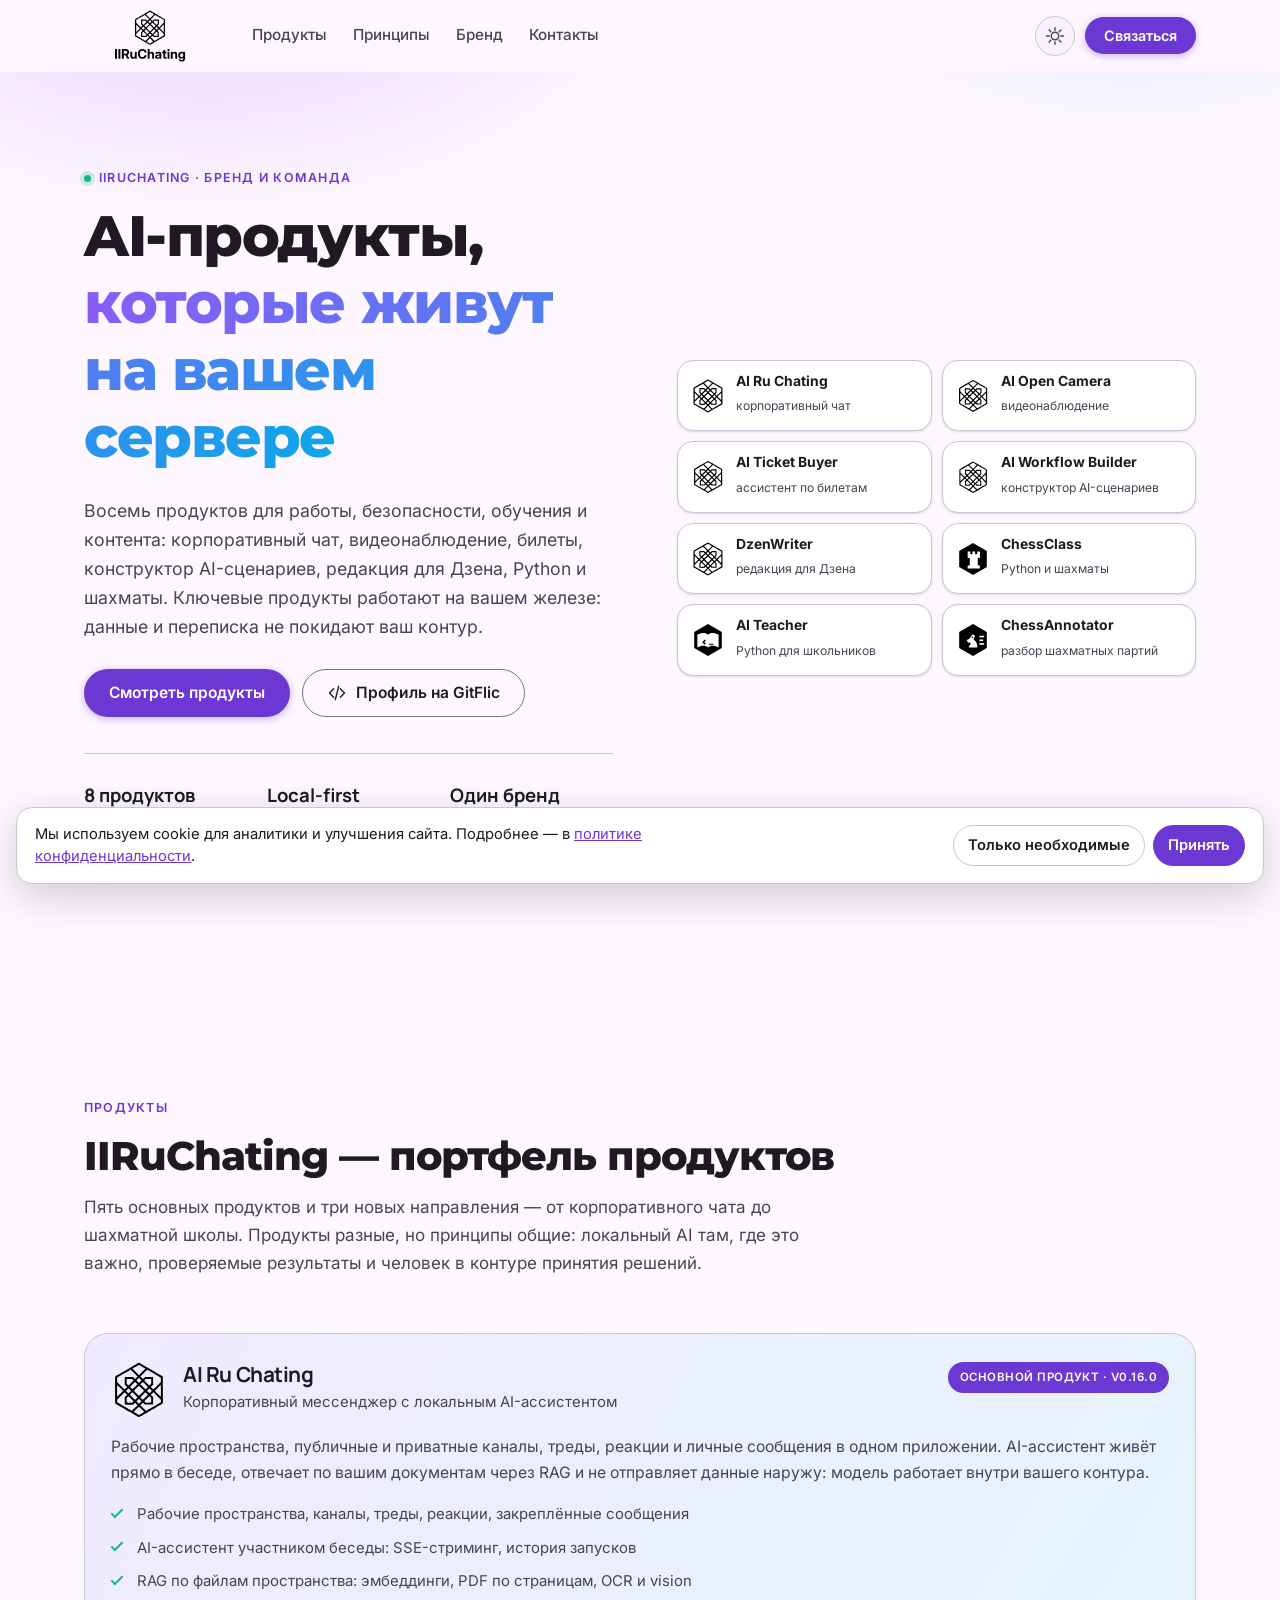
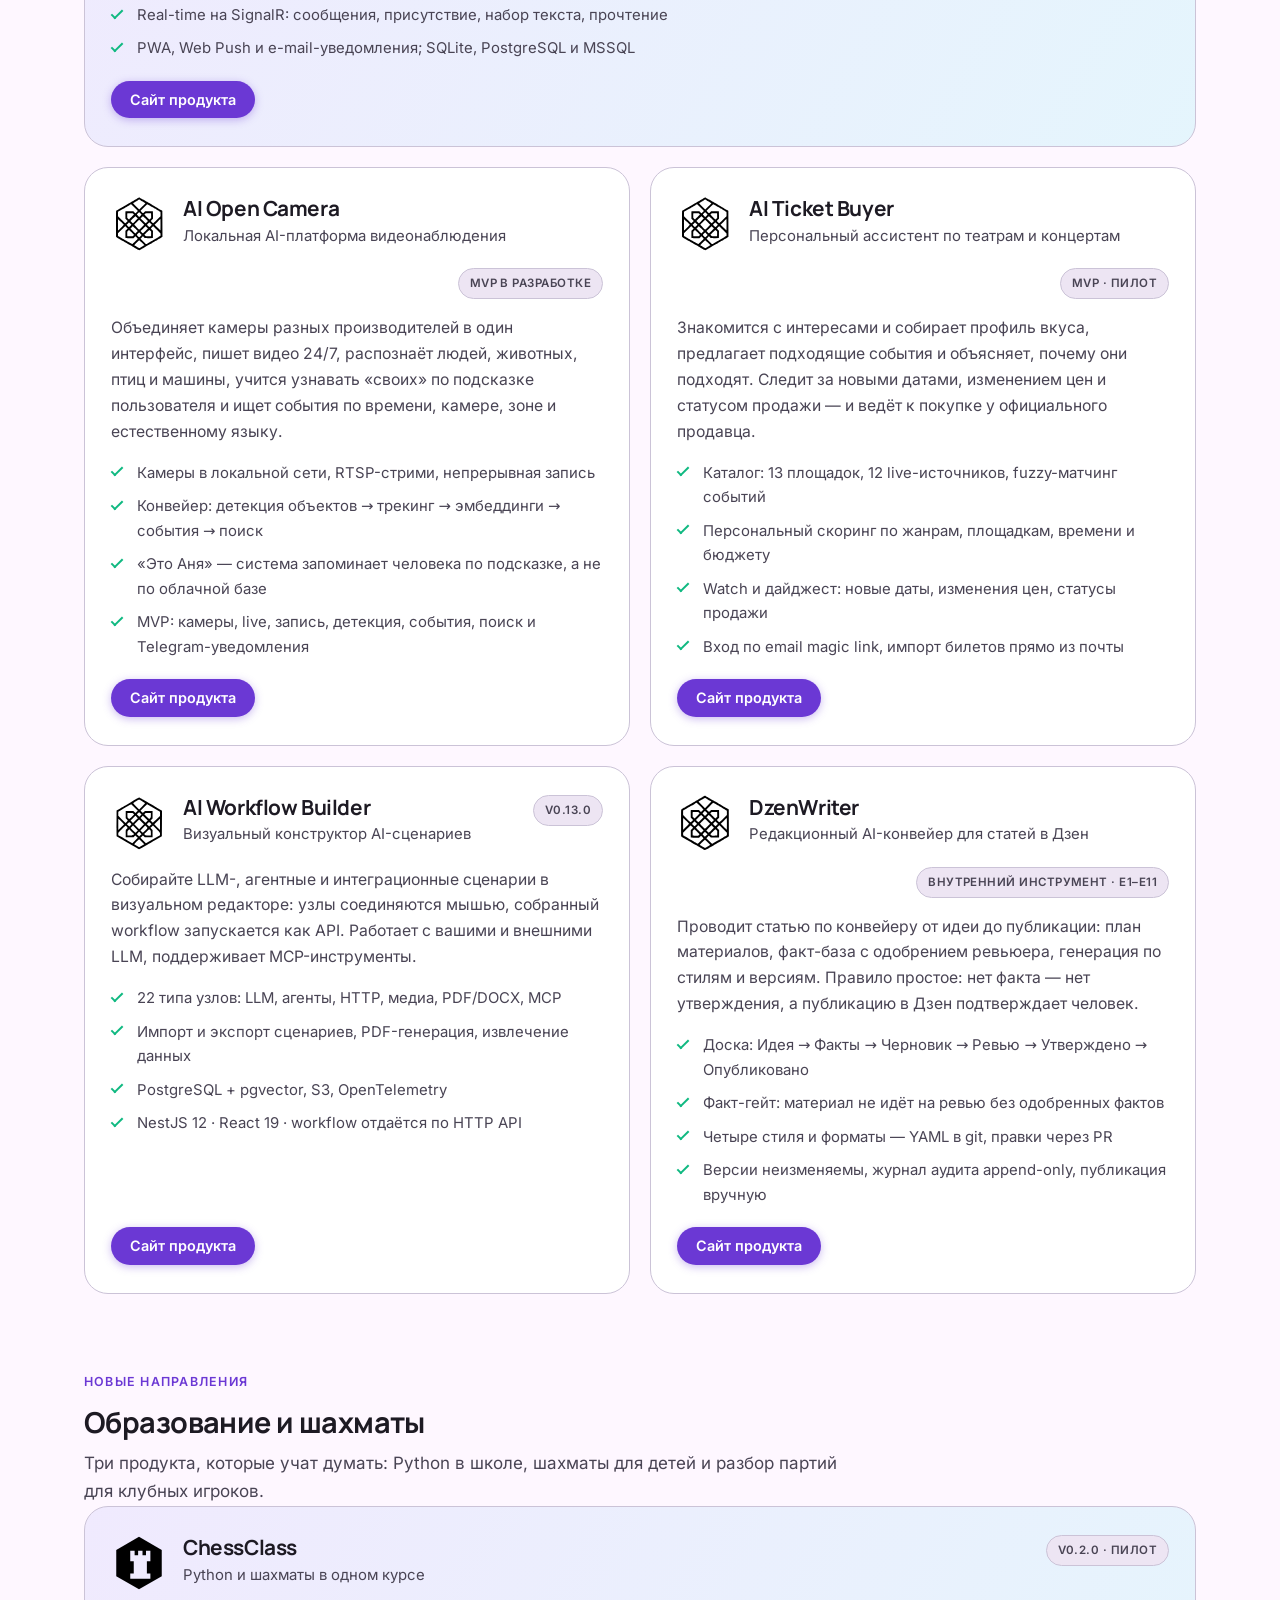
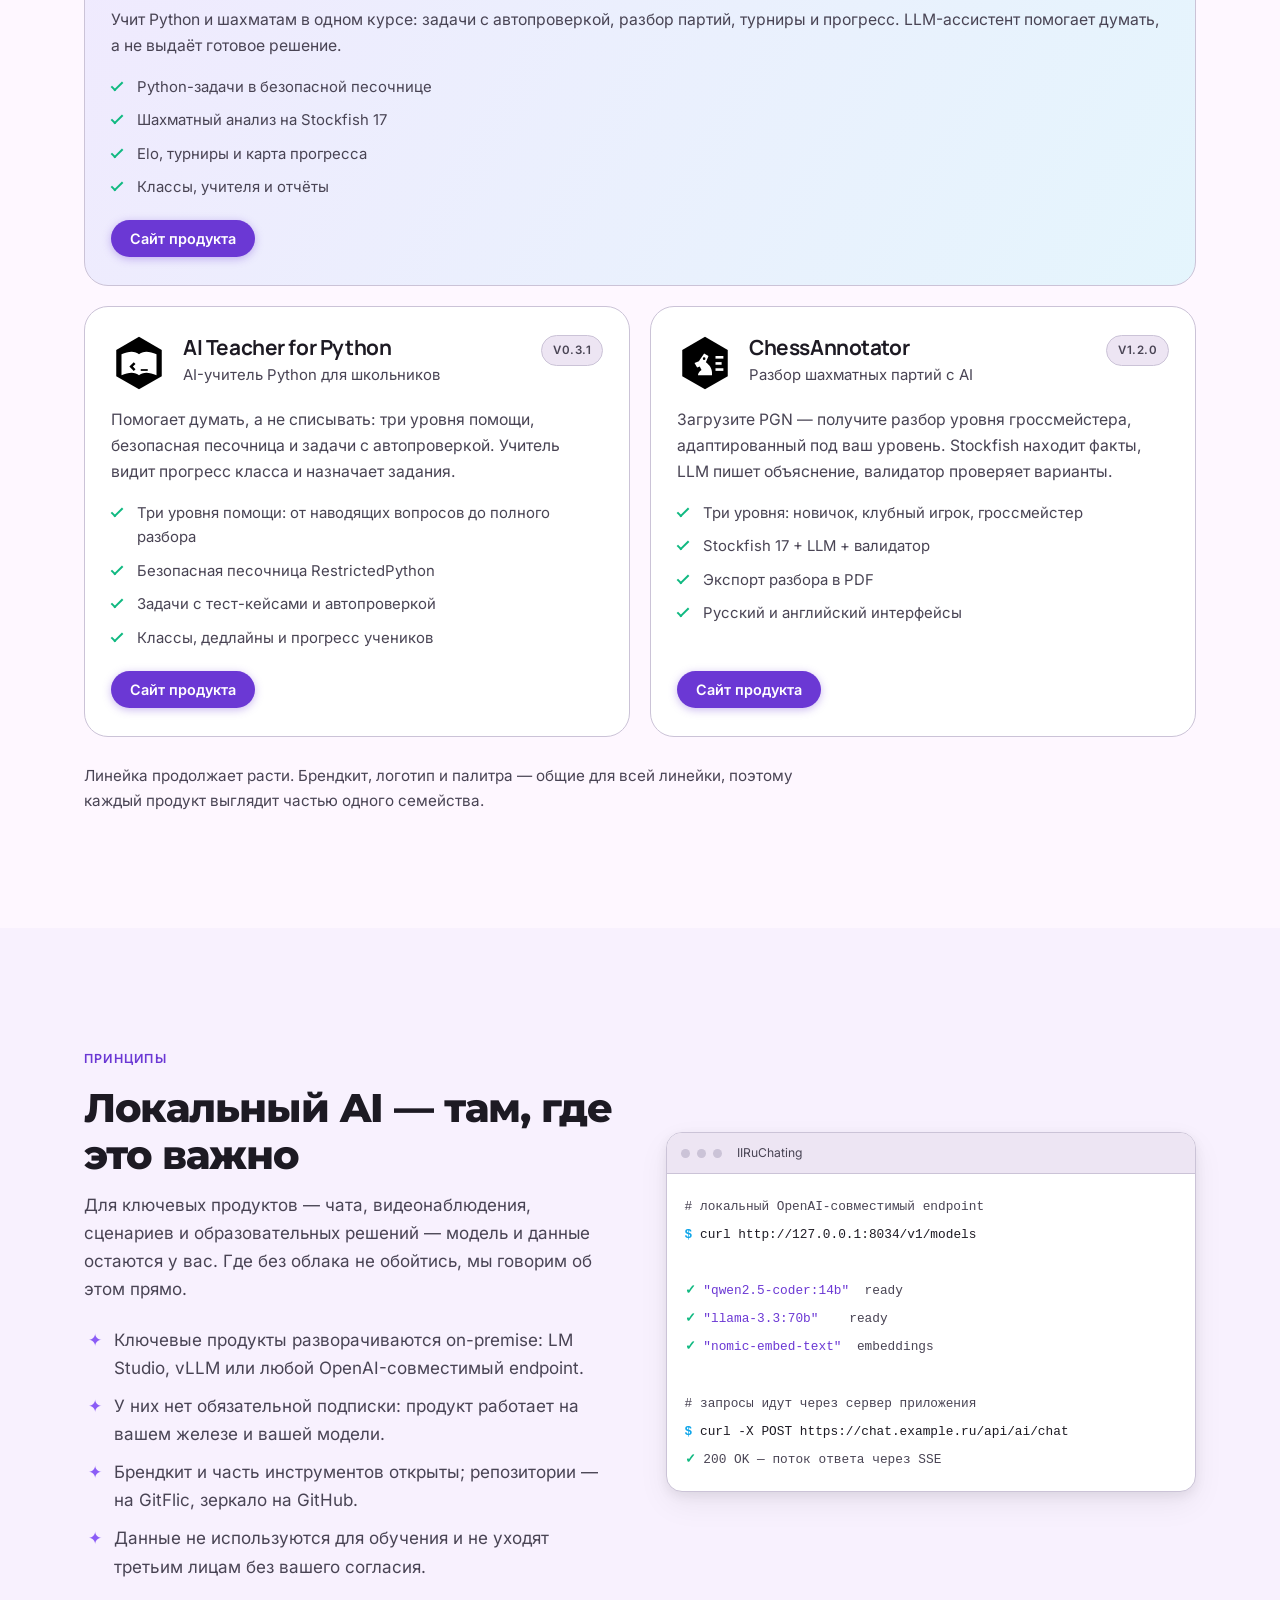
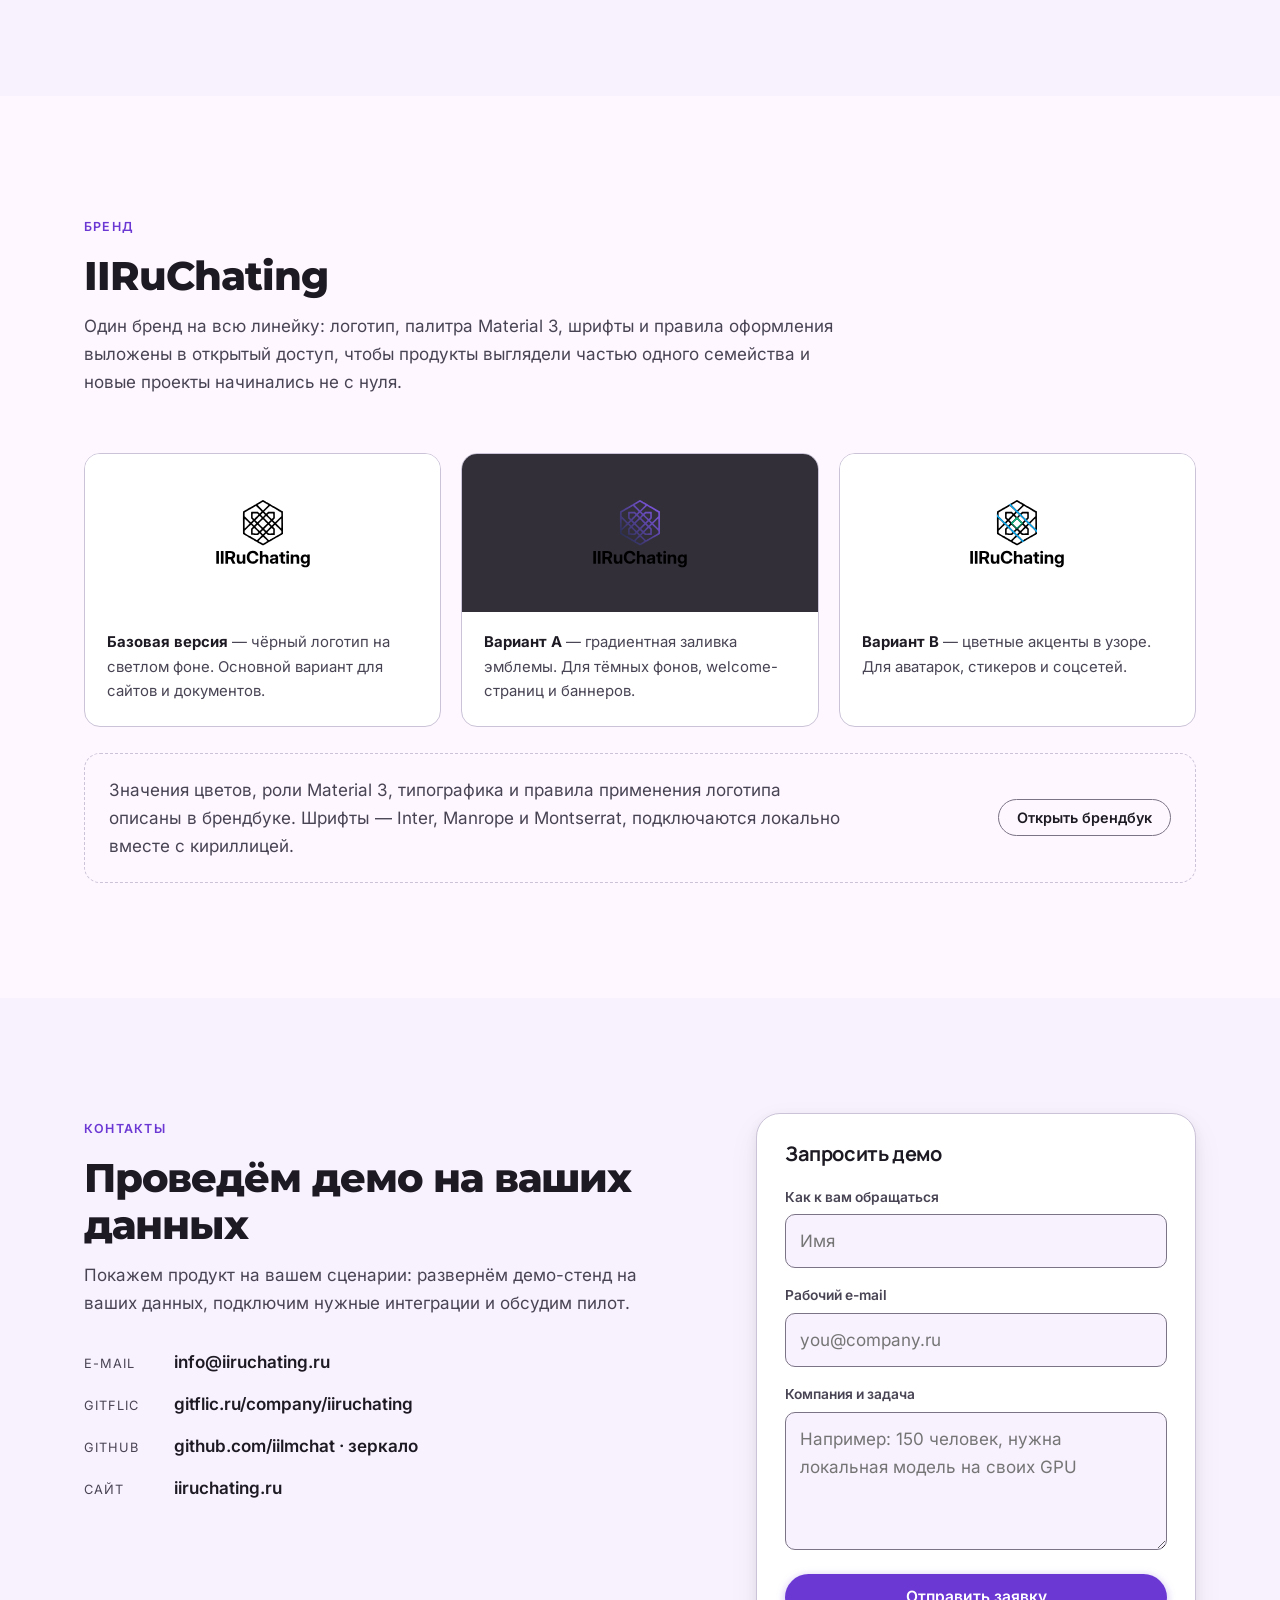
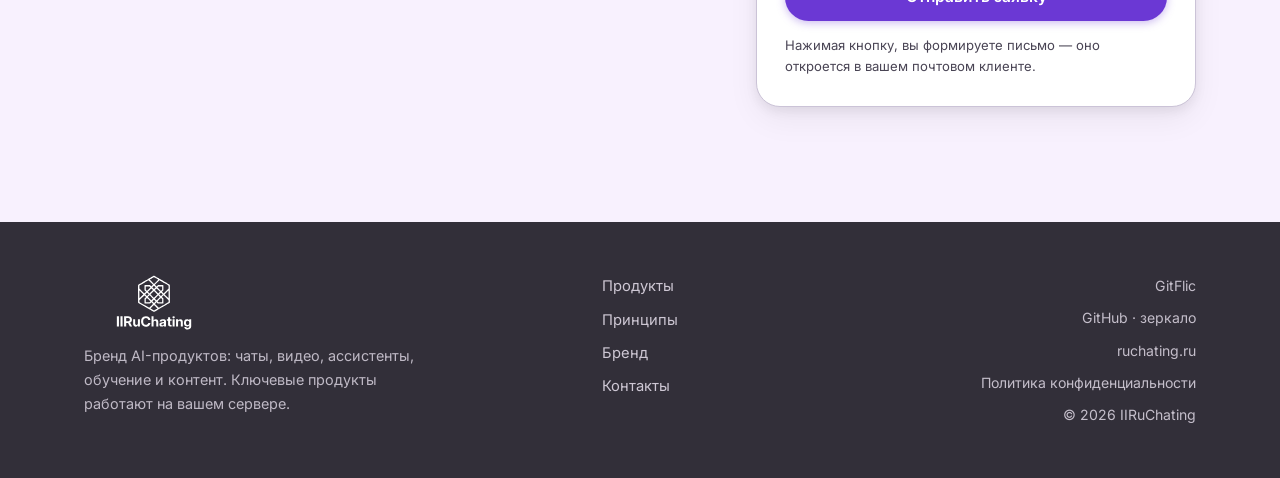
==== index.html @ da75e240 "Cookie: политика, баннер согласия и отложенная Метрика" ====
<!DOCTYPE html>
<html lang="ru">
<head>
<meta charset="utf-8" />
<meta name="viewport" content="width=device-width, initial-scale=1" />
<title>IIRuChating — AI-продукты: чат, видео, сценарии, обучение</title>
<meta name="description" content="AI-продукты IIRuChating: корпоративный чат с локальным AI, видеонаблюдение, билеты, сценарии и обучение. On-premise для ключевых продуктов." />
<meta name="keywords" content="IIRuChating, AI Ru Chating, AI Open Camera, AI Ticket Buyer, AI Workflow Builder, DzenWriter, ChessClass, AI Teacher for Python, ChessAnnotator, GitFlic, on-premise, локальный AI, self-hosted, обучение Python, шахматы" />
<link rel="canonical" href="https://iiruchating.ru/" />

<meta property="og:type" content="website" />
<meta property="og:site_name" content="IIRuChating" />
<meta property="og:locale" content="ru_RU" />
<meta property="og:url" content="https://iiruchating.ru/" />
<meta property="og:title" content="IIRuChating — AI-продукты: чат, видео, сценарии, обучение" />
<meta property="og:description" content="AI-продукты IIRuChating: корпоративный чат с локальным AI, видеонаблюдение, билеты, сценарии и обучение. On-premise для ключевых продуктов." />
<meta property="og:image" content="https://iiruchating.ru/assets/img/logo-icon-512.png" />
<meta name="twitter:card" content="summary" />
<meta name="twitter:title" content="IIRuChating — AI-продукты: чат, видео, сценарии, обучение" />
<meta name="twitter:description" content="AI-продукты IIRuChating: корпоративный чат с локальным AI, видеонаблюдение, билеты, сценарии и обучение. On-premise для ключевых продуктов." />

<script type="application/ld+json">
{
  "@context": "https://schema.org",
  "@graph": [
    {
      "@type": "Organization",
      "@id": "https://iiruchating.ru/#organization",
      "name": "IIRuChating",
      "url": "https://iiruchating.ru/",
      "logo": "https://iiruchating.ru/assets/img/logo-icon-512.png",
      "email": "info@iiruchating.ru",
      "contactPoint": {
        "@type": "ContactPoint",
        "email": "info@iiruchating.ru",
        "contactType": "sales",
        "availableLanguage": ["ru", "en"]
      },
      "sameAs": [
        "https://gitflic.ru/company/iiruchating",
        "https://github.com/iilmchat"
      ]
    },
    {
      "@type": "WebSite",
      "@id": "https://iiruchating.ru/#website",
      "url": "https://iiruchating.ru/",
      "name": "IIRuChating",
      "description": "AI-продукты IIRuChating: корпоративный чат с локальным AI, видеонаблюдение, билеты, сценарии и обучение.",
      "publisher": { "@id": "https://iiruchating.ru/#organization" },
      "inLanguage": "ru-RU"
    }
  ]
}
</script>

<script>
  try {
    var savedTheme = localStorage.getItem('iiru-theme');
    if (savedTheme === 'light' || savedTheme === 'dark') {
      document.documentElement.setAttribute('data-theme', savedTheme);
    }
  } catch (e) { /* приватный режим */ }
</script>

<link rel="icon" type="image/svg+xml" href="assets/img/favicon.svg" />
<link rel="icon" href="assets/img/favicon.ico" sizes="32x32" />
<link rel="apple-touch-icon" href="assets/img/apple-touch-icon.png" />
<link rel="manifest" href="assets/img/web-app-manifest.json" />

<link rel="preload" as="font" type="font/woff2" href="assets/fonts/Inter-cyrillic.woff2" crossorigin />
<link rel="preload" as="font" type="font/woff2" href="assets/fonts/Manrope-cyrillic.woff2" crossorigin />
<link rel="stylesheet" href="assets/css/fonts.css" />
<link rel="stylesheet" href="assets/css/theme-m3.css" />
<link rel="stylesheet" href="assets/css/styles.css" />
</head>
<body>
<a class="skip-link" href="#main">Перейти к содержимому</a>

<header class="site-header" id="top">
  <div class="container header__inner">
    <a class="brand" href="#top" aria-label="IIRuChating — на главную">
      <img class="brand__logo" src="assets/img/logo-full.svg" alt="IIRuChating" width="240" height="96" />
    </a>

    <nav class="nav" id="nav" aria-label="Основная навигация">
      <a class="nav__link" href="#products">Продукты</a>
      <a class="nav__link" href="#principles">Принципы</a>
      <a class="nav__link" href="#brand">Бренд</a>
      <a class="nav__link" href="#contact">Контакты</a>
    </nav>

    <div class="header__actions">
      <button class="icon-btn" id="theme-toggle" type="button" aria-label="Переключить тему" title="Переключить тему">
        <svg class="icon icon--sun" viewBox="0 0 24 24" aria-hidden="true"><circle cx="12" cy="12" r="4.5"/><path d="M12 2v3M12 19v3M2 12h3M19 12h3M4.9 4.9l2.1 2.1M17 17l2.1 2.1M19.1 4.9L17 7M7 17l-2.1 2.1"/></svg>
        <svg class="icon icon--moon" viewBox="0 0 24 24" aria-hidden="true"><path d="M20 14.5A8.5 8.5 0 1 1 9.5 4a7 7 0 0 0 10.5 10.5Z"/></svg>
      </button>
      <a class="btn btn--primary btn--sm header__cta" href="#contact">Связаться</a>
      <button class="icon-btn nav-toggle" id="nav-toggle" type="button" aria-label="Меню" aria-expanded="false" aria-controls="nav">
        <svg class="icon" viewBox="0 0 24 24" aria-hidden="true"><path d="M4 7h16M4 12h16M4 17h16"/></svg>
      </button>
    </div>
  </div>
</header>

<main id="main">

  <!-- ============ HERO ============ -->
  <section class="hero">
    <div class="hero__bg" aria-hidden="true"></div>
    <div class="container hero__inner">
      <div class="hero__content">
        <p class="eyebrow"><span class="dot"></span>IIRuChating · бренд и команда</p>
        <h1 class="hero__title">
          AI-продукты,<br />
          <span class="grad">которые живут на вашем сервере</span>
        </h1>
        <p class="hero__lead">
          Восемь продуктов для работы, безопасности, обучения и контента: корпоративный чат,
          видеонаблюдение, билеты, конструктор AI-сценариев, редакция для Дзена, Python
          и шахматы. Ключевые продукты работают на вашем железе: данные и переписка
          не покидают ваш контур.
        </p>

        <div class="hero__actions">
          <a class="btn btn--primary" href="#products">Смотреть продукты</a>
          <a class="btn btn--ghost" href="https://gitflic.ru/company/iiruchating" target="_blank" rel="noopener">
            <svg class="icon" viewBox="0 0 24 24" aria-hidden="true"><path d="m8 7-5 5 5 5M16 7l5 5-5 5M14 4l-4 16"/></svg>
            Профиль на GitFlic
          </a>
        </div>

        <ul class="hero__stats">
          <li><b>8 продуктов</b><span>для работы, безопасности, обучения и контента</span></li>
          <li><b>Local-first</b><span>ключевые продукты работают в вашем контуре</span></li>
          <li><b>Один бренд</b><span>общий брендкит и правила для всей линейки</span></li>
        </ul>
      </div>

      <div class="hero__visual" aria-hidden="true">
        <div class="pstack">
          <div class="ptile">
            <img class="plogo" src="assets/img/products/ruchating.svg" alt="" width="44" height="44" />
            <div><b>AI Ru Chating</b><span>корпоративный чат</span></div>
          </div>
          <div class="ptile">
            <img class="plogo" src="assets/img/products/opencamera.svg" alt="" width="44" height="44" />
            <div><b>AI Open Camera</b><span>видеонаблюдение</span></div>
          </div>
          <div class="ptile">
            <img class="plogo" src="assets/img/products/ticketbuyer.svg" alt="" width="44" height="44" />
            <div><b>AI Ticket Buyer</b><span>ассистент по билетам</span></div>
          </div>
          <div class="ptile">
            <img class="plogo" src="assets/img/products/workflow.svg" alt="" width="44" height="44" />
            <div><b>AI Workflow Builder</b><span>конструктор AI-сценариев</span></div>
          </div>
          <div class="ptile">
            <img class="plogo" src="assets/img/products/dzenwriter.svg" alt="" width="44" height="44" />
            <div><b>DzenWriter</b><span>редакция для Дзена</span></div>
          </div>
          <div class="ptile">
            <img class="plogo" src="assets/img/products/chessclass.svg" alt="" width="44" height="44" />
            <div><b>ChessClass</b><span>Python и шахматы</span></div>
          </div>
          <div class="ptile">
            <img class="plogo" src="assets/img/products/teacher.svg" alt="" width="44" height="44" />
            <div><b>AI Teacher</b><span>Python для школьников</span></div>
          </div>
          <div class="ptile">
            <img class="plogo" src="assets/img/products/chessannotator.svg" alt="" width="44" height="44" />
            <div><b>ChessAnnotator</b><span>разбор шахматных партий</span></div>
          </div>
        </div>
      </div>
    </div>
  </section>

  <!-- ============ ПРОДУКТЫ ============ -->
  <section class="section" id="products">
    <div class="container">
      <div class="section__head">
        <p class="eyebrow">Продукты</p>
        <h2 class="section__title">IIRuChating — портфель продуктов</h2>
        <p class="section__lead">
          Пять основных продуктов и три новых направления — от корпоративного чата
          до шахматной школы. Продукты разные, но принципы общие: локальный AI там,
          где это важно, проверяемые результаты и человек в контуре принятия решений.
        </p>
      </div>

      <div class="pcards">
        <article class="pcard pcard--wide reveal">
          <div class="pcard__head">
            <img class="pcard__logo" src="assets/img/products/ruchating.svg" alt="AI Ru Chating" width="64" height="64" />
            <div>
              <h3>AI Ru Chating</h3>
              <p class="pcard__tagline">Корпоративный мессенджер с локальным AI-ассистентом</p>
            </div>
            <span class="pcard__status pcard__status--main">основной продукт · v0.16.0</span>
          </div>
          <p class="pcard__text">
            Рабочие пространства, публичные и приватные каналы, треды, реакции и личные сообщения
            в одном приложении. AI-ассистент живёт прямо в беседе, отвечает по вашим документам
            через RAG и не отправляет данные наружу: модель работает внутри вашего контура.
          </p>
          <ul class="pcard__list">
            <li>Рабочие пространства, каналы, треды, реакции, закреплённые сообщения</li>
            <li>AI-ассистент участником беседы: SSE-стриминг, история запусков</li>
            <li>RAG по файлам пространства: эмбеддинги, PDF по страницам, OCR и vision</li>
            <li>Real-time на SignalR: сообщения, присутствие, набор текста, прочтение</li>
            <li>PWA, Web Push и e-mail-уведомления; SQLite, PostgreSQL и MSSQL</li>
          </ul>
          <div class="pcard__links">
            <a class="btn btn--primary btn--sm" href="https://ruchating.ru/" target="_blank" rel="noopener">Сайт продукта</a>
          </div>
        </article>

        <article class="pcard reveal">
          <div class="pcard__head">
            <img class="pcard__logo" src="assets/img/products/opencamera.svg" alt="AI Open Camera" width="64" height="64" />
            <div>
              <h3>AI Open Camera</h3>
              <p class="pcard__tagline">Локальная AI-платформа видеонаблюдения</p>
            </div>
            <span class="pcard__status">MVP в разработке</span>
          </div>
          <p class="pcard__text">
            Объединяет камеры разных производителей в один интерфейс, пишет видео 24/7,
            распознаёт людей, животных, птиц и машины, учится узнавать «своих» по подсказке
            пользователя и ищет события по времени, камере, зоне и естественному языку.
          </p>
          <ul class="pcard__list">
            <li>Камеры в локальной сети, RTSP-стрими, непрерывная запись</li>
            <li>Конвейер: детекция объектов → трекинг → эмбеддинги → события → поиск</li>
            <li>«Это Аня» — система запоминает человека по подсказке, а не по облачной базе</li>
            <li>MVP: камеры, live, запись, детекция, события, поиск и Telegram-уведомления</li>
          </ul>
          <div class="pcard__links">
            <a class="btn btn--primary btn--sm" href="https://ai-opencamera.iiruchating.ru/" target="_blank" rel="noopener">Сайт продукта</a>
          </div>
        </article>

        <article class="pcard reveal">
          <div class="pcard__head">
            <img class="pcard__logo" src="assets/img/products/ticketbuyer.svg" alt="AI Ticket Buyer" width="64" height="64" />
            <div>
              <h3>AI Ticket Buyer</h3>
              <p class="pcard__tagline">Персональный ассистент по театрам и концертам</p>
            </div>
            <span class="pcard__status">MVP · пилот</span>
          </div>
          <p class="pcard__text">
            Знакомится с интересами и собирает профиль вкуса, предлагает подходящие события
            и объясняет, почему они подходят. Следит за новыми датами, изменением цен и статусом
            продажи — и ведёт к покупке у официального продавца.
          </p>
          <ul class="pcard__list">
            <li>Каталог: 13 площадок, 12 live-источников, fuzzy-матчинг событий</li>
            <li>Персональный скоринг по жанрам, площадкам, времени и бюджету</li>
            <li>Watch и дайджест: новые даты, изменения цен, статусы продажи</li>
            <li>Вход по email magic link, импорт билетов прямо из почты</li>
          </ul>
          <div class="pcard__links">
            <a class="btn btn--primary btn--sm" href="https://ai-ticketbuyer.iiruchating.ru/" target="_blank" rel="noopener">Сайт продукта</a>
          </div>
        </article>

        <article class="pcard reveal">
          <div class="pcard__head">
            <img class="pcard__logo" src="assets/img/products/workflow.svg" alt="IIChatTools AI Workflow Builder" width="64" height="64" />
            <div>
              <h3>AI Workflow Builder</h3>
              <p class="pcard__tagline">Визуальный конструктор AI-сценариев</p>
            </div>
            <span class="pcard__status">v0.13.0</span>
          </div>
          <p class="pcard__text">
            Собирайте LLM-, агентные и интеграционные сценарии в визуальном редакторе:
            узлы соединяются мышью, собранный workflow запускается как API.
            Работает с вашими и внешними LLM, поддерживает MCP-инструменты.
          </p>
          <ul class="pcard__list">
            <li>22 типа узлов: LLM, агенты, HTTP, медиа, PDF/DOCX, MCP</li>
            <li>Импорт и экспорт сценариев, PDF-генерация, извлечение данных</li>
            <li>PostgreSQL + pgvector, S3, OpenTelemetry</li>
            <li>NestJS 12 · React 19 · workflow отдаётся по HTTP API</li>
          </ul>
          <div class="pcard__links">
            <a class="btn btn--primary btn--sm" href="https://ai-workflow-builder.iiruchating.ru/" target="_blank" rel="noopener">Сайт продукта</a>
          </div>
        </article>

        <article class="pcard reveal">
          <div class="pcard__head">
            <img class="pcard__logo" src="assets/img/products/dzenwriter.svg" alt="DzenWriter" width="64" height="64" />
            <div>
              <h3>DzenWriter</h3>
              <p class="pcard__tagline">Редакционный AI-конвейер для статей в Дзен</p>
            </div>
            <span class="pcard__status">внутренний инструмент · E1–E11</span>
          </div>
          <p class="pcard__text">
            Проводит статью по конвейеру от идеи до публикации: план материалов, факт-база
            с одобрением ревьюера, генерация по стилям и версиям. Правило простое:
            нет факта — нет утверждения, а публикацию в Дзен подтверждает человек.
          </p>
          <ul class="pcard__list">
            <li>Доска: Идея → Факты → Черновик → Ревью → Утверждено → Опубликовано</li>
            <li>Факт-гейт: материал не идёт на ревью без одобренных фактов</li>
            <li>Четыре стиля и форматы — YAML в git, правки через PR</li>
            <li>Версии неизменяемы, журнал аудита append-only, публикация вручную</li>
          </ul>
          <div class="pcard__links">
            <a class="btn btn--primary btn--sm" href="https://ai-dzenwriter.iiruchating.ru/" target="_blank" rel="noopener">Сайт продукта</a>
          </div>
        </article>
      </div>

      <div class="products__subhead reveal">
        <p class="eyebrow">Новые направления</p>
        <h3 class="products__subtitle">Образование и шахматы</h3>
        <p class="section__lead">
          Три продукта, которые учат думать: Python в школе, шахматы для детей
          и разбор партий для клубных игроков.
        </p>
      </div>

      <div class="pcards">
        <article class="pcard pcard--wide reveal">
          <div class="pcard__head">
            <img class="pcard__logo" src="assets/img/products/chessclass.svg" alt="ChessClass" width="64" height="64" />
            <div>
              <h3>ChessClass</h3>
              <p class="pcard__tagline">Python и шахматы в одном курсе</p>
            </div>
            <span class="pcard__status">v0.2.0 · пилот</span>
          </div>
          <p class="pcard__text">
            Учит Python и шахматам в одном курсе: задачи с автопроверкой, разбор партий,
            турниры и прогресс. LLM-ассистент помогает думать, а не выдаёт готовое решение.
          </p>
          <ul class="pcard__list">
            <li>Python-задачи в безопасной песочнице</li>
            <li>Шахматный анализ на Stockfish 17</li>
            <li>Elo, турниры и карта прогресса</li>
            <li>Классы, учителя и отчёты</li>
          </ul>
          <div class="pcard__links">
            <a class="btn btn--primary btn--sm" href="https://iiruchating.ru/chessclass/" target="_blank" rel="noopener">Сайт продукта</a>
          </div>
        </article>

        <article class="pcard reveal">
          <div class="pcard__head">
            <img class="pcard__logo" src="assets/img/products/teacher.svg" alt="AI Teacher for Python" width="64" height="64" />
            <div>
              <h3>AI Teacher for Python</h3>
              <p class="pcard__tagline">AI-учитель Python для школьников</p>
            </div>
            <span class="pcard__status">v0.3.1</span>
          </div>
          <p class="pcard__text">
            Помогает думать, а не списывать: три уровня помощи, безопасная песочница
            и задачи с автопроверкой. Учитель видит прогресс класса и назначает задания.
          </p>
          <ul class="pcard__list">
            <li>Три уровня помощи: от наводящих вопросов до полного разбора</li>
            <li>Безопасная песочница RestrictedPython</li>
            <li>Задачи с тест-кейсами и автопроверкой</li>
            <li>Классы, дедлайны и прогресс учеников</li>
          </ul>
          <div class="pcard__links">
            <a class="btn btn--primary btn--sm" href="https://iiruchating.ru/teacher/" target="_blank" rel="noopener">Сайт продукта</a>
          </div>
        </article>

        <article class="pcard reveal">
          <div class="pcard__head">
            <img class="pcard__logo" src="assets/img/products/chessannotator.svg" alt="ChessAnnotator" width="64" height="64" />
            <div>
              <h3>ChessAnnotator</h3>
              <p class="pcard__tagline">Разбор шахматных партий с AI</p>
            </div>
            <span class="pcard__status">v1.2.0</span>
          </div>
          <p class="pcard__text">
            Загрузите PGN — получите разбор уровня гроссмейстера, адаптированный под ваш уровень.
            Stockfish находит факты, LLM пишет объяснение, валидатор проверяет варианты.
          </p>
          <ul class="pcard__list">
            <li>Три уровня: новичок, клубный игрок, гроссмейстер</li>
            <li>Stockfish 17 + LLM + валидатор</li>
            <li>Экспорт разбора в PDF</li>
            <li>Русский и английский интерфейсы</li>
          </ul>
          <div class="pcard__links">
            <a class="btn btn--primary btn--sm" href="https://iiruchating.ru/chessannotator/" target="_blank" rel="noopener">Сайт продукта</a>
          </div>
        </article>
      </div>

      <p class="portfolio-note reveal">
        Линейка продолжает расти. Брендкит, логотип и палитра — общие для всей линейки,
        поэтому каждый продукт выглядит частью одного семейства.
      </p>
    </div>
  </section>

  <!-- ============ ПРИНЦИПЫ ============ -->
  <section class="section section--alt" id="principles">
    <div class="container">
      <div class="privacy">
        <div class="privacy__text">
          <p class="eyebrow">Принципы</p>
          <h2 class="section__title">Локальный AI — там, где это важно</h2>
          <p class="section__lead">
            Для ключевых продуктов — чата, видеонаблюдения, сценариев и образовательных
            решений — модель и данные остаются у вас. Где без облака не обойтись,
            мы говорим об этом прямо.
          </p>
          <ul class="ticks">
            <li>Ключевые продукты разворачиваются on-premise: LM Studio, vLLM или любой OpenAI-совместимый endpoint.</li>
            <li>У них нет обязательной подписки: продукт работает на вашем железе и вашей модели.</li>
            <li>Брендкит и часть инструментов открыты; репозитории — на GitFlic, зеркало на GitHub.</li>
            <li>Данные не используются для обучения и не уходят третьим лицам без вашего согласия.</li>
          </ul>
        </div>
        <div class="privacy__card">
          <div class="terminal">
            <div class="terminal__bar"><i></i><i></i><i></i><span>IIRuChating</span></div>
            <pre class="terminal__body"><code><span class="t-muted"># локальный OpenAI-совместимый endpoint</span>
<span class="t-cmd">$</span> curl http://127.0.0.1:8034/v1/models

<span class="t-ok">✓</span> <span class="t-str">"qwen2.5-coder:14b"</span>  <span class="t-muted">ready</span>
<span class="t-ok">✓</span> <span class="t-str">"llama-3.3:70b"</span>    <span class="t-muted">ready</span>
<span class="t-ok">✓</span> <span class="t-str">"nomic-embed-text"</span>  <span class="t-muted">embeddings</span>

<span class="t-muted"># запросы идут через сервер приложения</span>
<span class="t-cmd">$</span> curl -X POST https://chat.example.ru/api/ai/chat
<span class="t-ok">✓</span> <span class="t-muted">200 OK — поток ответа через SSE</span></code></pre>
          </div>
        </div>
      </div>
    </div>
  </section>

  <!-- ============ БРЕНД ============ -->
  <section class="section" id="brand">
    <div class="container">
      <div class="section__head">
        <p class="eyebrow">Бренд</p>
        <h2 class="section__title">IIRuChating</h2>
        <p class="section__lead">
          Один бренд на всю линейку: логотип, палитра Material 3, шрифты и правила оформления
          выложены в открытый доступ, чтобы продукты выглядели частью одного семейства
          и новые проекты начинались не с нуля.
        </p>
      </div>

      <div class="brand-grid">
        <div class="brand-card reveal">
          <div class="brand-card__logo brand-card__logo--light"><img src="assets/img/logo-full.svg" alt="IIRuChating" width="240" height="96" /></div>
          <p><b>Базовая версия</b> — чёрный логотип на светлом фоне. Основной вариант для сайтов и документов.</p>
        </div>
        <div class="brand-card reveal">
          <div class="brand-card__logo brand-card__logo--dark"><img src="assets/img/logo-variant-A-full.svg" alt="IIRuChating, вариант А" width="240" height="96" /></div>
          <p><b>Вариант А</b> — градиентная заливка эмблемы. Для тёмных фонов, welcome-страниц и баннеров.</p>
        </div>
        <div class="brand-card reveal">
          <div class="brand-card__logo brand-card__logo--light"><img src="assets/img/logo-variant-C-full.svg" alt="IIRuChating, вариант В" width="240" height="96" /></div>
          <p><b>Вариант В</b> — цветные акценты в узоре. Для аватарок, стикеров и соцсетей.</p>
        </div>
      </div>

      <div class="brand-note reveal">
        <p>
          Значения цветов, роли Material 3, типографика и правила применения логотипа
          описаны в брендбуке. Шрифты — Inter, Manrope и Montserrat, подключаются локально вместе с кириллицей.
        </p>
        <a class="btn btn--ghost btn--sm" href="https://github.com/iilmchat/ai-brand" target="_blank" rel="noopener">Открыть брендбук</a>
      </div>
    </div>
  </section>

  <!-- ============ КОНТАКТЫ ============ -->
  <section class="section section--alt" id="contact">
    <div class="container">
      <div class="contact">
        <div class="contact__text">
          <p class="eyebrow">Контакты</p>
          <h2 class="section__title">Проведём демо на ваших данных</h2>
          <p class="section__lead">
            Покажем продукт на вашем сценарии: развернём демо-стенд на ваших данных,
            подключим нужные интеграции и обсудим пилот.
          </p>
          <ul class="contact__list">
            <li>
              <span class="contact__label">E-mail</span>
              <a href="mailto:info@iiruchating.ru" class="contact__value" data-copy="info@iiruchating.ru">info@iiruchating.ru</a>
            </li>
            <li>
              <span class="contact__label">GitFlic</span>
              <a href="https://gitflic.ru/company/iiruchating" target="_blank" rel="noopener" class="contact__value">gitflic.ru/company/iiruchating</a>
            </li>
            <li>
              <span class="contact__label">GitHub</span>
              <a href="https://github.com/iilmchat" target="_blank" rel="noopener" class="contact__value">github.com/iilmchat · зеркало</a>
            </li>
            <li>
              <span class="contact__label">Сайт</span>
              <span class="contact__value">iiruchating.ru</span>
            </li>
          </ul>
        </div>

        <form class="form reveal" id="lead-form" novalidate>
          <h3 class="form__title">Запросить демо</h3>
          <div class="field">
            <label for="f-name">Как к вам обращаться</label>
            <input id="f-name" name="name" type="text" autocomplete="name" placeholder="Имя" required />
          </div>
          <div class="field">
            <label for="f-email">Рабочий e-mail</label>
            <input id="f-email" name="email" type="email" autocomplete="email" placeholder="you@company.ru" required />
          </div>
          <div class="field">
            <label for="f-company">Компания и задача</label>
            <textarea id="f-company" name="message" rows="4" placeholder="Например: 150 человек, нужна локальная модель на своих GPU" required></textarea>
          </div>
          <button class="btn btn--primary btn--full" type="submit">Отправить заявку</button>
          <p class="form__note" id="form-note" role="status" aria-live="polite">
            Нажимая кнопку, вы формируете письмо — оно откроется в вашем почтовом клиенте.
          </p>
        </form>
      </div>
    </div>
  </section>
</main>

<footer class="site-footer">
  <div class="container footer__inner">
    <div class="footer__brand">
      <img class="footer__logo" src="assets/img/logo-full.svg" alt="IIRuChating" width="240" height="96" />
      <p>Бренд AI-продуктов: чаты, видео, ассистенты, обучение и контент. Ключевые продукты работают на вашем сервере.</p>
    </div>
    <nav class="footer__nav" aria-label="Навигация в подвале">
      <a href="#products">Продукты</a>
      <a href="#principles">Принципы</a>
      <a href="#brand">Бренд</a>
      <a href="#contact">Контакты</a>
    </nav>
    <div class="footer__meta">
      <a href="https://gitflic.ru/company/iiruchating" target="_blank" rel="noopener">GitFlic</a>
      <a href="https://github.com/iilmchat" target="_blank" rel="noopener">GitHub · зеркало</a>
      <a href="https://ruchating.ru/">ruchating.ru</a>
      <a href="/privacy/">Политика конфиденциальности</a>
      <span>© 2026 IIRuChating</span>
    </div>
  </div>
</footer>

<script src="assets/js/main.js" defer></script>
<script src="assets/js/consent.js" defer></script>
</body>
</html>
---- assets/css/fonts.css ----
/* IIRuChating — шрифты бренда (self-hosted).
   Источник: брендбук v1.1, FONTS.md («для продакшена загружать локально»).
   Файлы *.woff2 лежат в public/fonts, подключаются с кириллицей. */

@font-face {
  font-family: 'Inter';
  font-style: normal;
  font-weight: 100 900;
  font-display: swap;
  src: url('../fonts/Inter-latin.woff2') format('woff2');
  unicode-range: U+0000-00FF, U+0131, U+0152-0153, U+02BB-02BC, U+02C6, U+02DA, U+02DC,
    U+0304, U+0308, U+0329, U+2000-206F, U+20AC, U+2122, U+2191, U+2193, U+2212, U+2215,
    U+FEFF, U+FFFD;
}

@font-face {
  font-family: 'Inter';
  font-style: normal;
  font-weight: 100 900;
  font-display: swap;
  src: url('../fonts/Inter-latin-ext.woff2') format('woff2');
  unicode-range: U+0100-02BA, U+02BD-02C5, U+02C7-02CC, U+02CE-02D7, U+02DD-02FF, U+0304,
    U+0308, U+0329, U+1D00-1DBF, U+1E00-1E9F, U+1EF2-1EFF, U+2020, U+20A0-20AB, U+20AD-20C0,
    U+2113, U+2C60-2C7F, U+A720-A7FF;
}

@font-face {
  font-family: 'Inter';
  font-style: normal;
  font-weight: 100 900;
  font-display: swap;
  src: url('../fonts/Inter-cyrillic.woff2') format('woff2');
  unicode-range: U+0301, U+0400-045F, U+0490-0491, U+04B0-04B1, U+2116;
}

@font-face {
  font-family: 'Inter';
  font-style: normal;
  font-weight: 100 900;
  font-display: swap;
  src: url('../fonts/Inter-cyrillic-ext.woff2') format('woff2');
  unicode-range: U+0460-052F, U+1C80-1C88, U+20B4, U+2DE0-2DFF, U+A640-A69F, U+FE2E-FE2F;
}

@font-face {
  font-family: 'Manrope';
  font-style: normal;
  font-weight: 100 900;
  font-display: swap;
  src: url('../fonts/Manrope-latin.woff2') format('woff2');
  unicode-range: U+0000-00FF, U+0131, U+0152-0153, U+02BB-02BC, U+02C6, U+02DA, U+02DC,
    U+0304, U+0308, U+0329, U+2000-206F, U+20AC, U+2122, U+2191, U+2193, U+2212, U+2215,
    U+FEFF, U+FFFD;
}

@font-face {
  font-family: 'Manrope';
  font-style: normal;
  font-weight: 100 900;
  font-display: swap;
  src: url('../fonts/Manrope-latin-ext.woff2') format('woff2');
  unicode-range: U+0100-02BA, U+02BD-02C5, U+02C7-02CC, U+02CE-02D7, U+02DD-02FF, U+0304,
    U+0308, U+0329, U+1D00-1DBF, U+1E00-1E9F, U+1EF2-1EFF, U+2020, U+20A0-20AB, U+20AD-20C0,
    U+2113, U+2C60-2C7F, U+A720-A7FF;
}

@font-face {
  font-family: 'Manrope';
  font-style: normal;
  font-weight: 100 900;
  font-display: swap;
  src: url('../fonts/Manrope-cyrillic.woff2') format('woff2');
  unicode-range: U+0301, U+0400-045F, U+0490-0491, U+04B0-04B1, U+2116;
}

@font-face {
  font-family: 'Manrope';
  font-style: normal;
  font-weight: 100 900;
  font-display: swap;
  src: url('../fonts/Manrope-cyrillic-ext.woff2') format('woff2');
  unicode-range: U+0460-052F, U+1C80-1C88, U+20B4, U+2DE0-2DFF, U+A640-A69F, U+FE2E-FE2F;
}

@font-face {
  font-family: 'Montserrat';
  font-style: normal;
  font-weight: 100 900;
  font-display: swap;
  src: url('../fonts/Montserrat-latin.woff2') format('woff2');
  unicode-range: U+0000-00FF, U+0131, U+0152-0153, U+02BB-02BC, U+02C6, U+02DA, U+02DC,
    U+0304, U+0308, U+0329, U+2000-206F, U+20AC, U+2122, U+2191, U+2193, U+2212, U+2215,
    U+FEFF, U+FFFD;
}

@font-face {
  font-family: 'Montserrat';
  font-style: normal;
  font-weight: 100 900;
  font-display: swap;
  src: url('../fonts/Montserrat-latin-ext.woff2') format('woff2');
  unicode-range: U+0100-02BA, U+02BD-02C5, U+02C7-02CC, U+02CE-02D7, U+02DD-02FF, U+0304,
    U+0308, U+0329, U+1D00-1DBF, U+1E00-1E9F, U+1EF2-1EFF, U+2020, U+20A0-20AB, U+20AD-20C0,
    U+2113, U+2C60-2C7F, U+A720-A7FF;
}

@font-face {
  font-family: 'Montserrat';
  font-style: normal;
  font-weight: 100 900;
  font-display: swap;
  src: url('../fonts/Montserrat-cyrillic.woff2') format('woff2');
  unicode-range: U+0301, U+0400-045F, U+0490-0491, U+04B0-04B1, U+2116;
}

@font-face {
  font-family: 'Montserrat';
  font-style: normal;
  font-weight: 100 900;
  font-display: swap;
  src: url('../fonts/Montserrat-cyrillic-ext.woff2') format('woff2');
  unicode-range: U+0460-052F, U+1C80-1C88, U+20B4, U+2DE0-2DFF, U+A640-A69F, U+FE2E-FE2F;
}

/* Основной шрифт логотипа и интерфейса */
.font-inter {
  font-family: 'Inter', system-ui, -apple-system, 'Segoe UI', Roboto, sans-serif;
  font-weight: 700;
}

/* Техно-вариант заголовков */
.font-manrope {
  font-family: 'Manrope', system-ui, -apple-system, 'Segoe UI', Roboto, sans-serif;
  font-weight: 700;
}

/* Выразительные заголовки */
.font-montserrat {
  font-family: 'Montserrat', system-ui, -apple-system, 'Segoe UI', Roboto, sans-serif;
  font-weight: 800;
}

/* Логотип IIRuChating — монотипографика */
.logo-text {
  font-family: 'Inter', system-ui, -apple-system, 'Segoe UI', Roboto, sans-serif;
  font-weight: 700;
  letter-spacing: -0.02em;
}
---- assets/css/theme-m3.css ----
/* IIRuChating - Material 3 color scheme
   Seed: primary #8B5CF6, tertiary #0EA5E9, error = standard M3.
   Generated with Material Color Utilities (SchemeFidelity).
   Use roles (--md-sys-color-*) in components, not raw HEX values. */

:root,
[data-theme="light"] {
  --md-sys-color-primary: #6B38D4;
  --md-sys-color-on-primary: #FFFFFF;
  --md-sys-color-primary-container: #8455EF;
  --md-sys-color-on-primary-container: #FFFBFF;
  --md-sys-color-primary-fixed: #E9DDFF;
  --md-sys-color-primary-fixed-dim: #D0BCFF;
  --md-sys-color-on-primary-fixed: #23005C;
  --md-sys-color-on-primary-fixed-variant: #5516BE;
  --md-sys-color-secondary: #665396;
  --md-sys-color-on-secondary: #FFFFFF;
  --md-sys-color-secondary-container: #C9B3FD;
  --md-sys-color-on-secondary-container: #544183;
  --md-sys-color-secondary-fixed: #E9DDFF;
  --md-sys-color-secondary-fixed-dim: #D0BCFF;
  --md-sys-color-on-secondary-fixed: #220B4E;
  --md-sys-color-on-secondary-fixed-variant: #4E3B7C;
  --md-sys-color-tertiary: #006591;
  --md-sys-color-on-tertiary: #FFFFFF;
  --md-sys-color-tertiary-container: #0EA5E9;
  --md-sys-color-on-tertiary-container: #003751;
  --md-sys-color-tertiary-fixed: #FFDCBB;
  --md-sys-color-tertiary-fixed-dim: #FFB869;
  --md-sys-color-on-tertiary-fixed: #2C1700;
  --md-sys-color-on-tertiary-fixed-variant: #673D00;
  --md-sys-color-error: #BA1A1A;
  --md-sys-color-on-error: #FFFFFF;
  --md-sys-color-error-container: #FFDAD6;
  --md-sys-color-on-error-container: #93000A;
  --md-sys-color-background: #FEF7FF;
  --md-sys-color-on-background: #1D1A23;
  --md-sys-color-surface: #FEF7FF;
  --md-sys-color-on-surface: #1D1A23;
  --md-sys-color-surface-variant: #E8DFF3;
  --md-sys-color-on-surface-variant: #494454;
  --md-sys-color-surface-dim: #DED7E4;
  --md-sys-color-surface-bright: #FEF7FF;
  --md-sys-color-surface-container-lowest: #FFFFFF;
  --md-sys-color-surface-container-low: #F8F1FE;
  --md-sys-color-surface-container: #F3EBF8;
  --md-sys-color-surface-container-high: #EDE5F3;
  --md-sys-color-surface-container-highest: #E7E0ED;
  --md-sys-color-outline: #7B7486;
  --md-sys-color-outline-variant: #CBC3D7;
  --md-sys-color-inverse-surface: #322F39;
  --md-sys-color-inverse-on-surface: #F5EEFB;
  --md-sys-color-inverse-primary: #D0BCFF;
  --md-sys-color-surface-tint: #6D3BD7;
  --md-sys-color-shadow: #000000;
  --md-sys-color-scrim: #000000;
}

[data-theme="dark"] {
  --md-sys-color-primary: #D0BCFF;
  --md-sys-color-on-primary: #3C0091;
  --md-sys-color-primary-container: #A078FF;
  --md-sys-color-on-primary-container: #14003B;
  --md-sys-color-primary-fixed: #E9DDFF;
  --md-sys-color-primary-fixed-dim: #D0BCFF;
  --md-sys-color-on-primary-fixed: #23005C;
  --md-sys-color-on-primary-fixed-variant: #5516BE;
  --md-sys-color-secondary: #D0BCFF;
  --md-sys-color-on-secondary: #372464;
  --md-sys-color-secondary-container: #513E7F;
  --md-sys-color-on-secondary-container: #C3ADF7;
  --md-sys-color-secondary-fixed: #E9DDFF;
  --md-sys-color-secondary-fixed-dim: #D0BCFF;
  --md-sys-color-on-secondary-fixed: #220B4E;
  --md-sys-color-on-secondary-fixed-variant: #4E3B7C;
  --md-sys-color-tertiary: #89CEFF;
  --md-sys-color-on-tertiary: #00344D;
  --md-sys-color-tertiary-container: #0EA5E9;
  --md-sys-color-on-tertiary-container: #003751;
  --md-sys-color-tertiary-fixed: #FFDCBB;
  --md-sys-color-tertiary-fixed-dim: #FFB869;
  --md-sys-color-on-tertiary-fixed: #2C1700;
  --md-sys-color-on-tertiary-fixed-variant: #673D00;
  --md-sys-color-error: #FFB4AB;
  --md-sys-color-on-error: #690005;
  --md-sys-color-error-container: #93000A;
  --md-sys-color-on-error-container: #FFDAD6;
  --md-sys-color-background: #15121B;
  --md-sys-color-on-background: #E7E0ED;
  --md-sys-color-surface: #15121B;
  --md-sys-color-on-surface: #E7E0ED;
  --md-sys-color-surface-variant: #494454;
  --md-sys-color-on-surface-variant: #CBC3D7;
  --md-sys-color-surface-dim: #15121B;
  --md-sys-color-surface-bright: #3B3742;
  --md-sys-color-surface-container-lowest: #0F0D15;
  --md-sys-color-surface-container-low: #1D1A23;
  --md-sys-color-surface-container: #211E27;
  --md-sys-color-surface-container-high: #2C2832;
  --md-sys-color-surface-container-highest: #37333D;
  --md-sys-color-outline: #958EA0;
  --md-sys-color-outline-variant: #494454;
  --md-sys-color-inverse-surface: #E7E0ED;
  --md-sys-color-inverse-on-surface: #322F39;
  --md-sys-color-inverse-primary: #6D3BD7;
  --md-sys-color-surface-tint: #D0BCFF;
  --md-sys-color-shadow: #000000;
  --md-sys-color-scrim: #000000;
}

@media (prefers-color-scheme: dark) {
  :root:not([data-theme="light"]) {
    --md-sys-color-primary: #D0BCFF;
    --md-sys-color-on-primary: #3C0091;
    --md-sys-color-primary-container: #A078FF;
    --md-sys-color-on-primary-container: #14003B;
    --md-sys-color-primary-fixed: #E9DDFF;
    --md-sys-color-primary-fixed-dim: #D0BCFF;
    --md-sys-color-on-primary-fixed: #23005C;
    --md-sys-color-on-primary-fixed-variant: #5516BE;
    --md-sys-color-secondary: #D0BCFF;
    --md-sys-color-on-secondary: #372464;
    --md-sys-color-secondary-container: #513E7F;
    --md-sys-color-on-secondary-container: #C3ADF7;
    --md-sys-color-secondary-fixed: #E9DDFF;
    --md-sys-color-secondary-fixed-dim: #D0BCFF;
    --md-sys-color-on-secondary-fixed: #220B4E;
    --md-sys-color-on-secondary-fixed-variant: #4E3B7C;
    --md-sys-color-tertiary: #89CEFF;
    --md-sys-color-on-tertiary: #00344D;
    --md-sys-color-tertiary-container: #0EA5E9;
    --md-sys-color-on-tertiary-container: #003751;
    --md-sys-color-tertiary-fixed: #FFDCBB;
    --md-sys-color-tertiary-fixed-dim: #FFB869;
    --md-sys-color-on-tertiary-fixed: #2C1700;
    --md-sys-color-on-tertiary-fixed-variant: #673D00;
    --md-sys-color-error: #FFB4AB;
    --md-sys-color-on-error: #690005;
    --md-sys-color-error-container: #93000A;
    --md-sys-color-on-error-container: #FFDAD6;
    --md-sys-color-background: #15121B;
    --md-sys-color-on-background: #E7E0ED;
    --md-sys-color-surface: #15121B;
    --md-sys-color-on-surface: #E7E0ED;
    --md-sys-color-surface-variant: #494454;
    --md-sys-color-on-surface-variant: #CBC3D7;
    --md-sys-color-surface-dim: #15121B;
    --md-sys-color-surface-bright: #3B3742;
    --md-sys-color-surface-container-lowest: #0F0D15;
    --md-sys-color-surface-container-low: #1D1A23;
    --md-sys-color-surface-container: #211E27;
    --md-sys-color-surface-container-high: #2C2832;
    --md-sys-color-surface-container-highest: #37333D;
    --md-sys-color-outline: #958EA0;
    --md-sys-color-outline-variant: #494454;
    --md-sys-color-inverse-surface: #E7E0ED;
    --md-sys-color-inverse-on-surface: #322F39;
    --md-sys-color-inverse-primary: #6D3BD7;
    --md-sys-color-surface-tint: #D0BCFF;
    --md-sys-color-shadow: #000000;
    --md-sys-color-scrim: #000000;
  }
}

/* Tonal palettes (reference values) */
:root {
  --md-ref-palette-primary0: #000000;
  --md-ref-palette-primary10: #23005C;
  --md-ref-palette-primary20: #3C0091;
  --md-ref-palette-primary30: #5516BE;
  --md-ref-palette-primary40: #6D3BD7;
  --md-ref-palette-primary50: #8758F2;
  --md-ref-palette-primary60: #A078FF;
  --md-ref-palette-primary70: #B89BFF;
  --md-ref-palette-primary80: #D0BCFF;
  --md-ref-palette-primary90: #E9DDFF;
  --md-ref-palette-primary95: #F6EDFF;
  --md-ref-palette-primary99: #FFFBFF;
  --md-ref-palette-primary100: #FFFFFF;
  --md-ref-palette-secondary0: #000000;
  --md-ref-palette-secondary10: #220B4E;
  --md-ref-palette-secondary20: #372464;
  --md-ref-palette-secondary30: #4E3B7C;
  --md-ref-palette-secondary40: #665396;
  --md-ref-palette-secondary50: #806CB1;
  --md-ref-palette-secondary60: #9A85CC;
  --md-ref-palette-secondary70: #B5A0E9;
  --md-ref-palette-secondary80: #D0BCFF;
  --md-ref-palette-secondary90: #E9DDFF;
  --md-ref-palette-secondary95: #F6EDFF;
  --md-ref-palette-secondary99: #FFFBFF;
  --md-ref-palette-secondary100: #FFFFFF;
  --md-ref-palette-tertiary0: #000000;
  --md-ref-palette-tertiary10: #2C1600;
  --md-ref-palette-tertiary20: #492900;
  --md-ref-palette-tertiary30: #693C00;
  --md-ref-palette-tertiary40: #8A5100;
  --md-ref-palette-tertiary50: #AD6600;
  --md-ref-palette-tertiary60: #D17D00;
  --md-ref-palette-tertiary70: #F19626;
  --md-ref-palette-tertiary80: #FFB86E;
  --md-ref-palette-tertiary90: #FFDCBD;
  --md-ref-palette-tertiary95: #FFEEE0;
  --md-ref-palette-tertiary99: #FFFBFF;
  --md-ref-palette-tertiary100: #FFFFFF;
  --md-ref-palette-neutral0: #000000;
  --md-ref-palette-neutral10: #1D1A23;
  --md-ref-palette-neutral20: #322F39;
  --md-ref-palette-neutral30: #49454F;
  --md-ref-palette-neutral40: #615C67;
  --md-ref-palette-neutral50: #7A7580;
  --md-ref-palette-neutral60: #948E9A;
  --md-ref-palette-neutral70: #AFA9B5;
  --md-ref-palette-neutral80: #CBC4D1;
  --md-ref-palette-neutral90: #E7E0ED;
  --md-ref-palette-neutral95: #F5EEFB;
  --md-ref-palette-neutral99: #FFFBFF;
  --md-ref-palette-neutral100: #FFFFFF;
  --md-ref-palette-neutral-variant0: #000000;
  --md-ref-palette-neutral-variant10: #1E1927;
  --md-ref-palette-neutral-variant20: #332E3D;
  --md-ref-palette-neutral-variant30: #494454;
  --md-ref-palette-neutral-variant40: #615C6C;
  --md-ref-palette-neutral-variant50: #7B7486;
  --md-ref-palette-neutral-variant60: #958EA0;
  --md-ref-palette-neutral-variant70: #B0A8BB;
  --md-ref-palette-neutral-variant80: #CBC3D7;
  --md-ref-palette-neutral-variant90: #E8DFF3;
  --md-ref-palette-neutral-variant95: #F6EDFF;
  --md-ref-palette-neutral-variant99: #FFFBFF;
  --md-ref-palette-neutral-variant100: #FFFFFF;
  --md-ref-palette-error0: #000000;
  --md-ref-palette-error10: #410002;
  --md-ref-palette-error20: #690005;
  --md-ref-palette-error30: #93000A;
  --md-ref-palette-error40: #BA1A1A;
  --md-ref-palette-error50: #DE3730;
  --md-ref-palette-error60: #FF5449;
  --md-ref-palette-error70: #FF897D;
  --md-ref-palette-error80: #FFB4AB;
  --md-ref-palette-error90: #FFDAD6;
  --md-ref-palette-error95: #FFEDEA;
  --md-ref-palette-error99: #FFFBFF;
  --md-ref-palette-error100: #FFFFFF;
}
---- assets/css/styles.css ----
/* IIRuChating — лендинг iiruchating.ru
   Палитра: роли Material 3 из assets/css/theme-m3.css (брендбук v1.1, раздел 3.2).
   Правило брендбука: в компонентах используются роли (var(--md-sys-color-*)), а не сырые HEX. */

/* ============================ Токены ============================ */
:root {
  --iiru-brand-black: #000000;
  --iiru-brand-white: #FFFFFF;
  --iiru-accent-violet: #8B5CF6;
  --iiru-accent-blue: #0EA5E9;
  --iiru-accent-emerald: #10B981;

  --font-ui: 'Inter', system-ui, -apple-system, 'Segoe UI', Roboto, sans-serif;
  --font-display: 'Manrope', system-ui, -apple-system, 'Segoe UI', Roboto, sans-serif;
  --font-head: 'Montserrat', system-ui, -apple-system, 'Segoe UI', Roboto, sans-serif;

  --container: 1160px;
  --radius-sm: 10px;
  --radius: 16px;
  --radius-lg: 24px;
  --header-h: 72px;

  --shadow-sm: 0 1px 2px rgba(0, 0, 0, .06), 0 1px 3px rgba(0, 0, 0, .08);
  --shadow: 0 4px 12px rgba(0, 0, 0, .07), 0 12px 32px rgba(0, 0, 0, .06);
  --shadow-lg: 0 8px 24px rgba(0, 0, 0, .10), 0 24px 64px rgba(0, 0, 0, .10);
}

/* ============================ База ============================ */
*, *::before, *::after { box-sizing: border-box; }

html {
  scroll-behavior: smooth;
  scroll-padding-top: calc(var(--header-h) + 16px);
  -webkit-text-size-adjust: 100%;
}

body {
  margin: 0;
  font-family: var(--font-ui);
  font-size: 17px;
  line-height: 1.65;
  color: var(--md-sys-color-on-surface);
  background: var(--md-sys-color-background);
  -webkit-font-smoothing: antialiased;
  text-rendering: optimizeLegibility;
}

img, svg { display: block; max-width: 100%; }
a { color: var(--md-sys-color-primary); text-decoration: none; }
a:hover { text-decoration: underline; }
button, input, textarea { font: inherit; color: inherit; }

h1, h2, h3 {
  font-family: var(--font-display);
  font-weight: 700;
  letter-spacing: -0.02em;
  line-height: 1.18;
  margin: 0 0 .5em;
}

/* Крупные заголовки — Montserrat ExtraBold (брендбук, раздел 4:
   «выразительные заголовки, хорошо смотрятся II в начале»). */
h1, h2 {
  font-family: var(--font-head);
  font-weight: 800;
  letter-spacing: -0.025em;
}

h2, .section__title { font-size: clamp(1.7rem, 3.4vw, 2.5rem); }
h3 { font-size: 1.12rem; }
p { margin: 0 0 1em; }
code {
  font-family: ui-monospace, SFMono-Regular, 'Cascadia Mono', Consolas, monospace;
  font-size: .88em;
  padding: .12em .38em;
  border-radius: 6px;
  background: var(--md-sys-color-surface-container-high);
}

.container {
  width: 100%;
  max-width: var(--container);
  margin-inline: auto;
  padding-inline: 24px;
}

.skip-link {
  position: absolute;
  left: -9999px;
  top: 0;
  z-index: 100;
  padding: 12px 20px;
  background: var(--md-sys-color-primary);
  color: var(--md-sys-color-on-primary);
  border-radius: 0 0 var(--radius-sm) 0;
}
.skip-link:focus { left: 0; }

:focus-visible {
  outline: 2px solid var(--md-sys-color-primary);
  outline-offset: 3px;
  border-radius: 4px;
}

/* ============================ Иконки ============================ */
.icon {
  width: 20px;
  height: 20px;
  fill: none;
  stroke: currentColor;
  stroke-width: 1.7;
  stroke-linecap: round;
  stroke-linejoin: round;
  flex: none;
}

/* ============================ Шапка ============================ */
.site-header {
  position: sticky;
  top: 0;
  z-index: 50;
  height: var(--header-h);
  background: color-mix(in srgb, var(--md-sys-color-background) 82%, transparent);
  backdrop-filter: saturate(1.6) blur(14px);
  border-bottom: 1px solid transparent;
  transition: border-color .25s, background .25s;
}
.site-header.is-stuck {
  border-bottom-color: var(--md-sys-color-outline-variant);
  background: color-mix(in srgb, var(--md-sys-color-background) 92%, transparent);
}
.header__inner {
  height: 100%;
  display: flex;
  align-items: center;
  gap: 24px;
}
.brand { display: flex; align-items: center; flex: none; }
/* Логотип 240x96: по брендбуку минимальная ширина 120px, пропорции сохраняем. */
.brand__logo { width: 132px; height: auto; }
.header__actions { margin-left: auto; display: flex; align-items: center; gap: 10px; }

/* Логотип залит currentColor: через <img> он всегда чёрный.
   На тёмном фоне инвертируем — брендбук, раздел 10.1. */
.brand__logo, .app__logo, .project__icon, .footer__logo { transition: filter .25s; }
[data-theme="dark"] .brand__logo,
[data-theme="dark"] .app__logo,
[data-theme="dark"] .project__icon { filter: invert(1); }
@media (prefers-color-scheme: dark) {
  :root:not([data-theme="light"]) .brand__logo,
  :root:not([data-theme="light"]) .app__logo,
  :root:not([data-theme="light"]) .project__icon { filter: invert(1); }
}
/* Подвал: в светлой теме фон тёмный (инверсия нужна), в тёмной — светлый. */
.footer__logo { filter: invert(1); }
[data-theme="dark"] .footer__logo { filter: none; }
@media (prefers-color-scheme: dark) {
  :root:not([data-theme="light"]) .footer__logo { filter: none; }
}

.nav { display: flex; gap: 26px; margin-left: 12px; }
.nav__link {
  font-size: .95rem;
  font-weight: 500;
  color: var(--md-sys-color-on-surface-variant);
  padding: 6px 0;
  border-bottom: 2px solid transparent;
  transition: color .2s, border-color .2s;
}
.nav__link:hover { color: var(--md-sys-color-on-surface); text-decoration: none; }
.nav__link.is-active { color: var(--md-sys-color-primary); border-bottom-color: var(--md-sys-color-primary); }

.icon-btn {
  width: 40px;
  height: 40px;
  display: grid;
  place-items: center;
  border: 1px solid var(--md-sys-color-outline-variant);
  border-radius: 999px;
  background: var(--md-sys-color-surface-container-low);
  color: var(--md-sys-color-on-surface-variant);
  cursor: pointer;
  transition: background .2s, color .2s, border-color .2s;
}
.icon-btn:hover { background: var(--md-sys-color-surface-container-high); color: var(--md-sys-color-on-surface); }
.icon--moon { display: none; }
[data-theme="dark"] .icon--sun { display: none; }
[data-theme="dark"] .icon--moon { display: block; }

.nav-toggle { display: none; }

/* ============================ Кнопки ============================ */
.btn {
  display: inline-flex;
  align-items: center;
  justify-content: center;
  gap: 9px;
  padding: 13px 24px;
  border-radius: 999px;
  border: 1px solid transparent;
  font-weight: 600;
  font-size: .97rem;
  line-height: 1.2;
  cursor: pointer;
  text-align: center;
  transition: transform .15s, box-shadow .2s, background .2s, border-color .2s, color .2s;
}
.btn:hover { text-decoration: none; transform: translateY(-1px); }
.btn:active { transform: translateY(0); }
.btn--primary {
  background: var(--md-sys-color-primary);
  color: var(--md-sys-color-on-primary);
  box-shadow: 0 2px 8px color-mix(in srgb, var(--md-sys-color-primary) 35%, transparent);
}
.btn--primary:hover { background: var(--md-sys-color-primary-container); box-shadow: var(--shadow); }
.btn--ghost {
  background: transparent;
  color: var(--md-sys-color-on-surface);
  border-color: var(--md-sys-color-outline);
}
.btn--ghost:hover { background: var(--md-sys-color-surface-container); border-color: var(--md-sys-color-outline-variant); }
.btn--sm { padding: 9px 18px; font-size: .9rem; }
.btn--full { width: 100%; }

/* ============================ Общие блоки ============================ */
.section { padding: clamp(64px, 9vw, 116px) 0; }
.section--alt { background: var(--md-sys-color-surface-container-low); }
.section__head { max-width: 760px; margin-bottom: clamp(32px, 4.5vw, 56px); }
.section__title { margin-bottom: .35em; }
.section__lead {
  font-size: 1.06rem;
  color: var(--md-sys-color-on-surface-variant);
  margin: 0;
}

.eyebrow {
  display: inline-flex;
  align-items: center;
  gap: 8px;
  font-size: .78rem;
  font-weight: 600;
  letter-spacing: .1em;
  text-transform: uppercase;
  color: var(--md-sys-color-primary);
  margin: 0 0 14px;
}
.eyebrow .dot {
  width: 7px; height: 7px;
  border-radius: 999px;
  background: var(--iiru-accent-emerald);
  box-shadow: 0 0 0 4px color-mix(in srgb, var(--iiru-accent-emerald) 20%, transparent);
}

.grad {
  background: linear-gradient(100deg, var(--iiru-accent-violet), var(--iiru-accent-blue));
  -webkit-background-clip: text;
  background-clip: text;
  color: transparent;
}

/* ============================ Hero ============================ */
.hero { position: relative; padding: clamp(48px, 7vw, 96px) 0 clamp(56px, 8vw, 104px); overflow: hidden; }
.hero__bg {
  position: absolute;
  inset: -30% -10% auto -10%;
  height: 620px;
  background:
    radial-gradient(680px 420px at 22% 20%, color-mix(in srgb, var(--iiru-accent-violet) 26%, transparent), transparent 70%),
    radial-gradient(560px 400px at 82% 8%, color-mix(in srgb, var(--iiru-accent-blue) 22%, transparent), transparent 70%);
  filter: blur(28px);
  pointer-events none;
}
.hero__inner {
  position: relative;
  display: grid;
  grid-template-columns: minmax(0, 1.02fr) minmax(0, 1fr);
  gap: clamp(32px, 5vw, 64px);
  align-items: center;
}
.hero__title { font-size: clamp(2.1rem, 5vw, 3.55rem); margin-bottom: .45em; }
.hero__lead { font-size: 1.1rem; color: var(--md-sys-color-on-surface-variant); max-width: 56ch; }
.hero__lead strong { color: var(--md-sys-color-on-surface); }
.hero__actions { display: flex; flex-wrap: wrap; gap: 12px; margin: 28px 0 36px; }

.hero__stats {
  list-style: none;
  margin: 0;
  padding: 26px 0 0;
  border-top: 1px solid var(--md-sys-color-outline-variant);
  display: grid;
  grid-template-columns: repeat(3, 1fr);
  gap: 20px;
}
.hero__stats li { display: flex; flex-direction: column; gap: 3px; }
.hero__stats b { font-family: var(--font-display); font-size: 1.16rem; color: var(--md-sys-color-on-surface); }
.hero__stats span { font-size: .87rem; color: var(--md-sys-color-on-surface-variant); line-height: 1.45; }

/* ============================ Мок приложения ============================ */
.hero__visual { position: relative; }
.app {
  background: var(--md-sys-color-surface-container-lowest);
  border: 1px solid var(--md-sys-color-outline-variant);
  border-radius: var(--radius-lg);
  box-shadow: var(--shadow-lg);
  overflow: hidden;
  transform: perspective(1400px) rotateY(-6deg) rotateX(2deg);
  transform-origin: left center;
}
.app__bar {
  display: flex;
  align-items: center;
  gap: 12px;
  padding: 11px 16px;
  border-bottom: 1px solid var(--md-sys-color-outline-variant);
  background: var(--md-sys-color-surface-container);
}
.app__dots { display: flex; gap: 6px; }
.app__dots i { width: 9px; height: 9px; border-radius: 999px; background: var(--md-sys-color-outline-variant); }
.app__title { font-size: .78rem; color: var(--md-sys-color-on-surface-variant); font-weight: 500; }
.app__logo { margin-left: auto; width: 20px; height: 20px; }

.app__body { display: grid; grid-template-columns: 148px 1fr; min-height: 348px; }
.app__side {
  display: flex;
  flex-direction: column;
  gap: 2px;
  padding: 14px 10px;
  background: var(--md-sys-color-surface-container);
  border-right: 1px solid var(--md-sys-color-outline-variant);
}
.app__ws {
  font-size: .76rem;
  font-weight: 700;
  padding: 4px 8px 10px;
  letter-spacing: .01em;
}
.app__item {
  font-size: .8rem;
  color: var(--md-sys-color-on-surface-variant);
  padding: 5px 8px;
  border-radius: 7px;
  white-space: nowrap;
  overflow: hidden;
  text-overflow: ellipsis;
}
.app__item.is-active { background: var(--md-sys-color-primary-container); color: var(--md-sys-color-on-primary-container); font-weight: 600; }
.app__item--ai { color: var(--md-sys-color-primary); font-weight: 600; }
.app__item--dim { color: var(--md-sys-color-on-surface-variant); opacity: .8; }

.app__chat { padding: 16px; display: flex; flex-direction: column; gap: 12px; }
.msg { font-size: .83rem; }
.msg__head { display: flex; align-items: baseline; gap: 8px; margin-bottom: 2px; }
.msg__head b { font-size: .82rem; }
.msg__head span { font-size: .7rem; color: var(--md-sys-color-on-surface-variant); }
.msg__body { color: var(--md-sys-color-on-surface-variant); line-height: 1.5; }
.msg__body p { margin: 0 0 6px; }
.msg__body b { color: var(--md-sys-color-on-surface); }
.msg--ai {
  background: var(--md-sys-color-primary-fixed);
  border-radius: 12px;
  padding: 10px 12px;
}
.msg--ai .msg__body { color: var(--md-sys-color-on-primary-fixed-variant); }
.msg--ai .msg__body b { color: var(--md-sys-color-on-primary-fixed); }
/* Пузырь AI остаётся светлым (primary-fixed) в обеих темах —
   поэтому время сообщения берём из тёмной пары primary-fixed. */
.msg--ai .msg__head span { color: var(--md-sys-color-on-primary-fixed-variant); }
.msg__file {
  display: inline-flex;
  align-items: center;
  gap: 7px;
  margin-top: 6px;
  padding: 5px 10px;
  border-radius: 8px;
  border: 1px solid var(--md-sys-color-outline-variant);
  font-size: .75rem;
  color: var(--md-sys-color-on-surface-variant);
}
.msg__file .icon { width: 15px; height: 15px; }

.chips { display: flex; flex-wrap: wrap; gap: 6px; }
.chip {
  font-size: .68rem;
  padding: 3px 8px;
  border-radius: 999px;
  background: var(--md-sys-color-surface-container-lowest);
  border: 1px solid var(--md-sys-color-outline-variant);
  color: var(--md-sys-color-on-surface-variant);
}

.typing { display: flex; gap: 4px; margin-top: auto; padding-top: 4px; }
.typing i {
  width: 6px; height: 6px; border-radius: 999px;
  background: var(--md-sys-color-outline);
  animation: blink 1.3s infinite ease-in-out;
}
.typing i:nth-child(2) { animation-delay: .18s; }
.typing i:nth-child(3) { animation-delay: .36s; }
@keyframes blink { 0%, 60%, 100% { opacity: .25; } 30% { opacity: 1; } }

/* ============================ Продукт ============================ */
.split { display: grid; grid-template-columns: repeat(2, minmax(0, 1fr)); gap: clamp(28px, 4vw, 56px); }
.split__title {
  font-size: 1.25rem;
  padding-bottom: 12px;
  margin-bottom: 18px;
  border-bottom: 2px solid var(--md-sys-color-primary);
  display: inline-block;
}
.checklist { list-style: none; margin: 0; padding: 0; display: grid; gap: 11px; }
.checklist li {
  position: relative;
  padding-left: 28px;
  font-size: .96rem;
  color: var(--md-sys-color-on-surface-variant);
}
.checklist li::before {
  content: "";
  position: absolute;
  left: 0; top: .48em;
  width: 13px; height: 7px;
  border-left: 2px solid var(--iiru-accent-emerald);
  border-bottom: 2px solid var(--iiru-accent-emerald);
  transform: rotate(-45deg);
}
.checklist li b { color: var(--md-sys-color-on-surface); }

.stack-chips { display: flex; flex-wrap: wrap; gap: 8px; margin-top: 24px; }
.stack-chip {
  font-size: .8rem;
  padding: 5px 12px;
  border-radius: 999px;
  background: var(--md-sys-color-surface-container-high);
  color: var(--md-sys-color-on-surface-variant);
  border: 1px solid var(--md-sys-color-outline-variant);
}

/* ============================ Карточки возможностей ============================ */
.cards { display: grid; grid-template-columns: repeat(auto-fit, minmax(280px, 1fr)); gap: 20px; }
.card {
  background: var(--md-sys-color-surface-container-lowest);
  border: 1px solid var(--md-sys-color-outline-variant);
  border-radius: var(--radius);
  padding: 26px 24px;
  transition: transform .2s, box-shadow .2s, border-color .2s;
}
.card:hover { transform: translateY(-3px); box-shadow: var(--shadow); border-color: color-mix(in srgb, var(--md-sys-color-primary) 40%, var(--md-sys-color-outline-variant)); }
.card__icon {
  width: 44px; height: 44px;
  display: grid; place-items: center;
  border-radius: 12px;
  margin-bottom: 16px;
  color: var(--md-sys-color-primary);
  background: color-mix(in srgb, var(--md-sys-color-primary) 12%, transparent);
}
.card__icon .icon { width: 22px; height: 22px; }
.card h3 { margin-bottom: .4em; }
.card p { margin: 0; font-size: .95rem; color: var(--md-sys-color-on-surface-variant); }

/* ============================ On-premise ============================ */
.privacy { display: grid; grid-template-columns: minmax(0, 1fr) minmax(0, 1fr); gap: clamp(28px, 4vw, 56px); align-items: center; }
.ticks { list-style: none; margin: 22px 0 0; padding: 0; display: grid; gap: 10px; }
.ticks li {
  position: relative;
  padding-left: 30px;
  color: var(--md-sys-color-on-surface-variant);
}
.ticks li::before {
  content: "✦";
  position: absolute;
  left: 4px;
  color: var(--iiru-accent-violet);
}

.terminal {
  border-radius: var(--radius);
  overflow: hidden;
  border: 1px solid var(--md-sys-color-outline-variant);
  background: var(--md-sys-color-surface-container-lowest);
  box-shadow: var(--shadow);
}
.terminal__bar {
  display: flex;
  align-items: center;
  gap: 7px;
  padding: 10px 14px;
  background: var(--md-sys-color-surface-container-high);
  border-bottom: 1px solid var(--md-sys-color-outline-variant);
}
.terminal__bar i { width: 9px; height: 9px; border-radius: 999px; background: var(--md-sys-color-outline-variant); }
.terminal__bar span { margin-left: 8px; font-size: .76rem; color: var(--md-sys-color-on-surface-variant); }
.terminal__body { margin: 0; padding: 18px; overflow-x: auto; }
.terminal__body code {
  background: none;
  padding: 0;
  font-size: .8rem;
  line-height: 1.75;
  white-space: pre;
}
.t-muted { color: var(--md-sys-color-on-surface-variant); }
.t-cmd { color: var(--iiru-accent-blue); font-weight: 700; }
.t-ok { color: var(--iiru-accent-emerald); font-weight: 700; }
.t-str { color: var(--md-sys-color-primary); }

/* ============================ Проекты ============================ */
.projects { display: grid; grid-template-columns: repeat(3, minmax(0, 1fr)); gap: 20px; }
.project {
  display: flex;
  flex-direction: column;
  gap: 8px;
  padding: 24px;
  border-radius: var(--radius);
  border: 1px solid var(--md-sys-color-outline-variant);
  background: var(--md-sys-color-surface-container-lowest);
  color: var(--md-sys-color-on-surface);
  transition: transform .2s, box-shadow .2s, border-color .2s;
}
.project:hover { text-decoration: none; transform: translateY(-3px); box-shadow: var(--shadow); border-color: color-mix(in srgb, var(--md-sys-color-primary) 40%, var(--md-sys-color-outline-variant)); }
.project--hero {
  grid-column: span 3;
  background: linear-gradient(120deg,
    color-mix(in srgb, var(--iiru-accent-violet) 14%, var(--md-sys-color-surface-container-lowest)),
    color-mix(in srgb, var(--iiru-accent-blue) 12%, var(--md-sys-color-surface-container-lowest)));
}
.project--hero h3 { font-size: 1.5rem; }
.project__top { display: flex; align-items: center; gap: 10px; margin-bottom: 6px; }
.project__icon { width: 40px; height: 40px; }
.project__badge {
  width: 40px; height: 40px;
  display: grid; place-items: center;
  border-radius: 10px;
  font-size: .78rem; font-weight: 700;
  color: var(--md-sys-color-primary);
  background: color-mix(in srgb, var(--md-sys-color-primary) 12%, transparent);
}
.project__tag {
  font-size: .74rem;
  letter-spacing: .06em;
  text-transform: uppercase;
  color: var(--md-sys-color-on-surface-variant);
}
.project p { margin: 0; font-size: .94rem; color: var(--md-sys-color-on-surface-variant); }
.project__link {
  margin-top: auto;
  padding-top: 12px;
  font-size: .88rem;
  font-weight: 600;
  color: var(--md-sys-color-primary);
}

/* ============================ Бренд ============================ */
.brand-grid { display: grid; grid-template-columns: repeat(3, minmax(0, 1fr)); gap: 20px; }
.brand-card {
  border: 1px solid var(--md-sys-color-outline-variant);
  border-radius: var(--radius);
  overflow: hidden;
  background: var(--md-sys-color-surface-container-lowest);
}
.brand-card__logo {
  display: grid;
  place-items: center;
  padding: 44px 24px;
  min-height: 150px;
}
.brand-card__logo img { width: 176px; height: auto; }
.brand-card__logo--light { background: #FFFFFF; }
.brand-card__logo--dark { background: var(--md-sys-color-inverse-surface); }
.brand-card p { margin: 0; padding: 18px 22px 22px; font-size: .93rem; color: var(--md-sys-color-on-surface-variant); }
.brand-card p b { color: var(--md-sys-color-on-surface); }

.brand-note {
  margin-top: 26px;
  padding: 22px 24px;
  border-radius: var(--radius);
  border: 1px dashed var(--md-sys-color-outline-variant);
  display: flex;
  align-items: center;
  justify-content: space-between;
  gap: 20px;
  flex-wrap: wrap;
}
.brand-note p { margin: 0; color: var(--md-sys-color-on-surface-variant); max-width: 68ch; }

/* ============================ Контакты ============================ */
.contact { display: grid; grid-template-columns: minmax(0, 1fr) minmax(0, 440px); gap: clamp(28px, 5vw, 64px); align-items: start; }
.contact__list { list-style: none; margin: 30px 0 0; padding: 0; display: grid; gap: 14px; }
.contact__list li { display: flex; align-items: baseline; gap: 14px; }
.contact__label { font-size: .8rem; text-transform: uppercase; letter-spacing: .08em; color: var(--md-sys-color-on-surface-variant); min-width: 76px; }
.contact__value { font-weight: 600; color: var(--md-sys-color-on-surface); }

.form {
  padding: 28px;
  border-radius: var(--radius-lg);
  border: 1px solid var(--md-sys-color-outline-variant);
  background: var(--md-sys-color-surface-container-lowest);
  box-shadow: var(--shadow);
}
.form__title { margin-bottom: 20px; font-size: 1.25rem; }
.field { margin-bottom: 16px; }
.field label { display: block; font-size: .86rem; font-weight: 600; margin-bottom: 6px; color: var(--md-sys-color-on-surface-variant); }
.field input, .field textarea {
  width: 100%;
  padding: 12px 14px;
  border-radius: var(--radius-sm);
  border: 1px solid var(--md-sys-color-outline);
  background: var(--md-sys-color-surface-container-low);
  transition: border-color .2s, box-shadow .2s;
  resize: vertical;
}
.field input:focus, .field textarea:focus {
  outline: none;
  border-color: var(--md-sys-color-primary);
  box-shadow: 0 0 0 3px color-mix(in srgb, var(--md-sys-color-primary) 22%, transparent);
}
.field.is-invalid input, .field.is-invalid textarea { border-color: var(--md-sys-color-error); }
.form__note { margin: 14px 0 0; font-size: .82rem; color: var(--md-sys-color-on-surface-variant); }
.form__note.is-ok { color: var(--iiru-accent-emerald); }
.form__note.is-error { color: var(--md-sys-color-error); }

/* ============================ Подвал ============================ */
.site-footer {
  padding: 52px 0;
  background: var(--md-sys-color-inverse-surface);
  color: var(--md-sys-color-inverse-on-surface);
}
.footer__inner { display: grid; grid-template-columns: minmax(0, 1.4fr) minmax(0, 1fr) auto; gap: 32px; align-items: start; }
.footer__logo { width: 140px; height: auto; margin-bottom: 14px; }
.footer__brand p { margin: 0; font-size: .9rem; opacity: .72; max-width: 40ch; }
.footer__nav { display: grid; gap: 9px; }
.footer__nav a { color: var(--md-sys-color-inverse-on-surface); font-size: .92rem; opacity: .8; }
.footer__nav a:hover { opacity: 1; }
.footer__meta { display: grid; gap: 9px; justify-items: end; font-size: .88rem; opacity: .75; }
.footer__meta a { color: var(--md-sys-color-inverse-on-surface); }

/* ============================ Витрина продуктов ============================ */
/* Логотипы продуктов — чёрные силуэты: в тёмной теме инвертируем (брендбук 10.1). */
.plogo, .pcard__logo { transition: filter .25s; }
[data-theme="dark"] .plogo,
[data-theme="dark"] .pcard__logo { filter: invert(1); }
@media (prefers-color-scheme: dark) {
  :root:not([data-theme="light"]) .plogo,
  :root:not([data-theme="light"]) .pcard__logo { filter: invert(1); }
}

.pstack { display: grid; grid-template-columns: repeat(2, minmax(0, 1fr)); gap: 10px; }
.ptile {
  display: flex;
  align-items: center;
  gap: 11px;
  min-width: 0;
  padding: 12px 13px;
  border-radius: var(--radius);
  border: 1px solid var(--md-sys-color-outline-variant);
  background: var(--md-sys-color-surface-container-lowest);
  box-shadow: var(--shadow-sm);
}
.ptile div { min-width: 0; }
.ptile .plogo { width: 34px; height: 34px; flex: none; }
.ptile b { display: block; font-size: .87rem; line-height: 1.25; }
.ptile span { font-size: .76rem; line-height: 1.35; color: var(--md-sys-color-on-surface-variant); }

.pcards { display: grid; grid-template-columns: repeat(2, minmax(0, 1fr)); gap: 20px; }
.pcard {
  display: flex;
  flex-direction: column;
  gap: 16px;
  padding: 28px 26px;
  border-radius: var(--radius-lg);
  border: 1px solid var(--md-sys-color-outline-variant);
  background: var(--md-sys-color-surface-container-lowest);
  transition: transform .2s, box-shadow .2s, border-color .2s;
}
.pcard:hover { transform: translateY(-3px); box-shadow: var(--shadow); }
.pcard--wide {
  grid-column: span 2;
  background: linear-gradient(120deg,
    color-mix(in srgb, var(--iiru-accent-violet) 13%, var(--md-sys-color-surface-container-lowest)),
    color-mix(in srgb, var(--iiru-accent-blue) 11%, var(--md-sys-color-surface-container-lowest)));
}
.pcard__head { display: flex; align-items: flex-start; gap: 16px; flex-wrap: wrap; }
.pcard__logo { width: 56px; height: 56px; flex: none; }
.pcard__head h3 { margin: 0 0 .15em; font-size: 1.3rem; }
.pcard__tagline { margin: 0; font-size: .93rem; color: var(--md-sys-color-on-surface-variant); }
.pcard__status {
  margin-left: auto;
  align-self: flex-start;
  font-size: .72rem;
  font-weight: 600;
  letter-spacing: .04em;
  text-transform: uppercase;
  padding: 5px 11px;
  border-radius: 999px;
  white-space: nowrap;
  color: var(--md-sys-color-on-surface-variant);
  background: var(--md-sys-color-surface-container-high);
  border: 1px solid var(--md-sys-color-outline-variant);
}
.pcard__status--main {
  color: var(--md-sys-color-on-primary);
  background: var(--md-sys-color-primary);
  border-color: transparent;
}
.pcard__text { margin: 0; font-size: .98rem; color: var(--md-sys-color-on-surface-variant); }
.pcard__list { list-style: none; margin: 0; padding: 0; display: grid; gap: 9px; }
.pcard__list li {
  position: relative;
  padding-left: 26px;
  font-size: .93rem;
  color: var(--md-sys-color-on-surface-variant);
}
.pcard__list li::before {
  content: "";
  position: absolute;
  left: 0; top: .45em;
  width: 12px; height: 6px;
  border-left: 2px solid var(--iiru-accent-emerald);
  border-bottom: 2px solid var(--iiru-accent-emerald);
  transform: rotate(-45deg);
}
.pcard__links { display: flex; flex-wrap: wrap; gap: 10px; margin-top: auto; padding-top: 4px; }

.products__subhead {
  max-width: 760px;
  margin-top: clamp(44px, 6vw, 72px);
}
.products__subtitle {
  margin: 0 0 .35em;
  font-size: clamp(1.4rem, 2.6vw, 1.8rem);
}

.portfolio-note {
  margin: 26px 0 0;
  font-size: .95rem;
  color: var(--md-sys-color-on-surface-variant);
  max-width: 72ch;
}

/* ============================ Юридические страницы ============================ */
.legal { max-width: 820px; }
.legal__meta {
  margin: -0.4em 0 2em;
  font-size: .9rem;
  color: var(--md-sys-color-on-surface-variant);
}
.legal h2 {
  margin: 2em 0 .45em;
  font-size: clamp(1.2rem, 2.2vw, 1.45rem);
}
.legal p,
.legal li {
  color: var(--md-sys-color-on-surface-variant);
  line-height: 1.65;
}
.legal ul {
  margin: .6em 0 1.2em;
  padding-left: 1.2em;
}
.legal li { margin: .35em 0; }
.legal a { color: var(--md-sys-color-primary); }
.legal .btn { margin-top: 1em; }

/* ============================ Появление ============================
   Блоки проявляются при прокрутке. Класс js-reveal ставит скрипт в <head>:
   если JS не загрузился (или не успел), класс снимается и контент виден сразу.
   Так страница никогда не остаётся пустой/невидимой. */
html.js-reveal .reveal {
  opacity: 0;
  transform: translateY(18px);
  transition: opacity .6s ease, transform .6s ease;
}
html.js-reveal .reveal.is-visible { opacity: 1; transform: none; }

/* ============================ Адаптив ============================ */
/* Grid-элементы по умолчанию не сжимаются меньше min-content —
   из-за <pre> в терминале это ломало ширину на мобильных. */
.hero__inner > *, .split > *, .privacy > *, .contact > *,
.projects > *, .cards > *, .brand-grid > * { min-width: 0; }
.terminal, .terminal__body { min-width: 0; max-width: 100%; }

@media (max-width: 1080px) {
  .hero__inner { grid-template-columns: 1fr; }
  .app { transform: none; }
  .privacy { grid-template-columns: 1fr; }
  .projects { grid-template-columns: repeat(2, minmax(0, 1fr)); }
  .project--hero { grid-column: span 2; }
  .footer__inner { grid-template-columns: 1fr 1fr; }
  .footer__meta { justify-items: start; grid-column: 1 / -1; }
}

@media (max-width: 900px) {
  .nav {
    position: fixed;
    inset: var(--header-h) 0 auto 0;
    flex-direction: column;
    gap: 4px;
    margin: 0;
    padding: 16px 24px 24px;
    background: var(--md-sys-color-surface-container-lowest);
    border-bottom: 1px solid var(--md-sys-color-outline-variant);
    box-shadow: var(--shadow);
    transform: translateY(-12px);
    opacity: 0;
    pointer-events: none;
    transition: opacity .2s, transform .2s;
  }
  .nav.is-open { opacity: 1; transform: none; pointer-events: auto; }
  .nav__link { padding: 11px 0; border-bottom: none; font-size: 1rem; }
  .nav__link.is-active { border-bottom: none; }
  .nav-toggle { display: grid; }
  .header__cta { display: none; }
  .split, .contact { grid-template-columns: 1fr; }
  .brand-grid { grid-template-columns: 1fr; }
  .pcards { grid-template-columns: 1fr; }
  .pcard--wide { grid-column: span 1; }
}

@media (max-width: 640px) {
  body { font-size: 16px; }
  .projects { grid-template-columns: 1fr; }
  .project--hero { grid-column: span 1; }
  .hero__stats { grid-template-columns: 1fr; gap: 14px; }
  .app__body { grid-template-columns: 1fr; }
  .app__side { flex-direction: row; overflow-x: auto; border-right: none; border-bottom: 1px solid var(--md-sys-color-outline-variant); }
  .app__ws { display: none; }
  .app__item { white-space: nowrap; }
  .footer__inner { grid-template-columns: 1fr; }
  .pstack { grid-template-columns: 1fr; }
}

@media (prefers-reduced-motion: reduce) {
  html { scroll-behavior: auto; }
  *, *::before, *::after { animation-duration: .01ms !important; animation-iteration-count: 1 !important; transition-duration: .01ms !important; }
  html.js-reveal .reveal { opacity: 1; transform: none; }
}
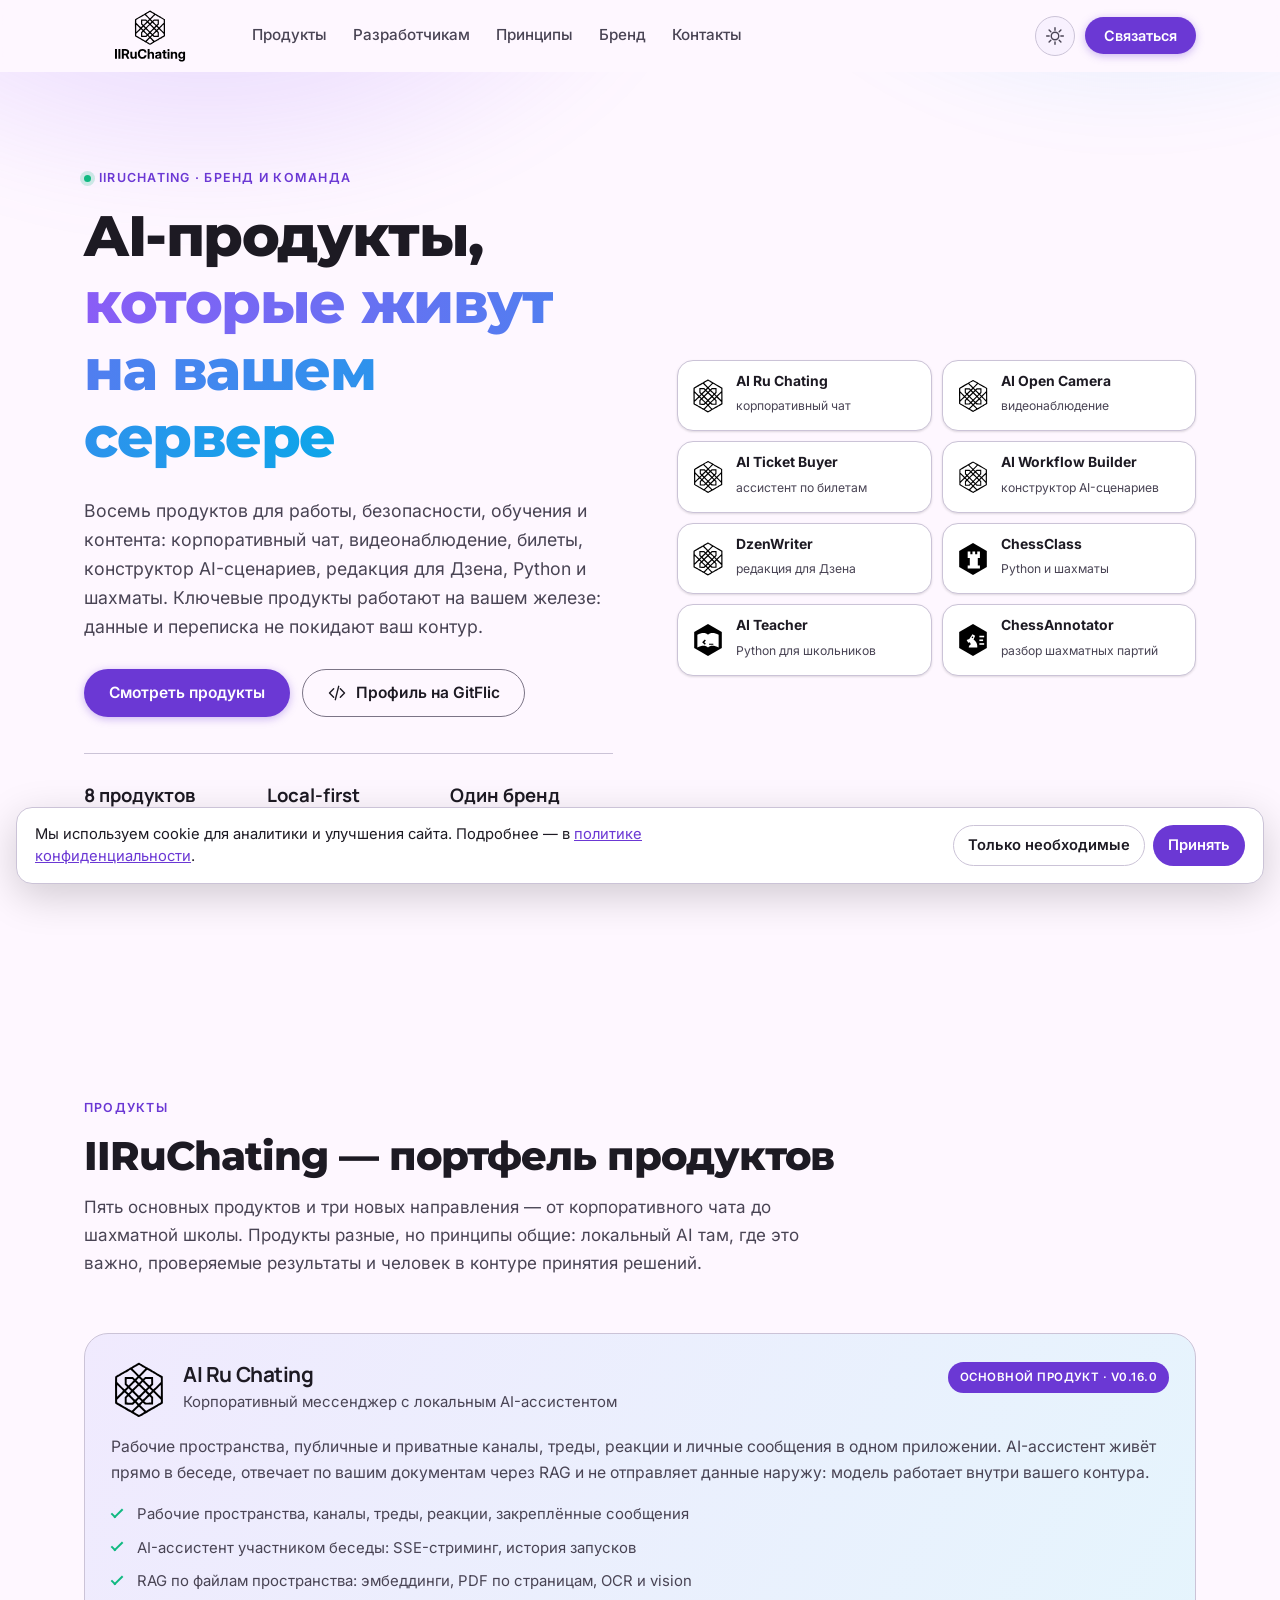
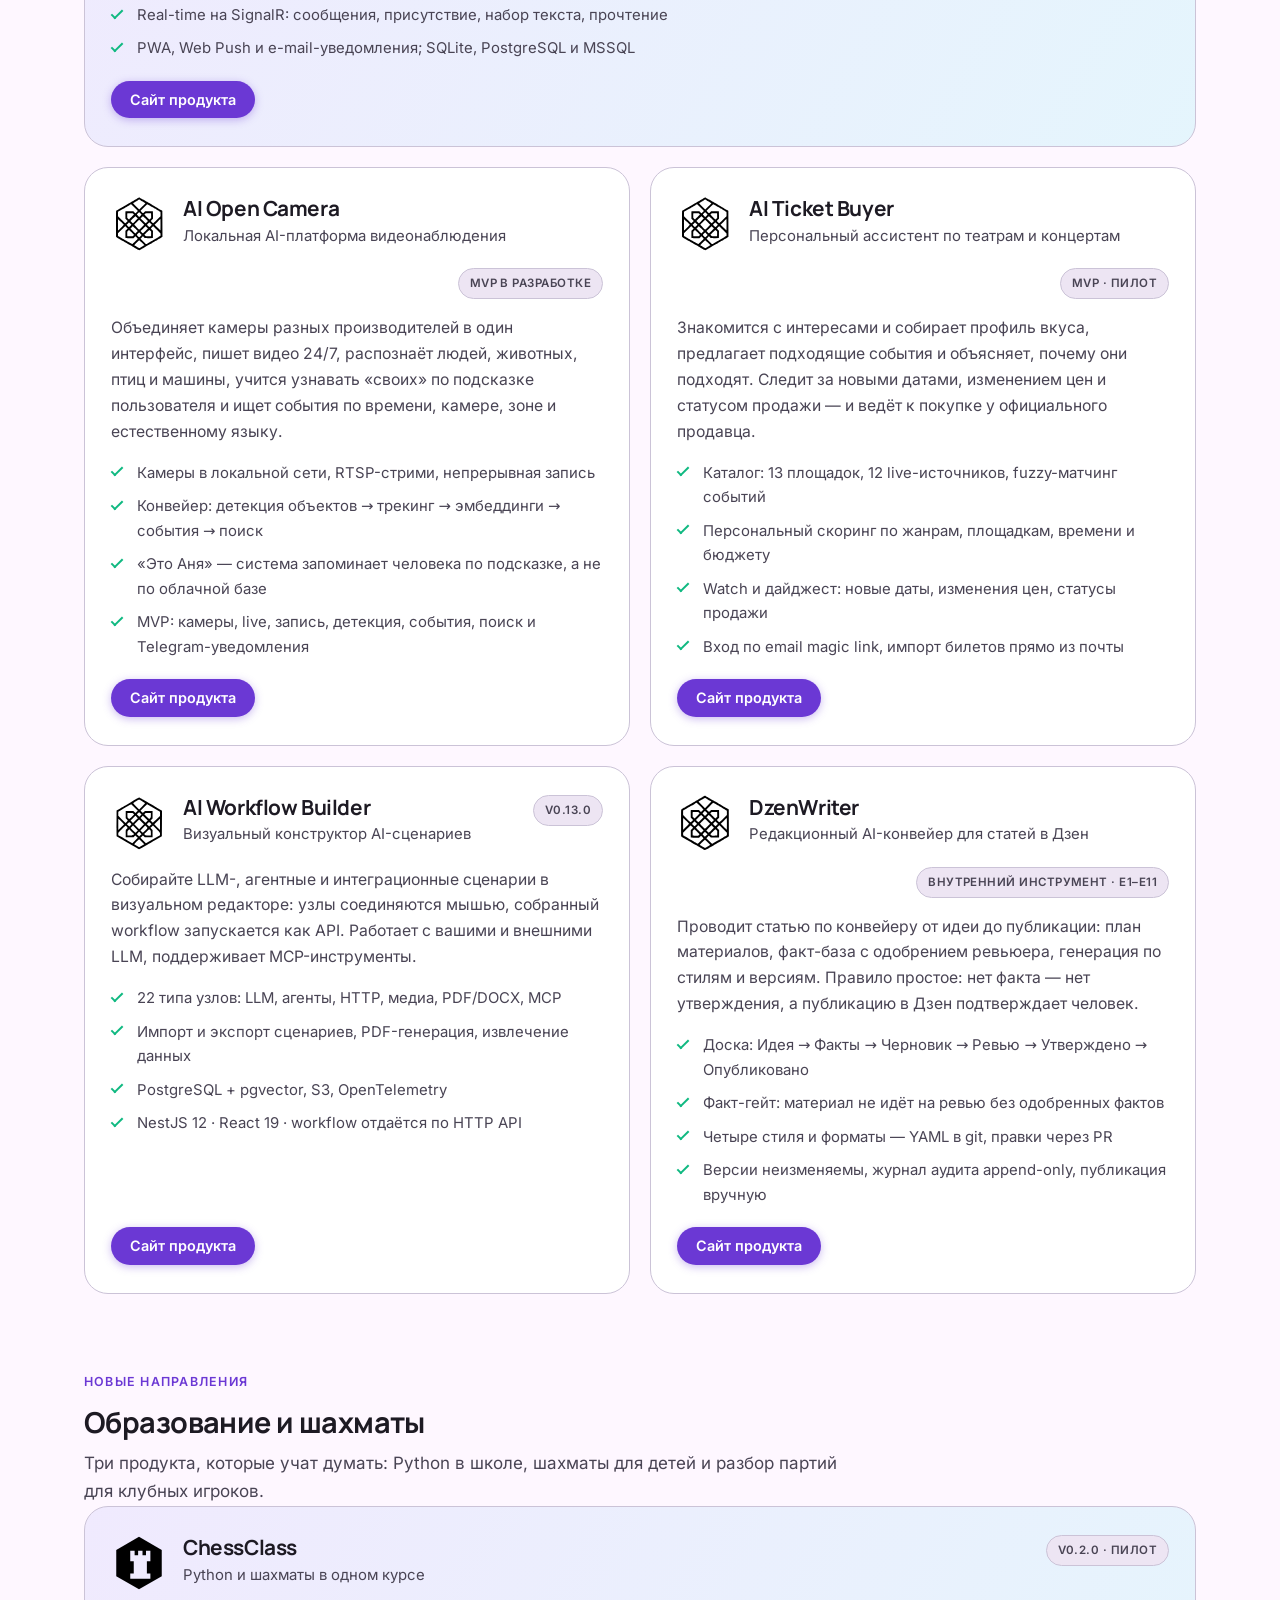
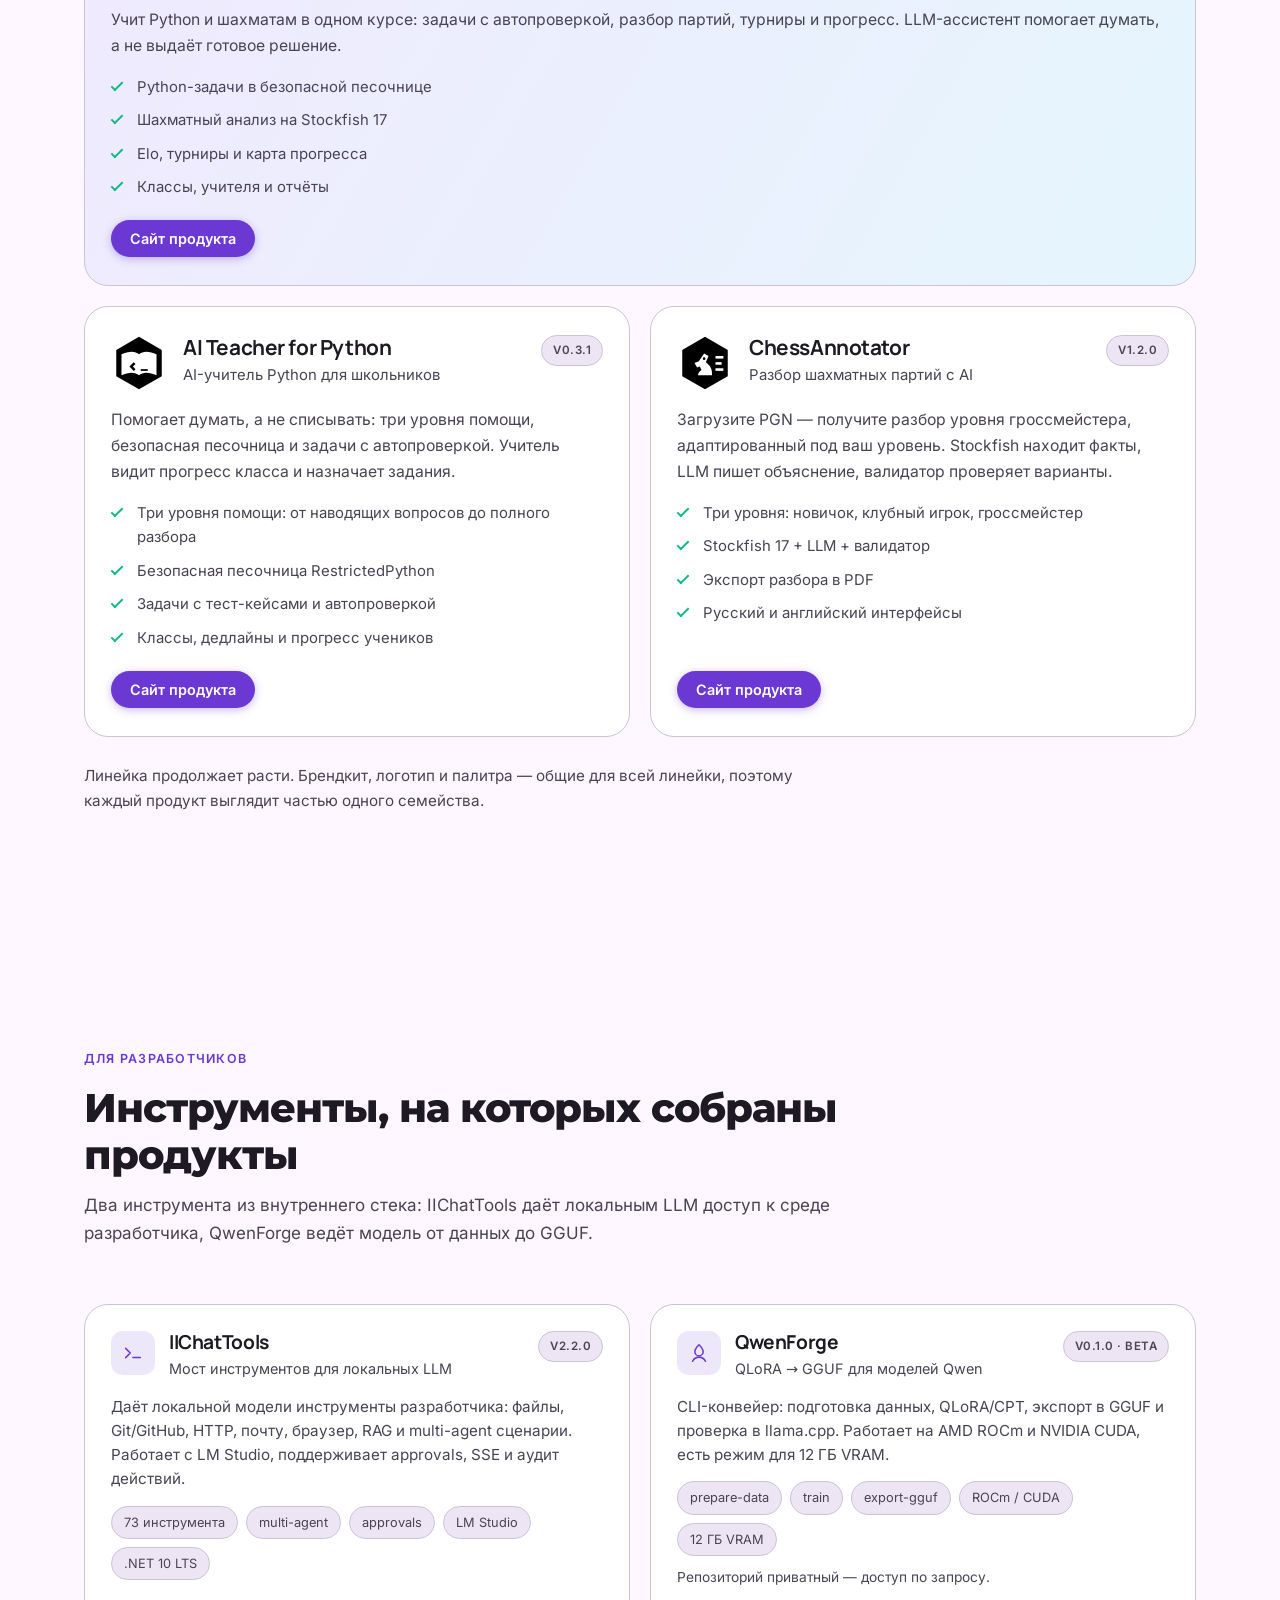
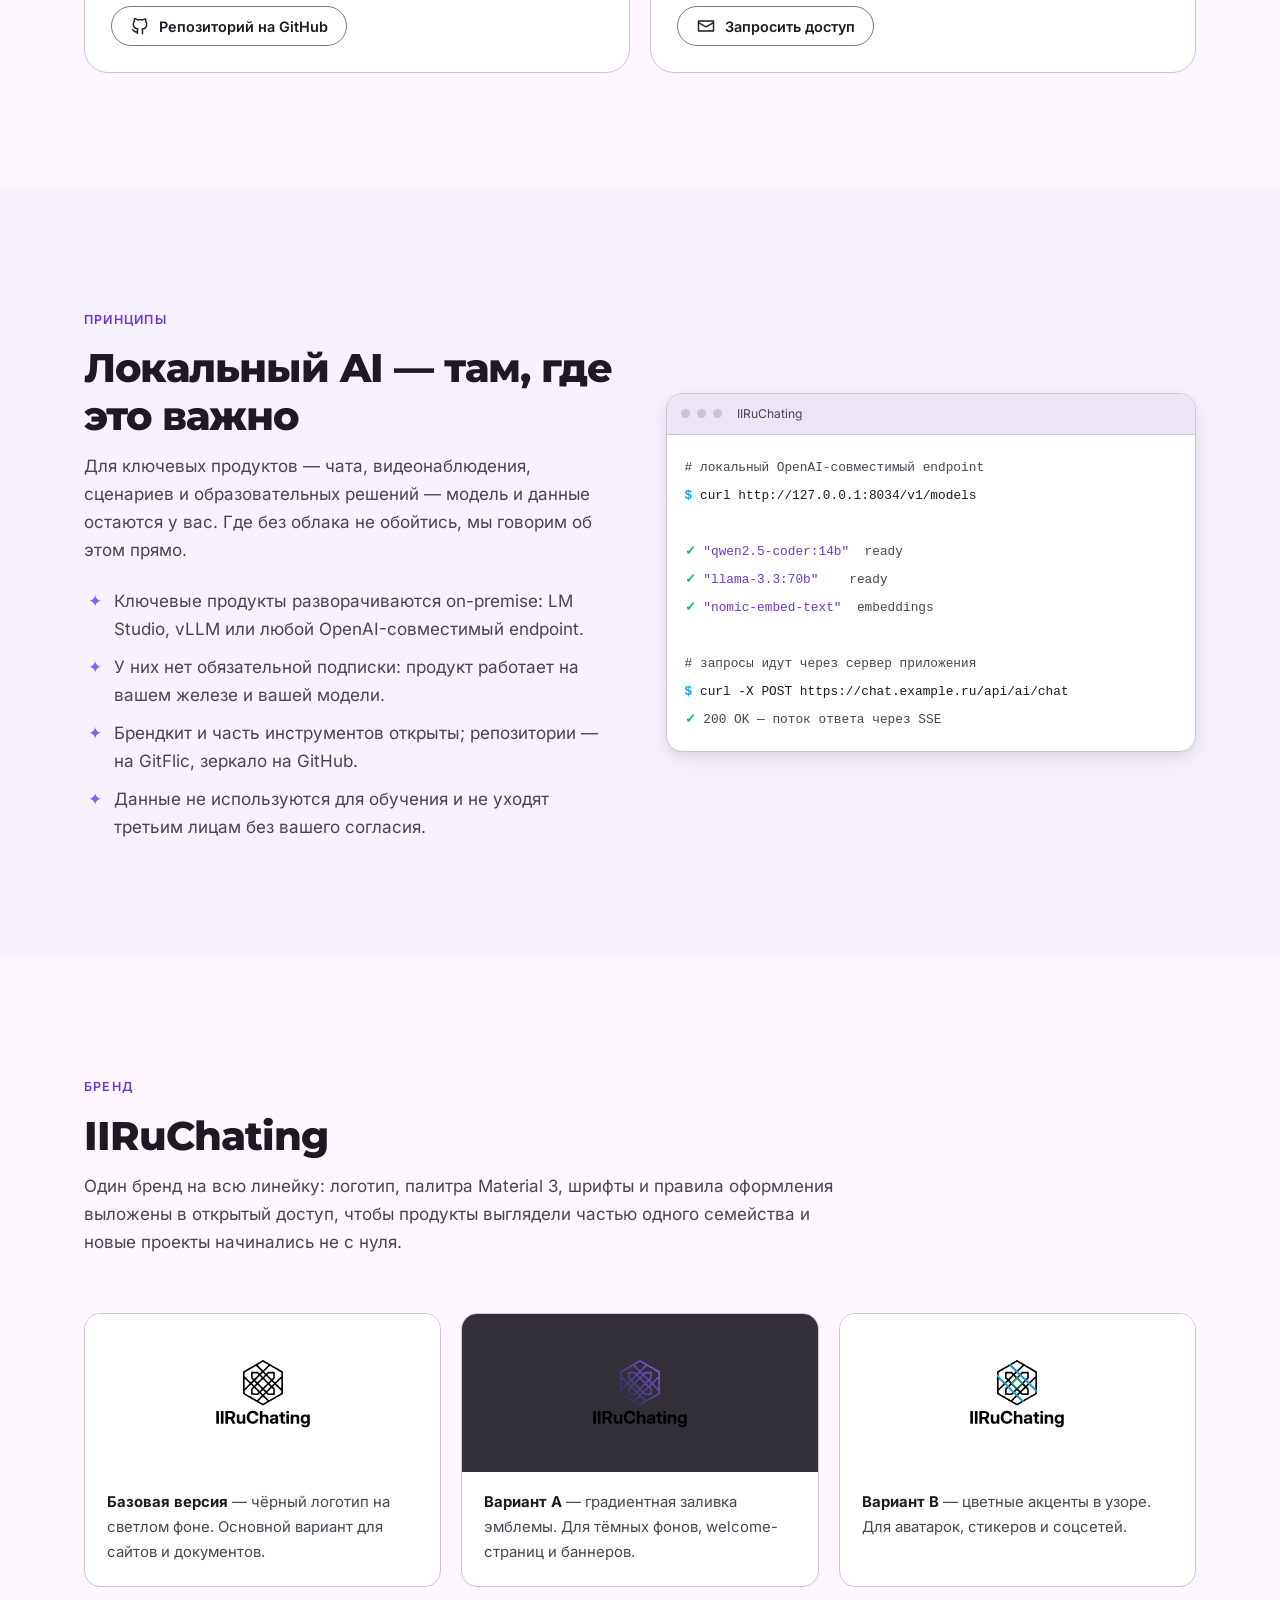
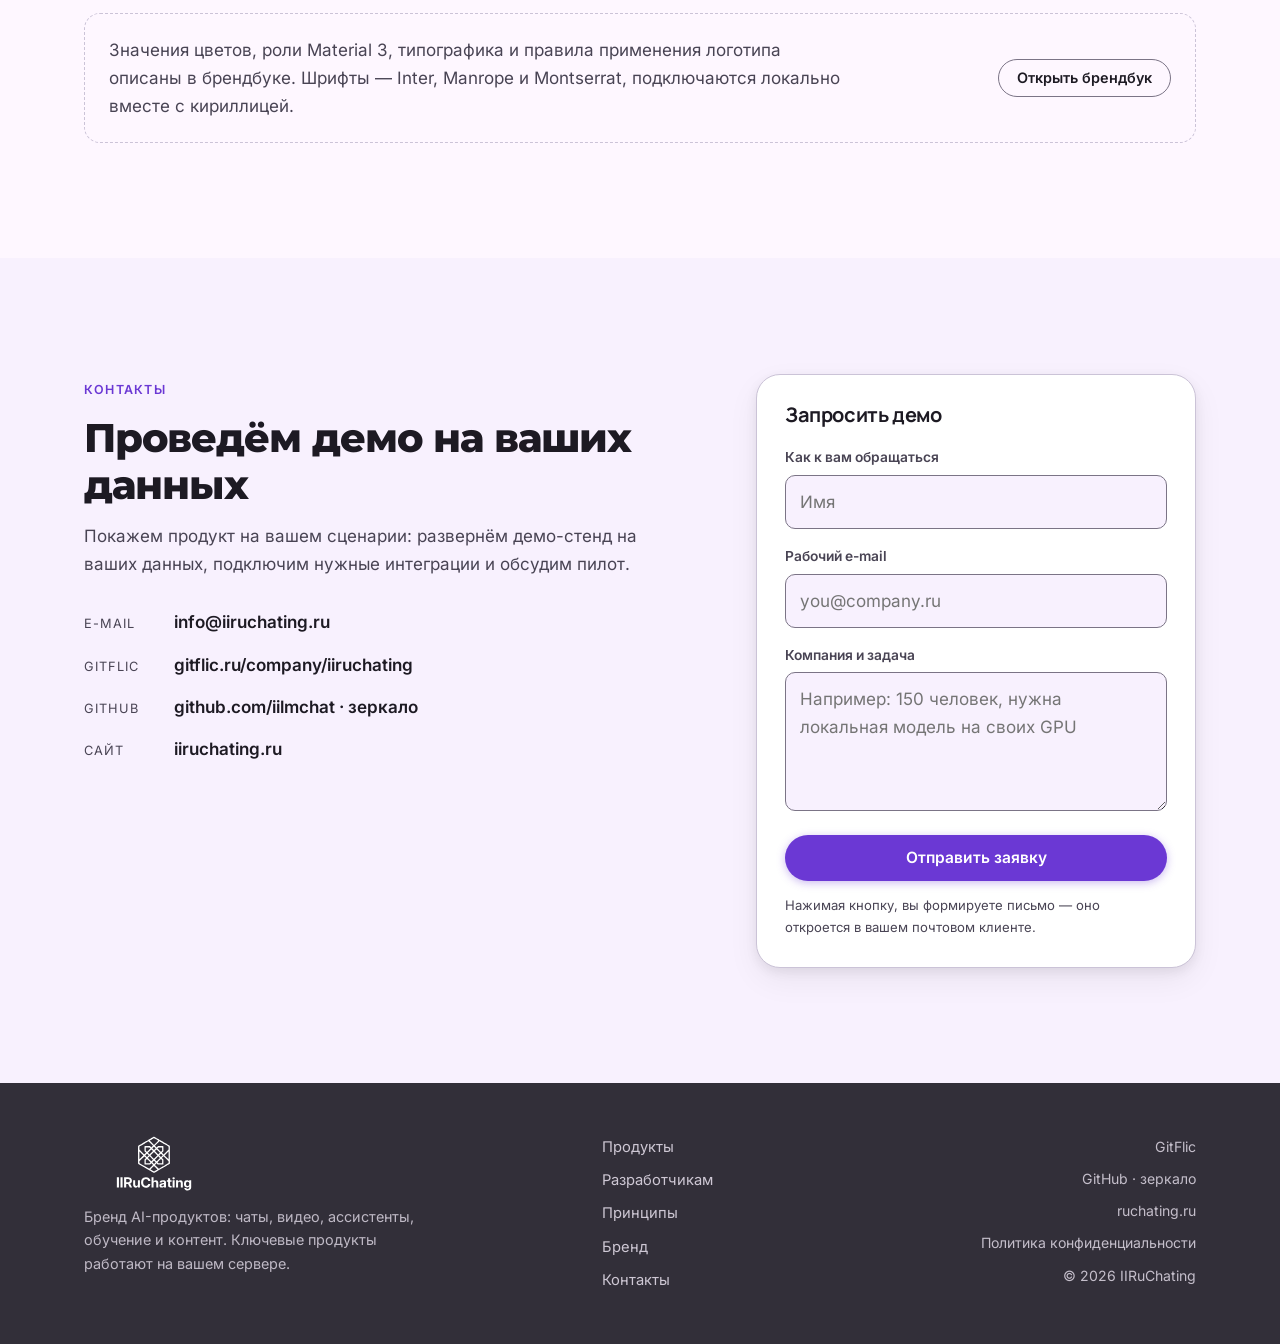
==== commit 380f42b6: "Витрина: блок «Для разработчиков» с IIChatTools и QwenForge" ====
--- a/index.html
+++ b/index.html
@@ -5,7 +5,7 @@
 <meta name="viewport" content="width=device-width, initial-scale=1" />
 <title>IIRuChating — AI-продукты: чат, видео, сценарии, обучение</title>
 <meta name="description" content="AI-продукты IIRuChating: корпоративный чат с локальным AI, видеонаблюдение, билеты, сценарии и обучение. On-premise для ключевых продуктов." />
-<meta name="keywords" content="IIRuChating, AI Ru Chating, AI Open Camera, AI Ticket Buyer, AI Workflow Builder, DzenWriter, ChessClass, AI Teacher for Python, ChessAnnotator, GitFlic, on-premise, локальный AI, self-hosted, обучение Python, шахматы" />
+<meta name="keywords" content="IIRuChating, AI Ru Chating, AI Open Camera, AI Ticket Buyer, AI Workflow Builder, DzenWriter, ChessClass, AI Teacher for Python, ChessAnnotator, IIChatTools, QwenForge, GitFlic, on-premise, локальный AI, self-hosted, обучение Python, шахматы" />
 <link rel="canonical" href="https://iiruchating.ru/" />
 
 <meta property="og:type" content="website" />
@@ -85,6 +85,7 @@
 
     <nav class="nav" id="nav" aria-label="Основная навигация">
       <a class="nav__link" href="#products">Продукты</a>
+      <a class="nav__link" href="#developers">Разработчикам</a>
       <a class="nav__link" href="#principles">Принципы</a>
       <a class="nav__link" href="#brand">Бренд</a>
       <a class="nav__link" href="#contact">Контакты</a>
@@ -404,6 +405,84 @@
         Линейка продолжает расти. Брендкит, логотип и палитра — общие для всей линейки,
         поэтому каждый продукт выглядит частью одного семейства.
       </p>
+    </div>
+  </section>
+
+  <!-- ============ ДЛЯ РАЗРАБОТЧИКОВ ============ -->
+  <section class="section" id="developers">
+    <div class="container">
+      <div class="section__head">
+        <p class="eyebrow">Для разработчиков</p>
+        <h2 class="section__title">Инструменты, на которых собраны продукты</h2>
+        <p class="section__lead">
+          Два инструмента из внутреннего стека: IIChatTools даёт локальным LLM
+          доступ к среде разработчика, QwenForge ведёт модель от данных до GGUF.
+        </p>
+      </div>
+
+      <div class="devtools">
+        <article class="devtool reveal">
+          <div class="devtool__head">
+            <div class="card__icon">
+              <svg class="icon" viewBox="0 0 24 24" aria-hidden="true"><path d="m4 7 5 5-5 5M12 17h8"/></svg>
+            </div>
+            <div>
+              <h3>IIChatTools</h3>
+              <p class="devtool__tagline">Мост инструментов для локальных LLM</p>
+            </div>
+            <span class="pcard__status">v2.2.0</span>
+          </div>
+          <p class="devtool__text">
+            Даёт локальной модели инструменты разработчика: файлы, Git/GitHub, HTTP,
+            почту, браузер, RAG и multi-agent сценарии. Работает с LM Studio,
+            поддерживает approvals, SSE и аудит действий.
+          </p>
+          <div class="stack-chips">
+            <span class="stack-chip">73 инструмента</span>
+            <span class="stack-chip">multi-agent</span>
+            <span class="stack-chip">approvals</span>
+            <span class="stack-chip">LM Studio</span>
+            <span class="stack-chip">.NET 10 LTS</span>
+          </div>
+          <div class="pcard__links">
+            <a class="btn btn--ghost btn--sm" href="https://github.com/iilmchat/IIChatTools" target="_blank" rel="noopener">
+              <svg class="icon" viewBox="0 0 24 24" aria-hidden="true"><path d="M9 19c-4 1.3-4-2.2-6-2.7m12 5v-3.4c0-1 .1-1.4-.5-2 2.8-.3 5.5-1.4 5.5-6a4.6 4.6 0 0 0-1.3-3.2 4.2 4.2 0 0 0-.1-3.2s-1-.3-3.4 1.3a11.6 11.6 0 0 0-6 0C6.5 2.8 5.5 3.1 5.5 3.1a4.2 4.2 0 0 0-.1 3.2A4.6 4.6 0 0 0 4 9.5c0 4.6 2.7 5.7 5.5 6-.5.5-.6 1-.6 2V21"/></svg>
+              Репозиторий на GitHub
+            </a>
+          </div>
+        </article>
+
+        <article class="devtool reveal">
+          <div class="devtool__head">
+            <div class="card__icon">
+              <svg class="icon" viewBox="0 0 24 24" aria-hidden="true"><path d="M12 3s4.5 4.2 4.5 7.5a4.5 4.5 0 0 1-9 0C7.5 7.2 12 3 12 3Z"/><path d="M5 21c1.5-3 4-4.5 7-4.5s5.5 1.5 7 4.5"/></svg>
+            </div>
+            <div>
+              <h3>QwenForge</h3>
+              <p class="devtool__tagline">QLoRA → GGUF для моделей Qwen</p>
+            </div>
+            <span class="pcard__status">v0.1.0 · beta</span>
+          </div>
+          <p class="devtool__text">
+            CLI-конвейер: подготовка данных, QLoRA/CPT, экспорт в GGUF и проверка
+            в llama.cpp. Работает на AMD ROCm и NVIDIA CUDA, есть режим для 12 ГБ VRAM.
+          </p>
+          <div class="stack-chips">
+            <span class="stack-chip">prepare-data</span>
+            <span class="stack-chip">train</span>
+            <span class="stack-chip">export-gguf</span>
+            <span class="stack-chip">ROCm / CUDA</span>
+            <span class="stack-chip">12 ГБ VRAM</span>
+          </div>
+          <p class="devtool__note">Репозиторий приватный — доступ по запросу.</p>
+          <div class="pcard__links">
+            <a class="btn btn--ghost btn--sm" href="#contact">
+              <svg class="icon" viewBox="0 0 24 24" aria-hidden="true"><path d="M3 6h18v12H3z"/><path d="m3 8 9 5 9-5"/></svg>
+              Запросить доступ
+            </a>
+          </div>
+        </article>
+      </div>
     </div>
   </section>
 
@@ -546,6 +625,7 @@
     </div>
     <nav class="footer__nav" aria-label="Навигация в подвале">
       <a href="#products">Продукты</a>
+      <a href="#developers">Разработчикам</a>
       <a href="#principles">Принципы</a>
       <a href="#brand">Бренд</a>
       <a href="#contact">Контакты</a>
--- a/assets/css/styles.css
+++ b/assets/css/styles.css
@@ -718,6 +718,28 @@
   transform: rotate(-45deg);
 }
 .pcard__links { display: flex; flex-wrap: wrap; gap: 10px; margin-top: auto; padding-top: 4px; }
+
+/* Инструменты разработчика */
+.devtools { display: grid; grid-template-columns: repeat(2, minmax(0, 1fr)); gap: 20px; }
+.devtool {
+  display: flex;
+  flex-direction: column;
+  gap: 14px;
+  padding: 26px;
+  border-radius: var(--radius-lg);
+  border: 1px solid var(--md-sys-color-outline-variant);
+  background: var(--md-sys-color-surface-container-lowest);
+  transition: transform .2s, box-shadow .2s, border-color .2s;
+}
+.devtool:hover { transform: translateY(-3px); box-shadow: var(--shadow); }
+.devtool__head { display: flex; align-items: flex-start; gap: 14px; flex-wrap: wrap; }
+.devtool__head .card__icon { margin-bottom: 0; flex: none; }
+.devtool__head h3 { margin: 0 0 .15em; font-size: 1.2rem; }
+.devtool__tagline { margin: 0; font-size: .9rem; color: var(--md-sys-color-on-surface-variant); }
+.devtool__text { margin: 0; font-size: .95rem; line-height: 1.6; color: var(--md-sys-color-on-surface-variant); }
+.devtool .stack-chips { margin-top: 0; }
+.devtool__note { margin: -4px 0 0; font-size: .86rem; color: var(--md-sys-color-on-surface-variant); }
+.devtool .pcard__links { margin-top: auto; padding-top: 4px; }
 
 .products__subhead {
   max-width: 760px;
@@ -812,6 +834,7 @@
   .brand-grid { grid-template-columns: 1fr; }
   .pcards { grid-template-columns: 1fr; }
   .pcard--wide { grid-column: span 1; }
+  .devtools { grid-template-columns: 1fr; }
 }
 
 @media (max-width: 640px) {
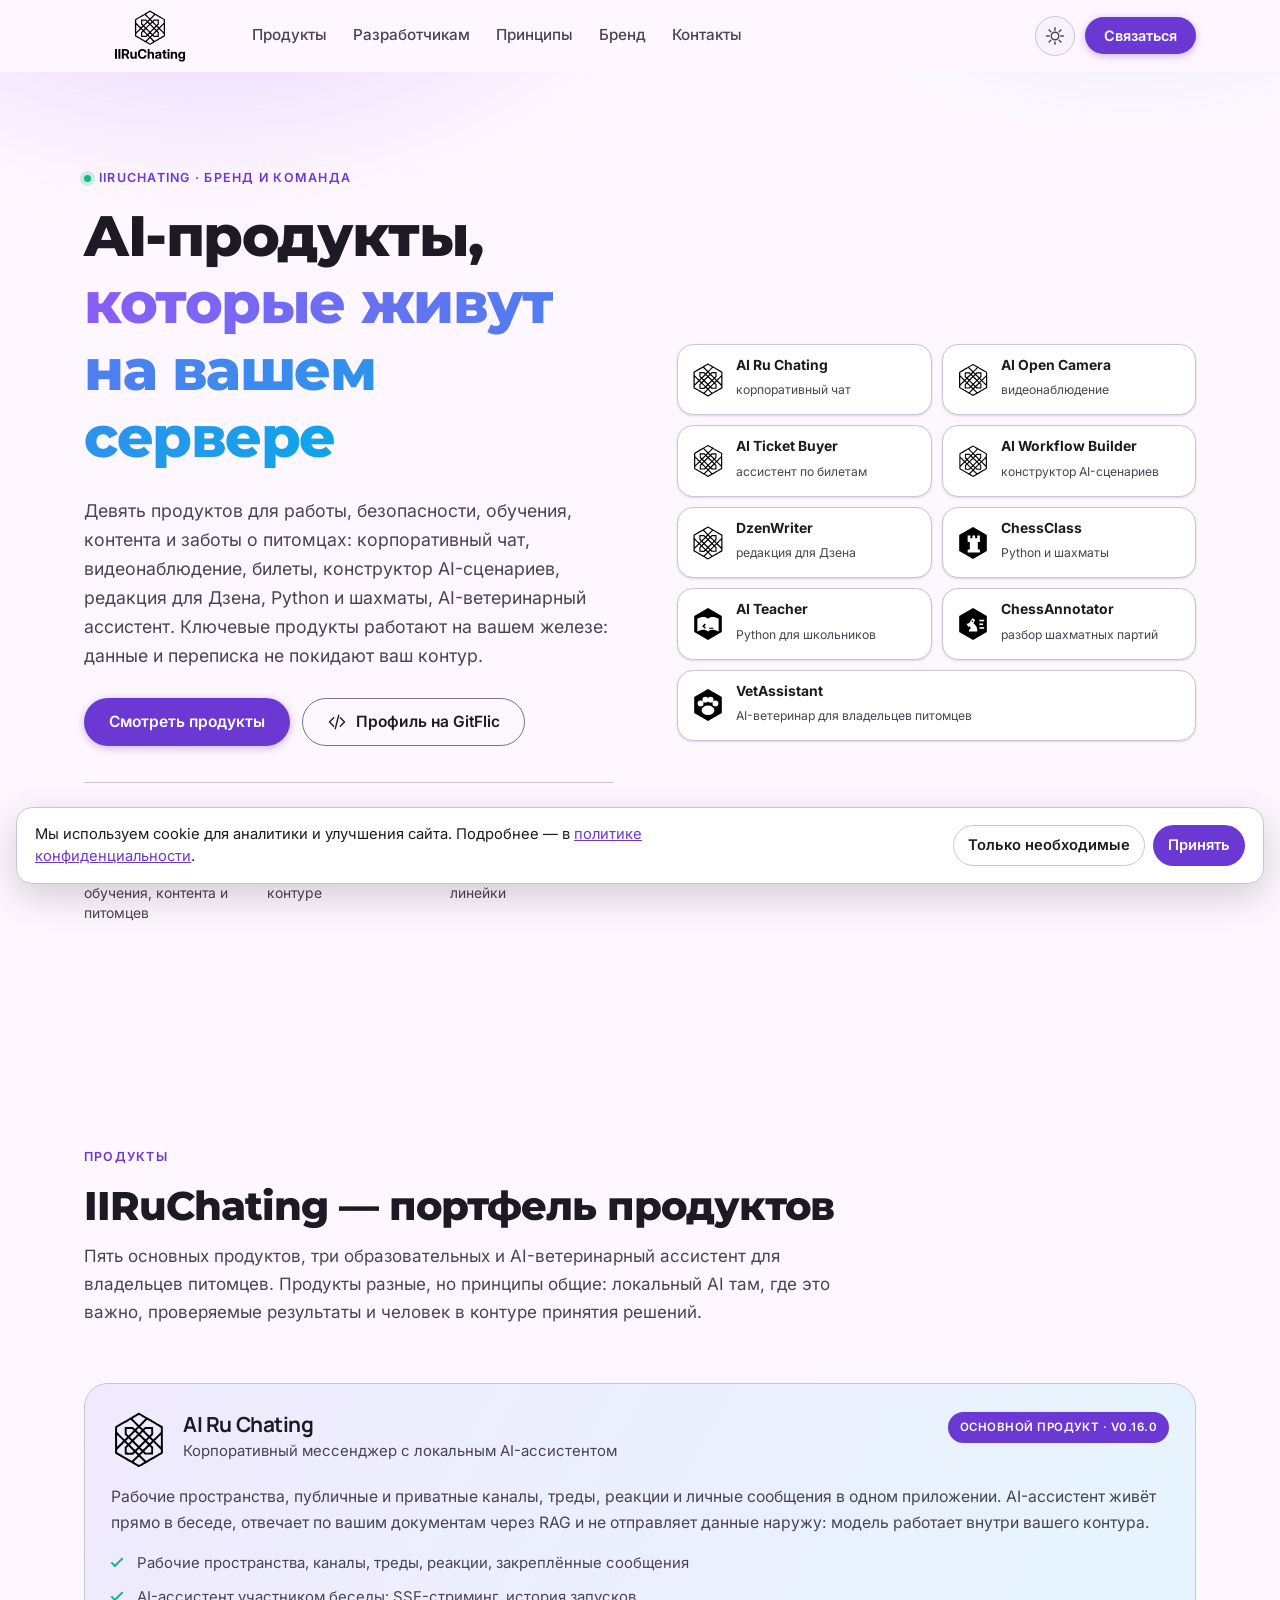
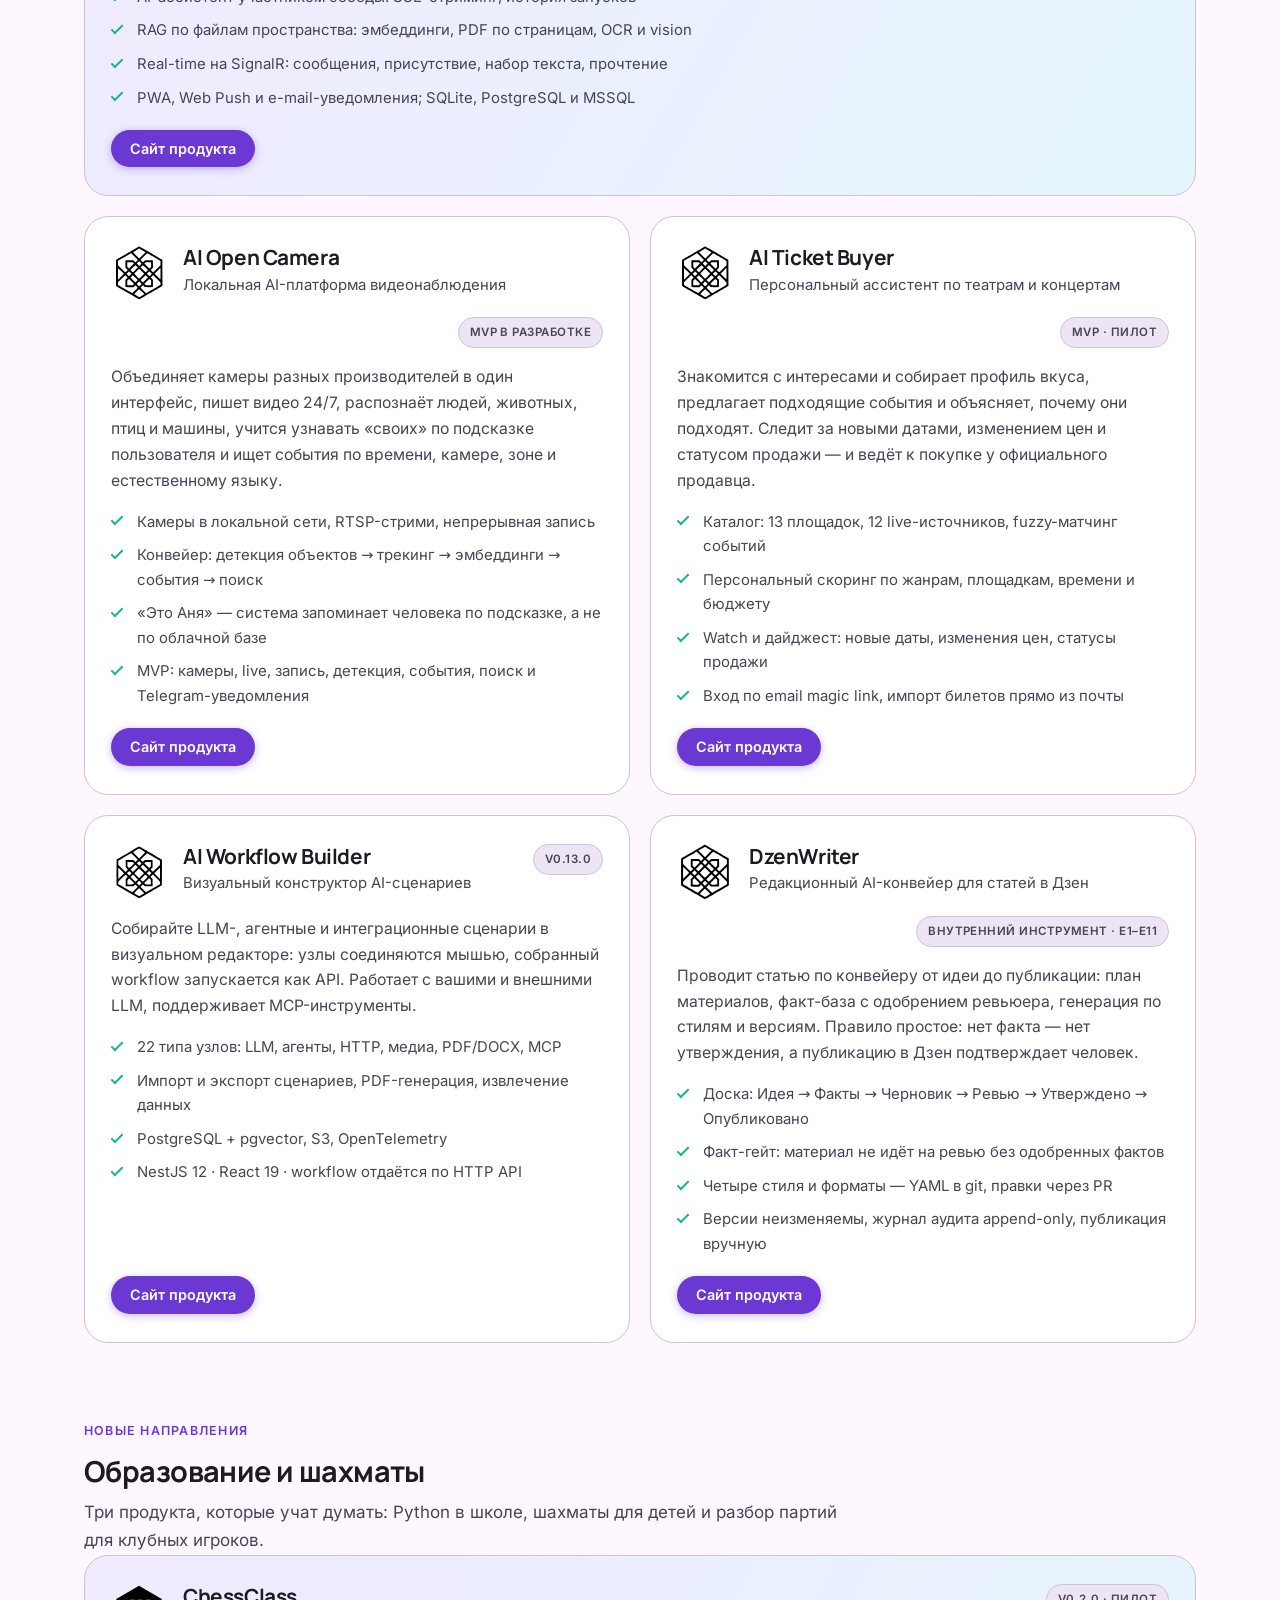
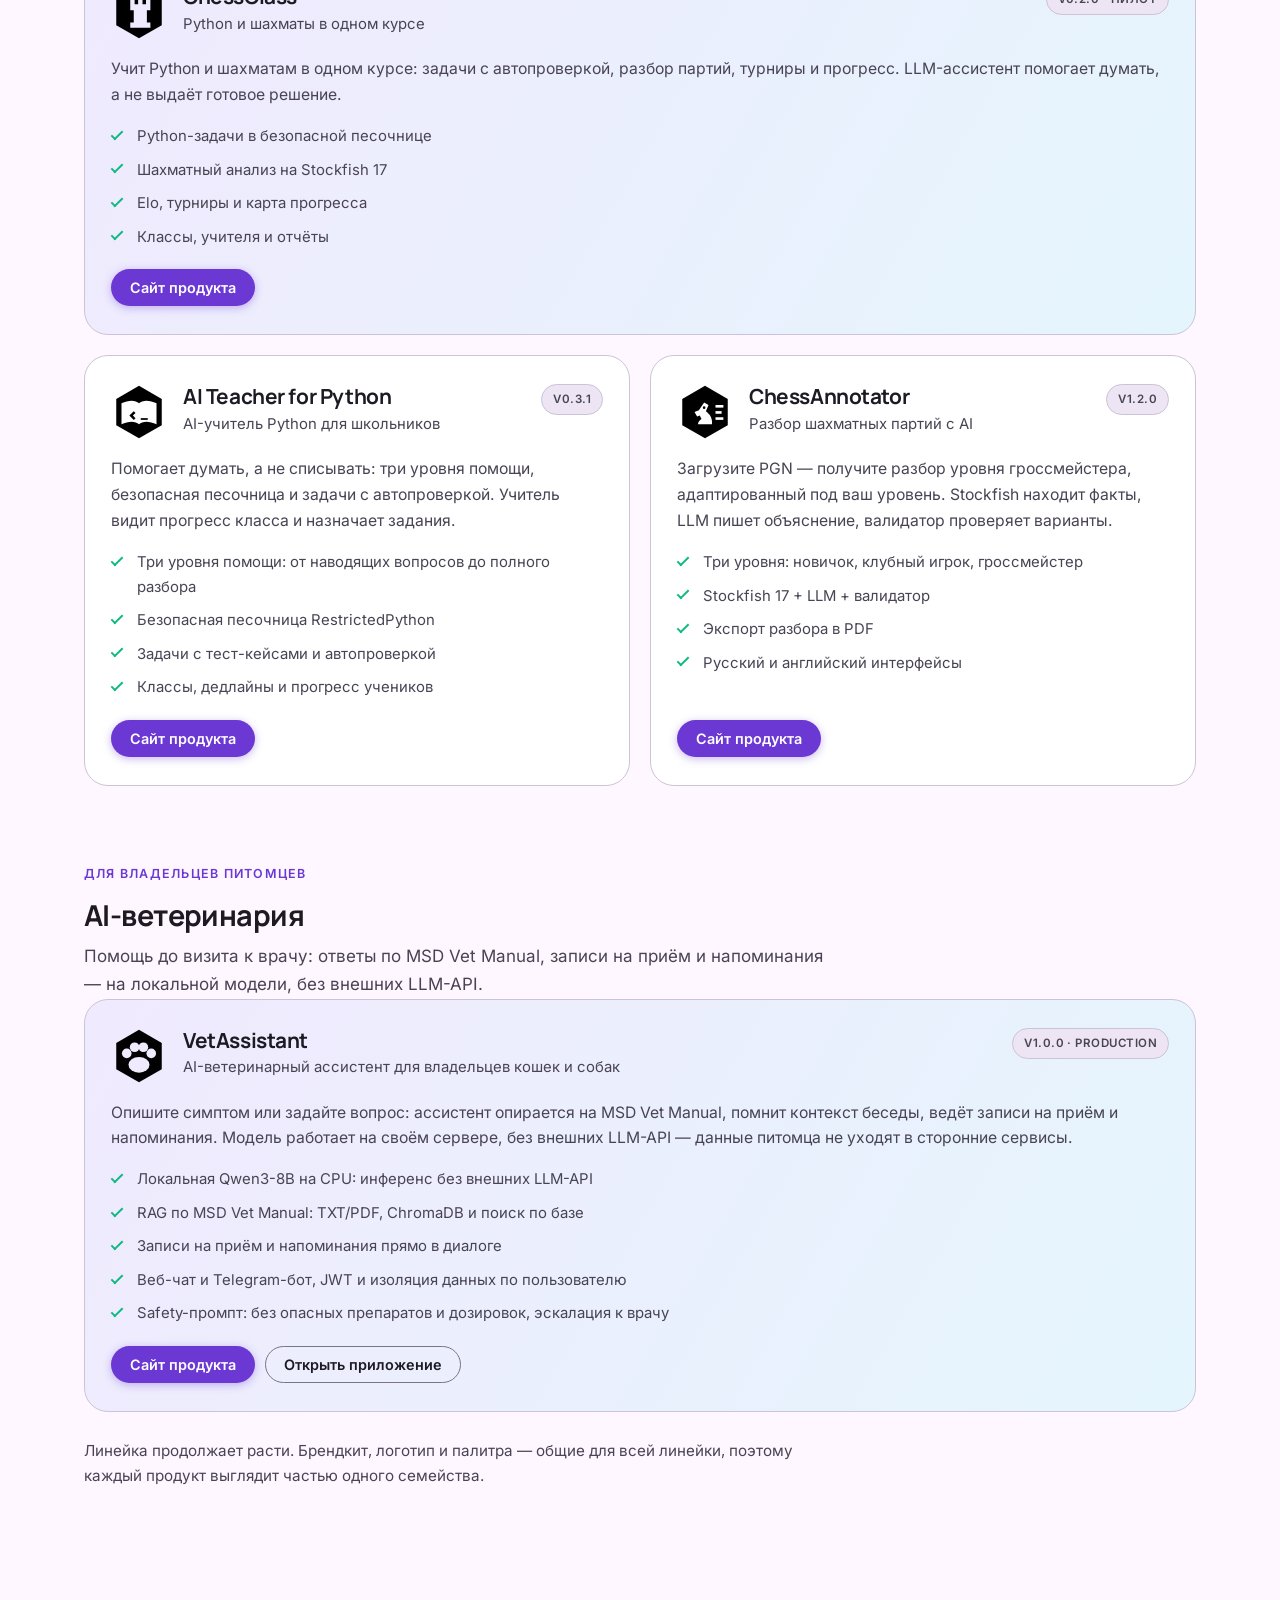
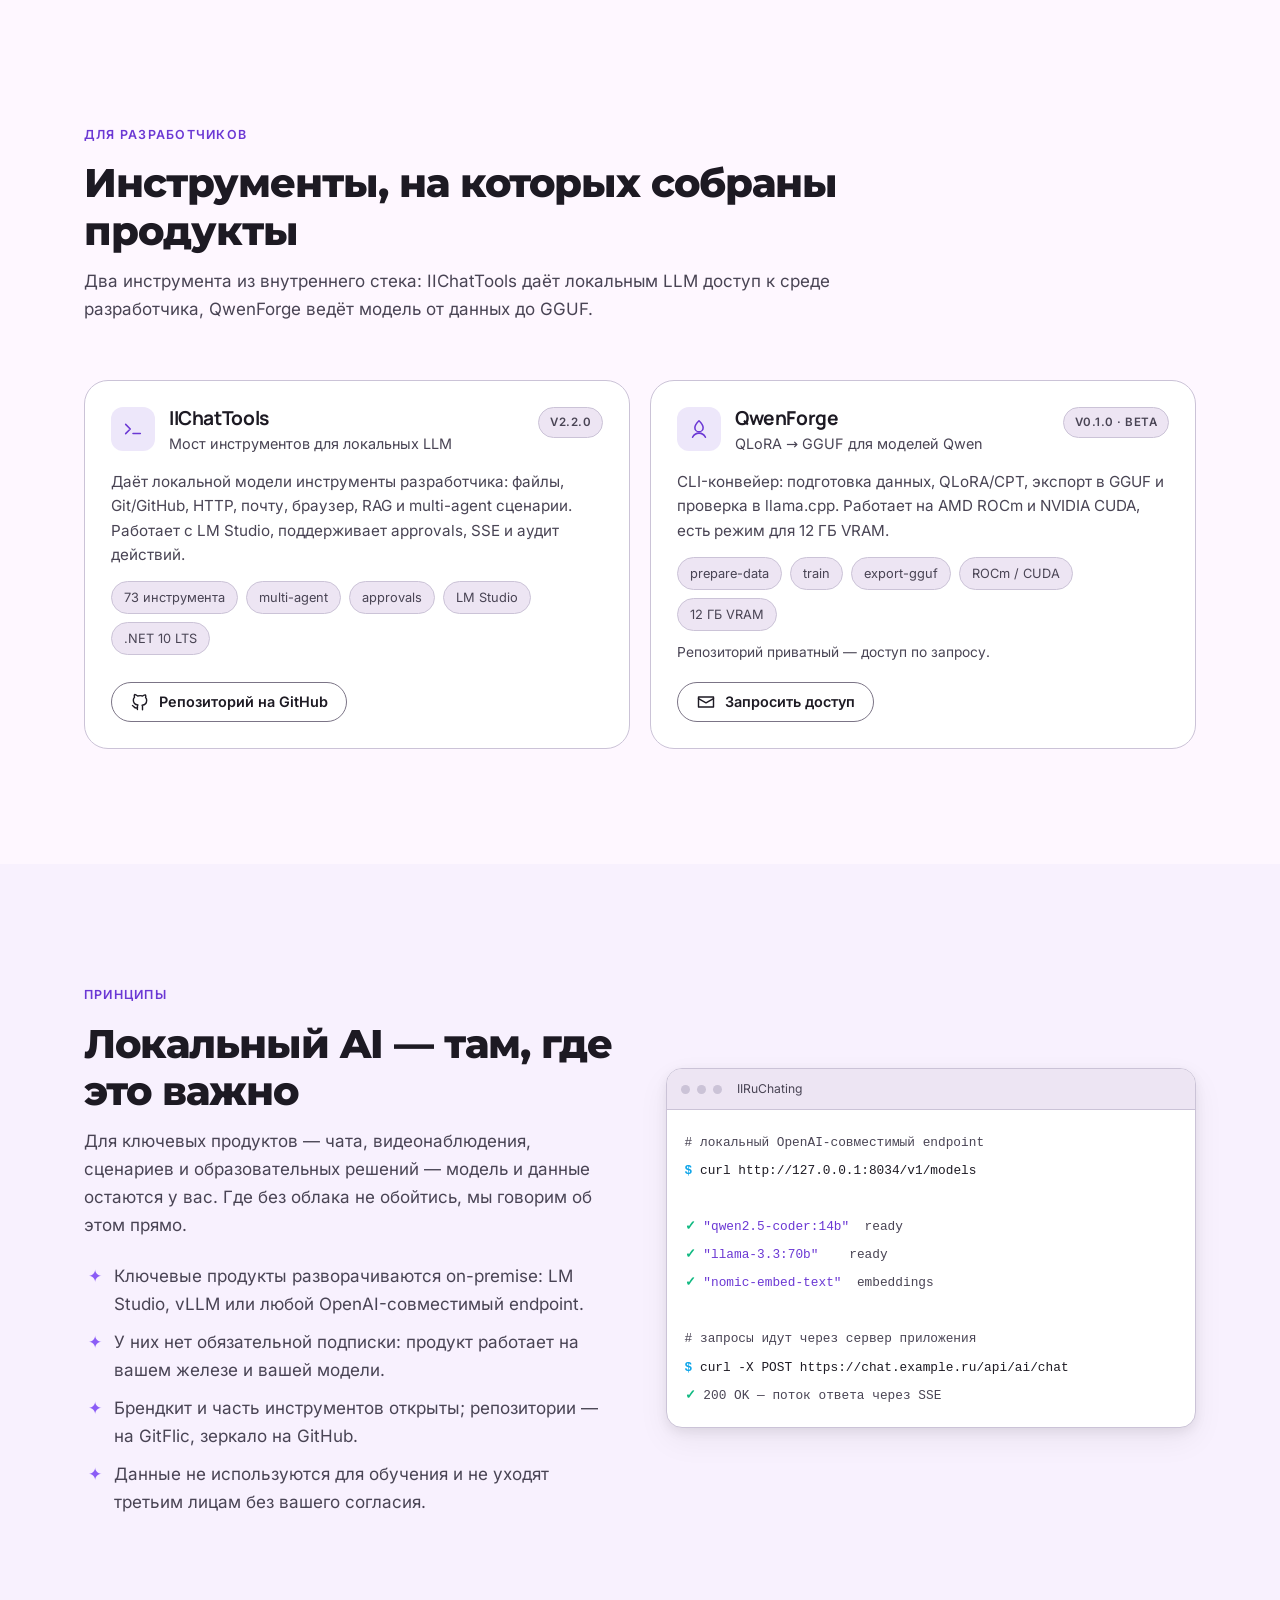
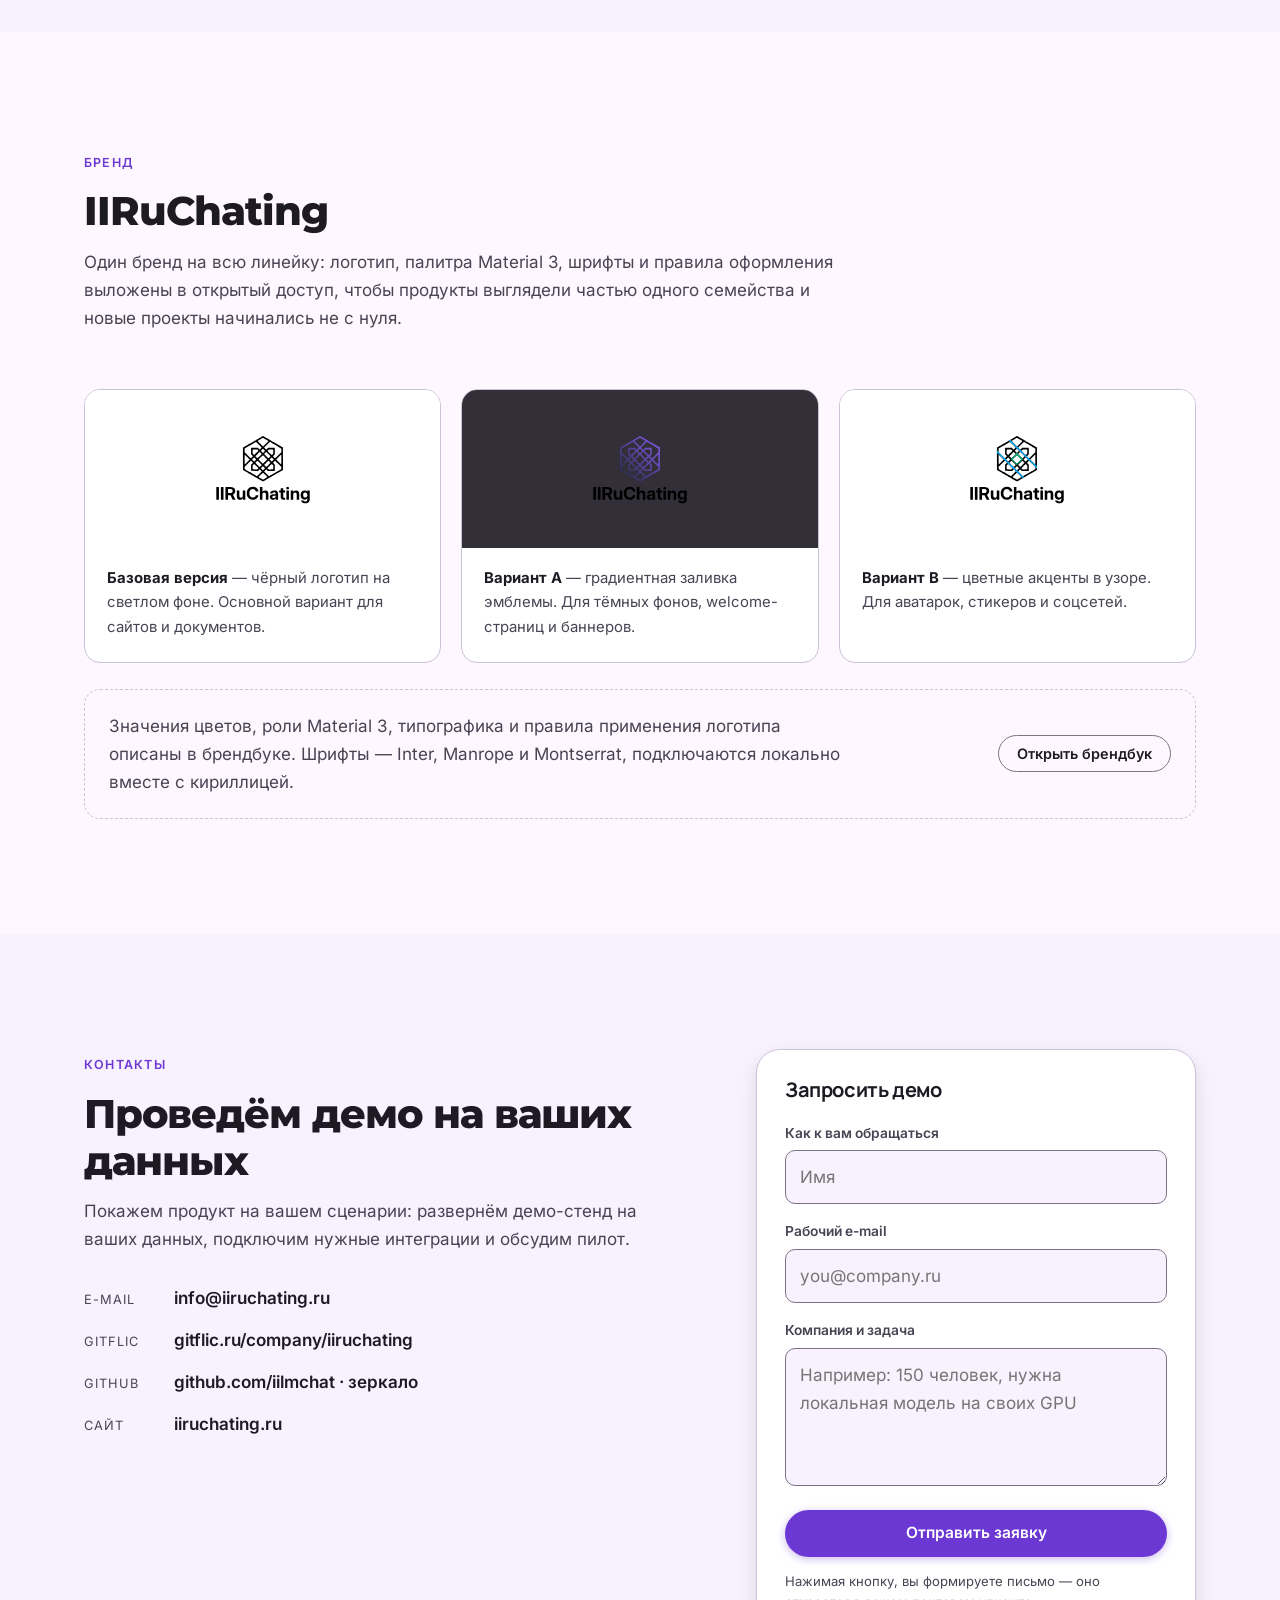
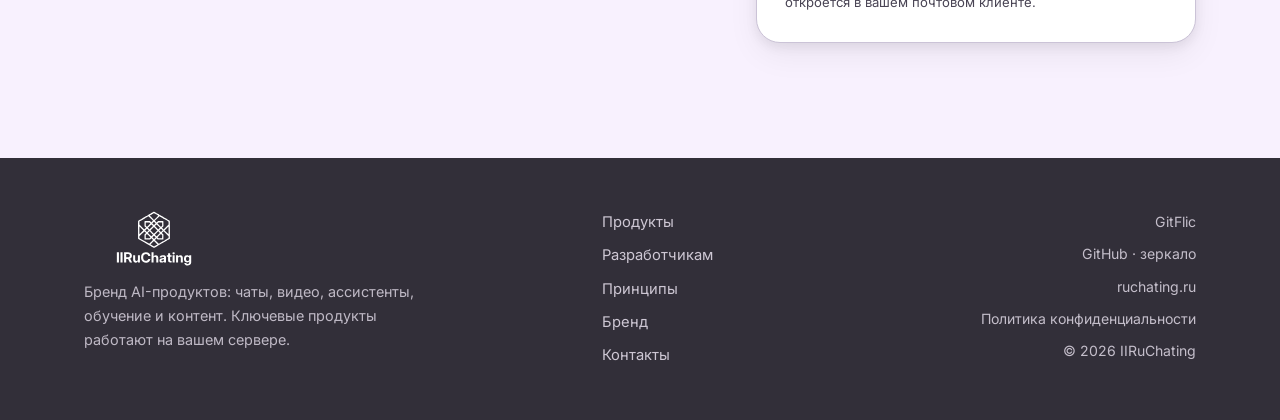
==== commit 20e42c0f: "Витрина: лендинг VetAssistant и карточка продукта" ====
--- a/index.html
+++ b/index.html
@@ -3,21 +3,21 @@
 <head>
 <meta charset="utf-8" />
 <meta name="viewport" content="width=device-width, initial-scale=1" />
-<title>IIRuChating — AI-продукты: чат, видео, сценарии, обучение</title>
-<meta name="description" content="AI-продукты IIRuChating: корпоративный чат с локальным AI, видеонаблюдение, билеты, сценарии и обучение. On-premise для ключевых продуктов." />
-<meta name="keywords" content="IIRuChating, AI Ru Chating, AI Open Camera, AI Ticket Buyer, AI Workflow Builder, DzenWriter, ChessClass, AI Teacher for Python, ChessAnnotator, IIChatTools, QwenForge, GitFlic, on-premise, локальный AI, self-hosted, обучение Python, шахматы" />
+<title>IIRuChating — AI-продукты: чат, видео, обучение, питомцы</title>
+<meta name="description" content="AI-продукты IIRuChating: корпоративный чат, видеонаблюдение, билеты, сценарии, обучение и AI-ветеринар для питомцев. On-premise для ключевых продуктов." />
+<meta name="keywords" content="IIRuChating, AI Ru Chating, AI Open Camera, AI Ticket Buyer, AI Workflow Builder, DzenWriter, ChessClass, AI Teacher for Python, ChessAnnotator, VetAssistant, AI-ветеринар, ветеринарный ассистент, питомцы, IIChatTools, QwenForge, GitFlic, on-premise, локальный AI, self-hosted, обучение Python, шахматы" />
 <link rel="canonical" href="https://iiruchating.ru/" />
 
 <meta property="og:type" content="website" />
 <meta property="og:site_name" content="IIRuChating" />
 <meta property="og:locale" content="ru_RU" />
 <meta property="og:url" content="https://iiruchating.ru/" />
-<meta property="og:title" content="IIRuChating — AI-продукты: чат, видео, сценарии, обучение" />
-<meta property="og:description" content="AI-продукты IIRuChating: корпоративный чат с локальным AI, видеонаблюдение, билеты, сценарии и обучение. On-premise для ключевых продуктов." />
+<meta property="og:title" content="IIRuChating — AI-продукты: чат, видео, обучение, питомцы" />
+<meta property="og:description" content="AI-продукты IIRuChating: корпоративный чат, видеонаблюдение, билеты, сценарии, обучение и AI-ветеринар для питомцев. On-premise для ключевых продуктов." />
 <meta property="og:image" content="https://iiruchating.ru/assets/img/logo-icon-512.png" />
 <meta name="twitter:card" content="summary" />
-<meta name="twitter:title" content="IIRuChating — AI-продукты: чат, видео, сценарии, обучение" />
-<meta name="twitter:description" content="AI-продукты IIRuChating: корпоративный чат с локальным AI, видеонаблюдение, билеты, сценарии и обучение. On-premise для ключевых продуктов." />
+<meta name="twitter:title" content="IIRuChating — AI-продукты: чат, видео, обучение, питомцы" />
+<meta name="twitter:description" content="AI-продукты IIRuChating: корпоративный чат, видеонаблюдение, билеты, сценарии, обучение и AI-ветеринар для питомцев. On-premise для ключевых продуктов." />
 
 <script type="application/ld+json">
 {
@@ -46,7 +46,7 @@
       "@id": "https://iiruchating.ru/#website",
       "url": "https://iiruchating.ru/",
       "name": "IIRuChating",
-      "description": "AI-продукты IIRuChating: корпоративный чат с локальным AI, видеонаблюдение, билеты, сценарии и обучение.",
+      "description": "AI-продукты IIRuChating: корпоративный чат, видеонаблюдение, билеты, сценарии, обучение и AI-ветеринар для питомцев.",
       "publisher": { "@id": "https://iiruchating.ru/#organization" },
       "inLanguage": "ru-RU"
     }
@@ -117,10 +117,10 @@
           <span class="grad">которые живут на вашем сервере</span>
         </h1>
         <p class="hero__lead">
-          Восемь продуктов для работы, безопасности, обучения и контента: корпоративный чат,
-          видеонаблюдение, билеты, конструктор AI-сценариев, редакция для Дзена, Python
-          и шахматы. Ключевые продукты работают на вашем железе: данные и переписка
-          не покидают ваш контур.
+          Девять продуктов для работы, безопасности, обучения, контента и заботы о питомцах:
+          корпоративный чат, видеонаблюдение, билеты, конструктор AI-сценариев, редакция
+          для Дзена, Python и шахматы, AI-ветеринарный ассистент. Ключевые продукты
+          работают на вашем железе: данные и переписка не покидают ваш контур.
         </p>
 
         <div class="hero__actions">
@@ -132,7 +132,7 @@
         </div>
 
         <ul class="hero__stats">
-          <li><b>8 продуктов</b><span>для работы, безопасности, обучения и контента</span></li>
+          <li><b>9 продуктов</b><span>для работы, безопасности, обучения, контента и питомцев</span></li>
           <li><b>Local-first</b><span>ключевые продукты работают в вашем контуре</span></li>
           <li><b>Один бренд</b><span>общий брендкит и правила для всей линейки</span></li>
         </ul>
@@ -171,6 +171,10 @@
           <div class="ptile">
             <img class="plogo" src="assets/img/products/chessannotator.svg" alt="" width="44" height="44" />
             <div><b>ChessAnnotator</b><span>разбор шахматных партий</span></div>
+          </div>
+          <div class="ptile ptile--wide">
+            <img class="plogo" src="assets/img/products/vetassistant.svg" alt="" width="44" height="44" />
+            <div><b>VetAssistant</b><span>AI-ветеринар для владельцев питомцев</span></div>
           </div>
         </div>
       </div>
@@ -184,8 +188,8 @@
         <p class="eyebrow">Продукты</p>
         <h2 class="section__title">IIRuChating — портфель продуктов</h2>
         <p class="section__lead">
-          Пять основных продуктов и три новых направления — от корпоративного чата
-          до шахматной школы. Продукты разные, но принципы общие: локальный AI там,
+          Пять основных продуктов, три образовательных и AI-ветеринарный ассистент
+          для владельцев питомцев. Продукты разные, но принципы общие: локальный AI там,
           где это важно, проверяемые результаты и человек в контуре принятия решений.
         </p>
       </div>
@@ -397,6 +401,44 @@
           </ul>
           <div class="pcard__links">
             <a class="btn btn--primary btn--sm" href="https://iiruchating.ru/chessannotator/" target="_blank" rel="noopener">Сайт продукта</a>
+          </div>
+        </article>
+      </div>
+
+      <div class="products__subhead reveal">
+        <p class="eyebrow">Для владельцев питомцев</p>
+        <h3 class="products__subtitle">AI-ветеринария</h3>
+        <p class="section__lead">
+          Помощь до визита к врачу: ответы по MSD Vet Manual, записи на приём
+          и напоминания — на локальной модели, без внешних LLM-API.
+        </p>
+      </div>
+
+      <div class="pcards">
+        <article class="pcard pcard--wide reveal">
+          <div class="pcard__head">
+            <img class="pcard__logo" src="assets/img/products/vetassistant.svg" alt="VetAssistant" width="64" height="64" />
+            <div>
+              <h3>VetAssistant</h3>
+              <p class="pcard__tagline">AI-ветеринарный ассистент для владельцев кошек и собак</p>
+            </div>
+            <span class="pcard__status">v1.0.0 · production</span>
+          </div>
+          <p class="pcard__text">
+            Опишите симптом или задайте вопрос: ассистент опирается на MSD Vet Manual,
+            помнит контекст беседы, ведёт записи на приём и напоминания. Модель работает
+            на своём сервере, без внешних LLM-API — данные питомца не уходят в сторонние сервисы.
+          </p>
+          <ul class="pcard__list">
+            <li>Локальная Qwen3-8B на CPU: инференс без внешних LLM-API</li>
+            <li>RAG по MSD Vet Manual: TXT/PDF, ChromaDB и поиск по базе</li>
+            <li>Записи на приём и напоминания прямо в диалоге</li>
+            <li>Веб-чат и Telegram-бот, JWT и изоляция данных по пользователю</li>
+            <li>Safety-промпт: без опасных препаратов и дозировок, эскалация к врачу</li>
+          </ul>
+          <div class="pcard__links">
+            <a class="btn btn--primary btn--sm" href="https://iiruchating.ru/vetassistant/" target="_blank" rel="noopener">Сайт продукта</a>
+            <a class="btn btn--ghost btn--sm" href="https://ai-pets.ru/" target="_blank" rel="noopener">Открыть приложение</a>
           </div>
         </article>
       </div>
--- a/assets/css/styles.css
+++ b/assets/css/styles.css
@@ -658,6 +658,7 @@
 .ptile .plogo { width: 34px; height: 34px; flex: none; }
 .ptile b { display: block; font-size: .87rem; line-height: 1.25; }
 .ptile span { font-size: .76rem; line-height: 1.35; color: var(--md-sys-color-on-surface-variant); }
+.ptile--wide { grid-column: span 2; }
 
 .pcards { display: grid; grid-template-columns: repeat(2, minmax(0, 1fr)); gap: 20px; }
 .pcard {
@@ -848,6 +849,7 @@
   .app__item { white-space: nowrap; }
   .footer__inner { grid-template-columns: 1fr; }
   .pstack { grid-template-columns: 1fr; }
+  .ptile--wide { grid-column: span 1; }
 }
 
 @media (prefers-reduced-motion: reduce) {
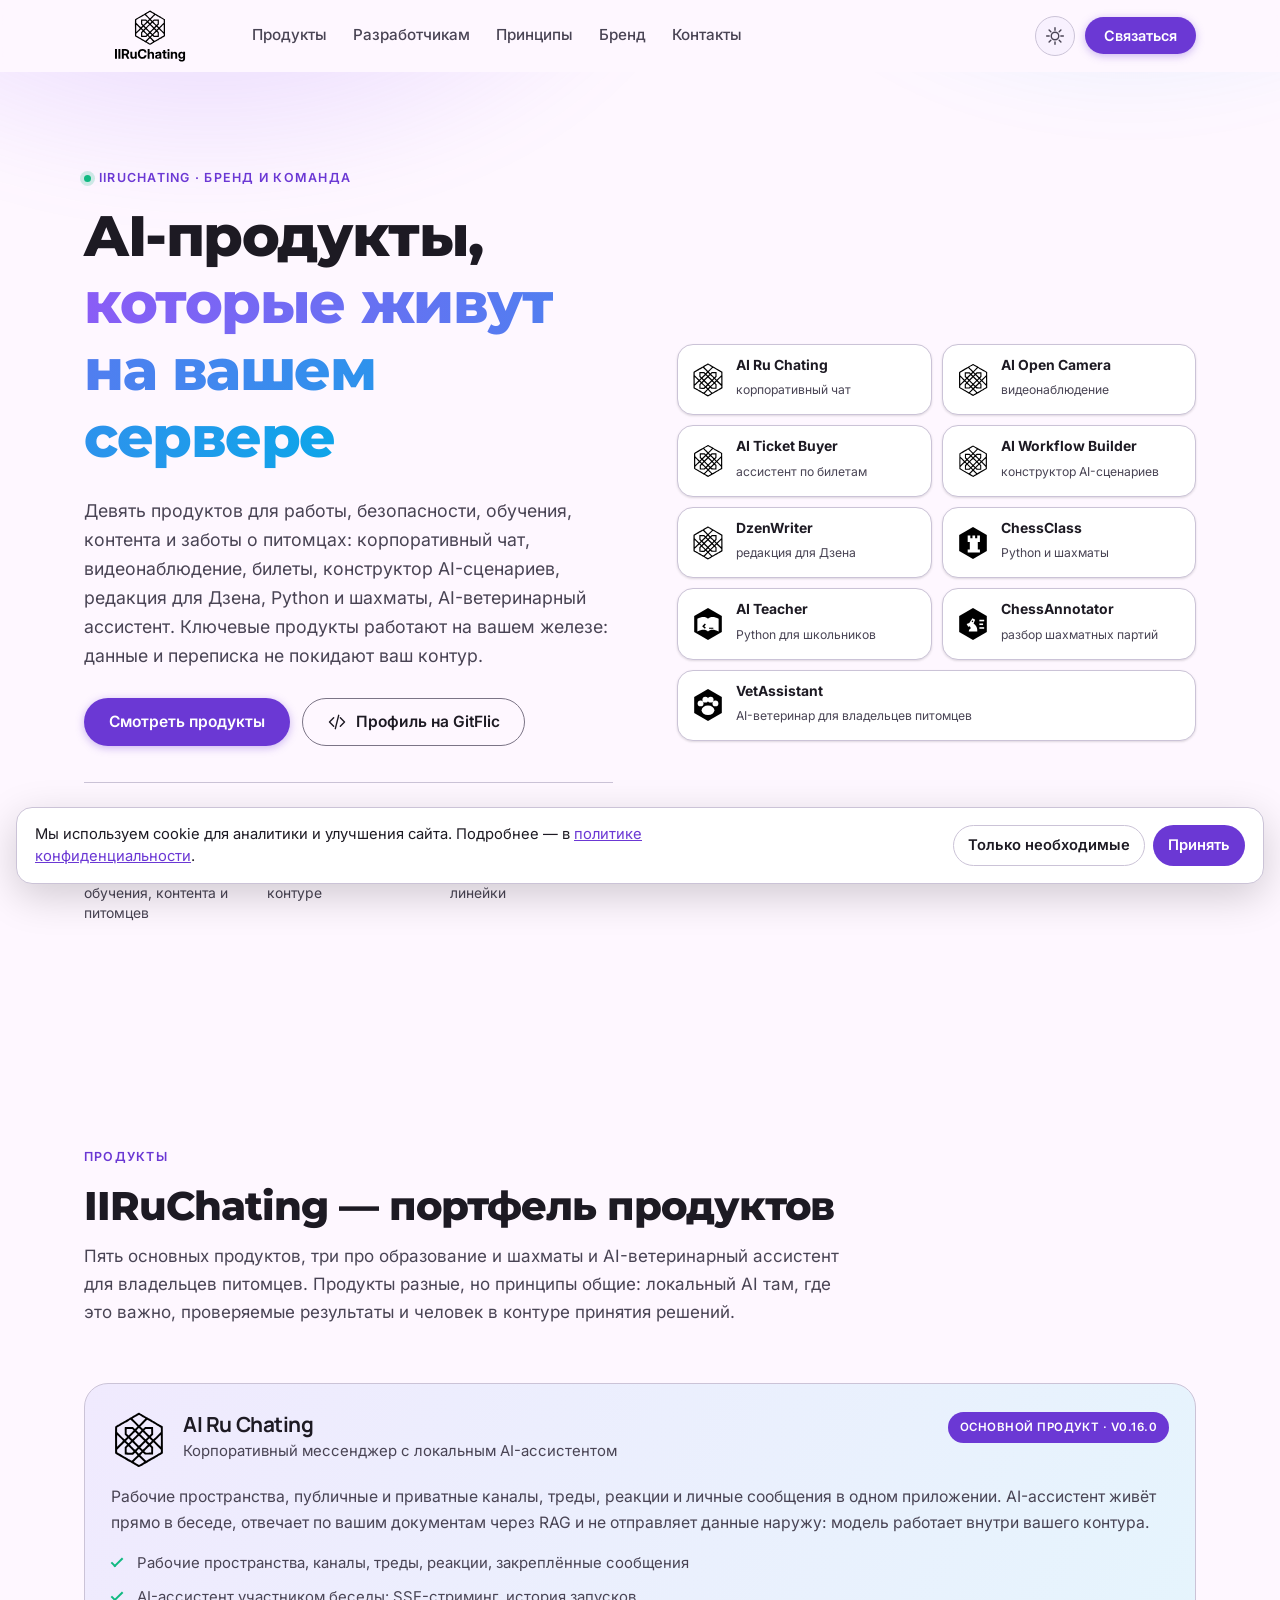
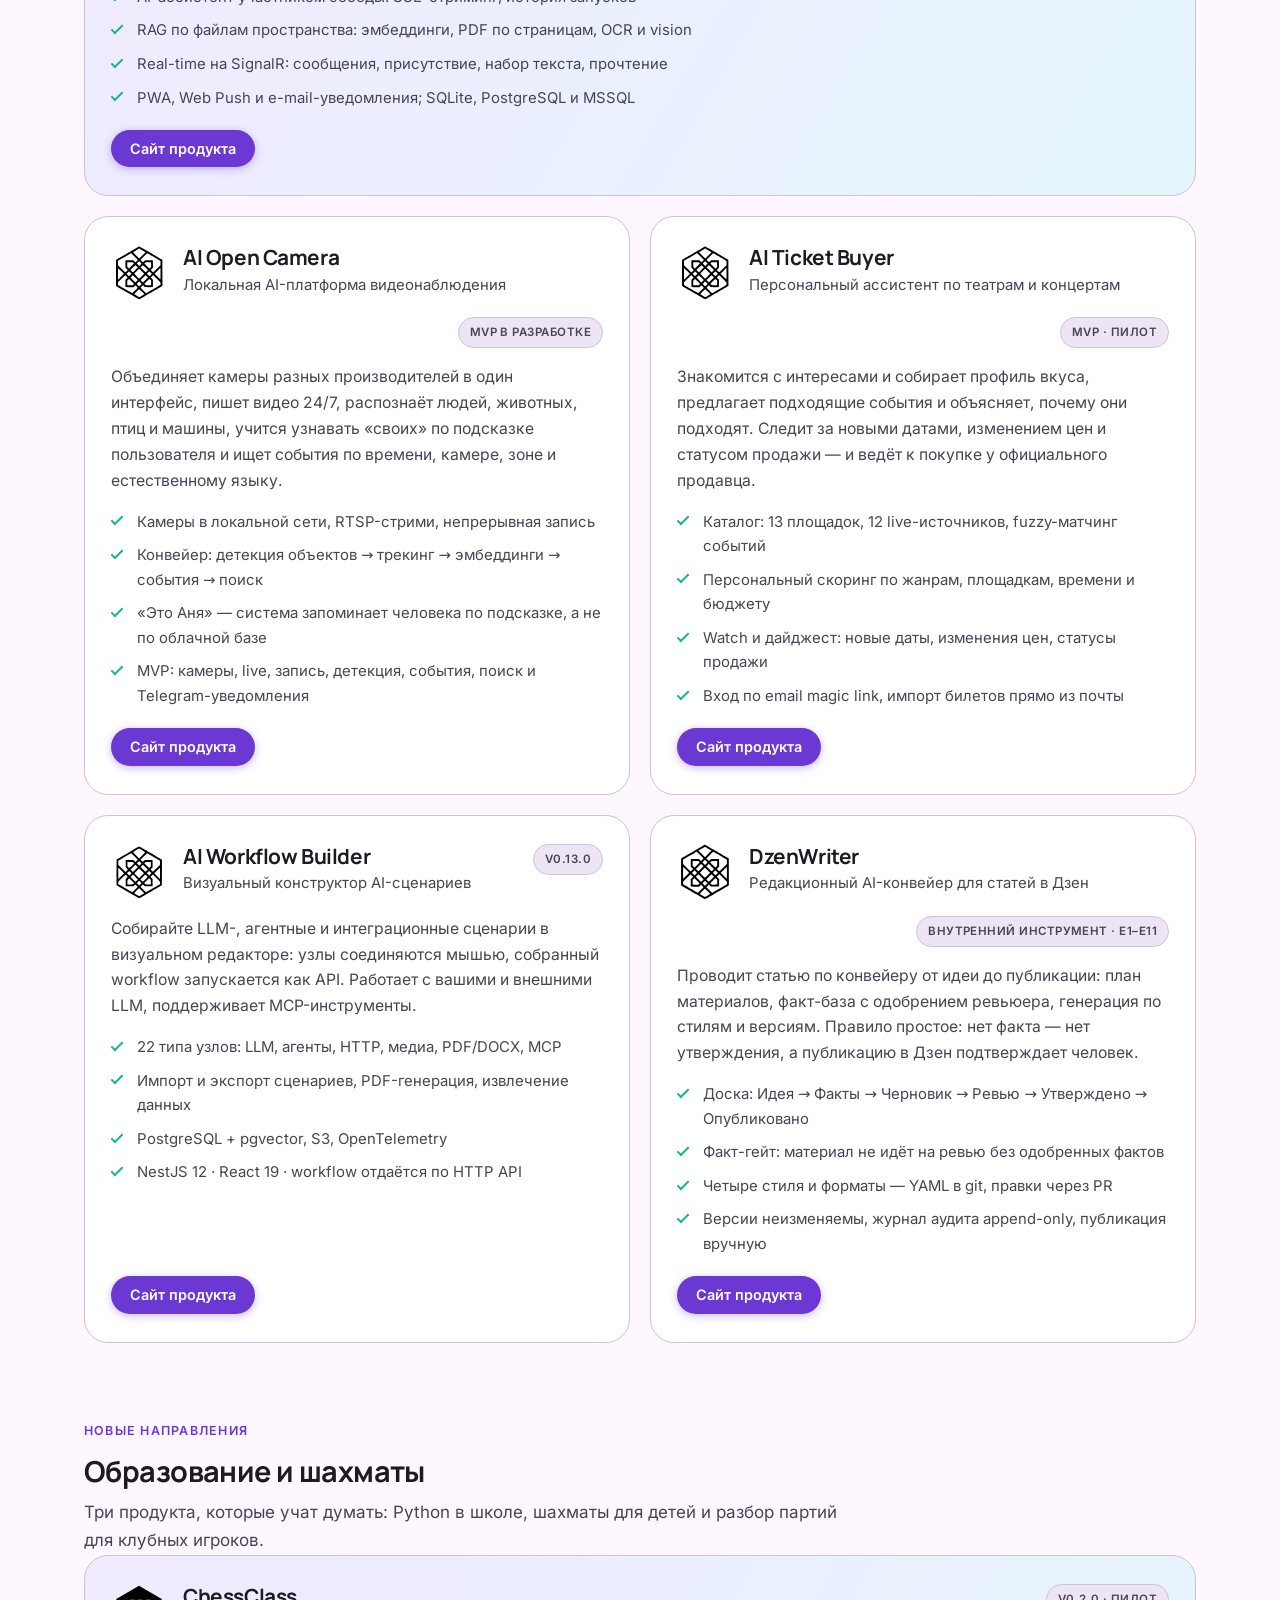
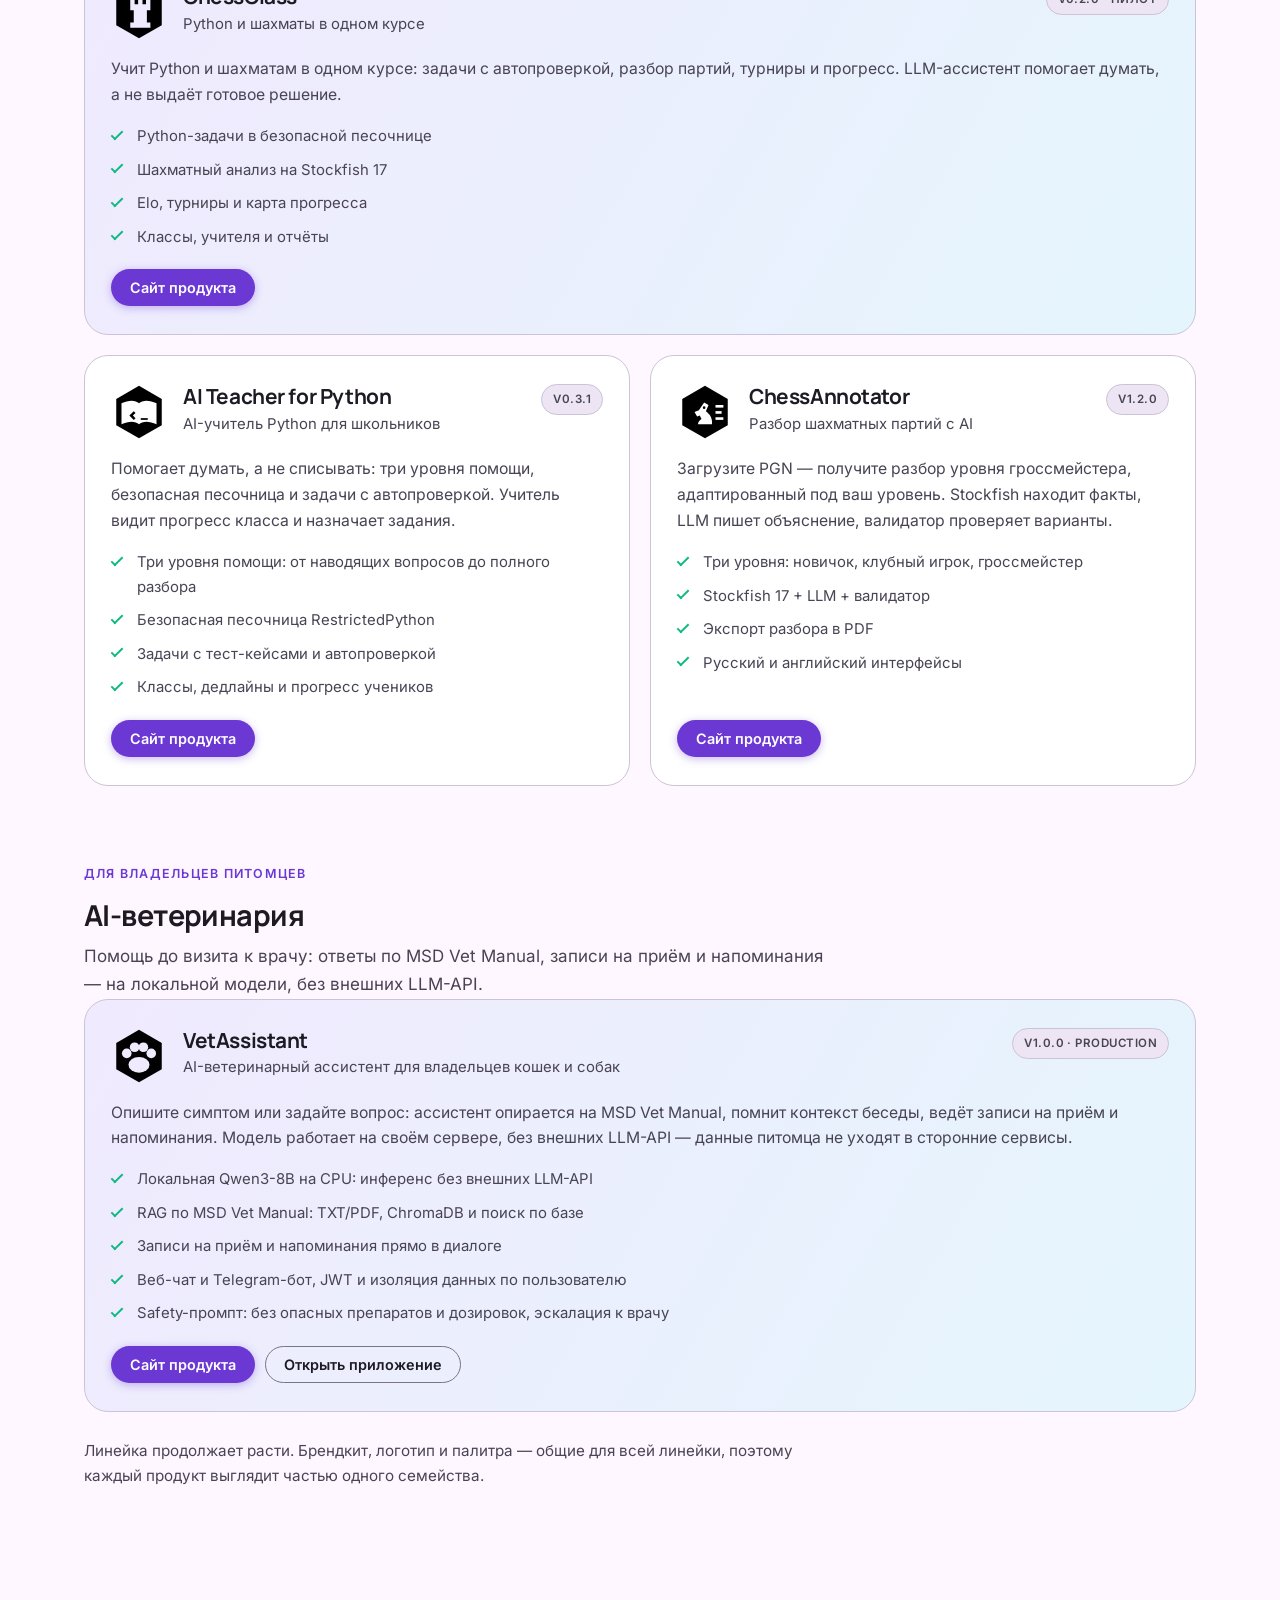
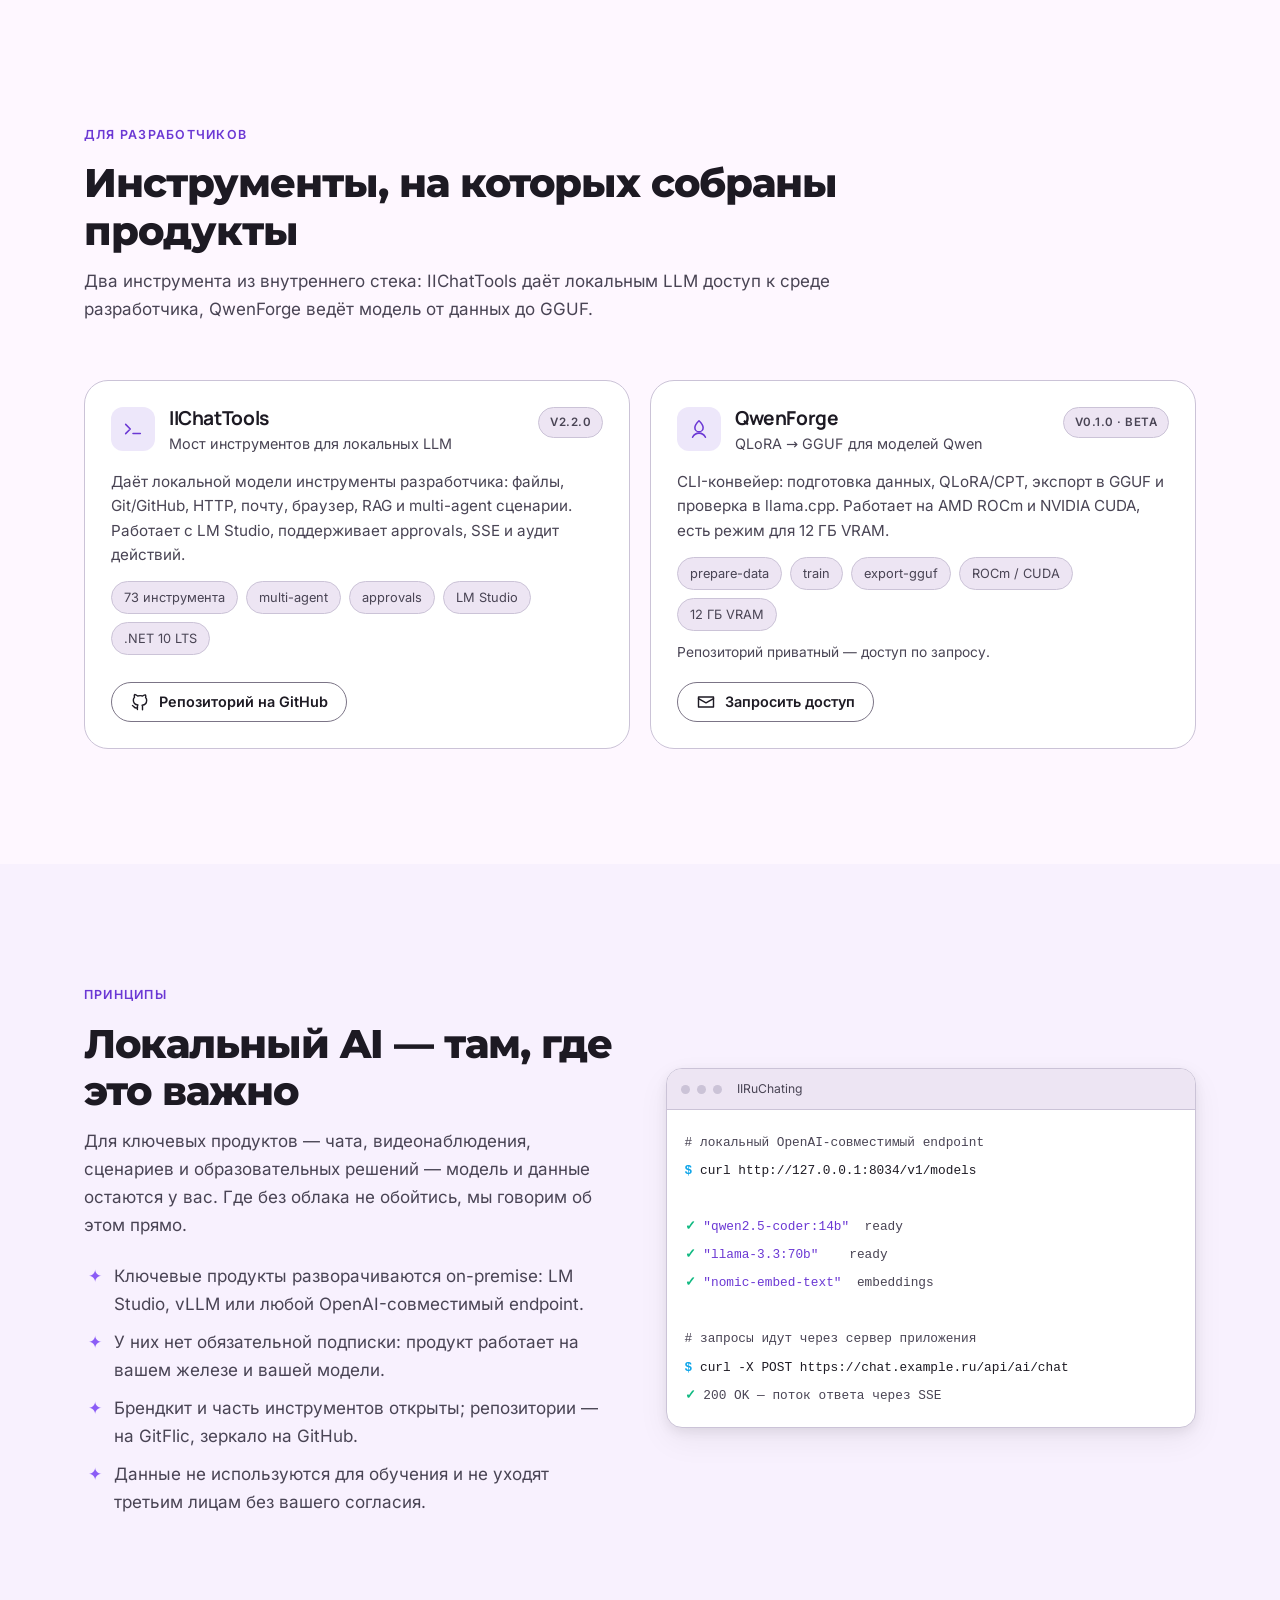
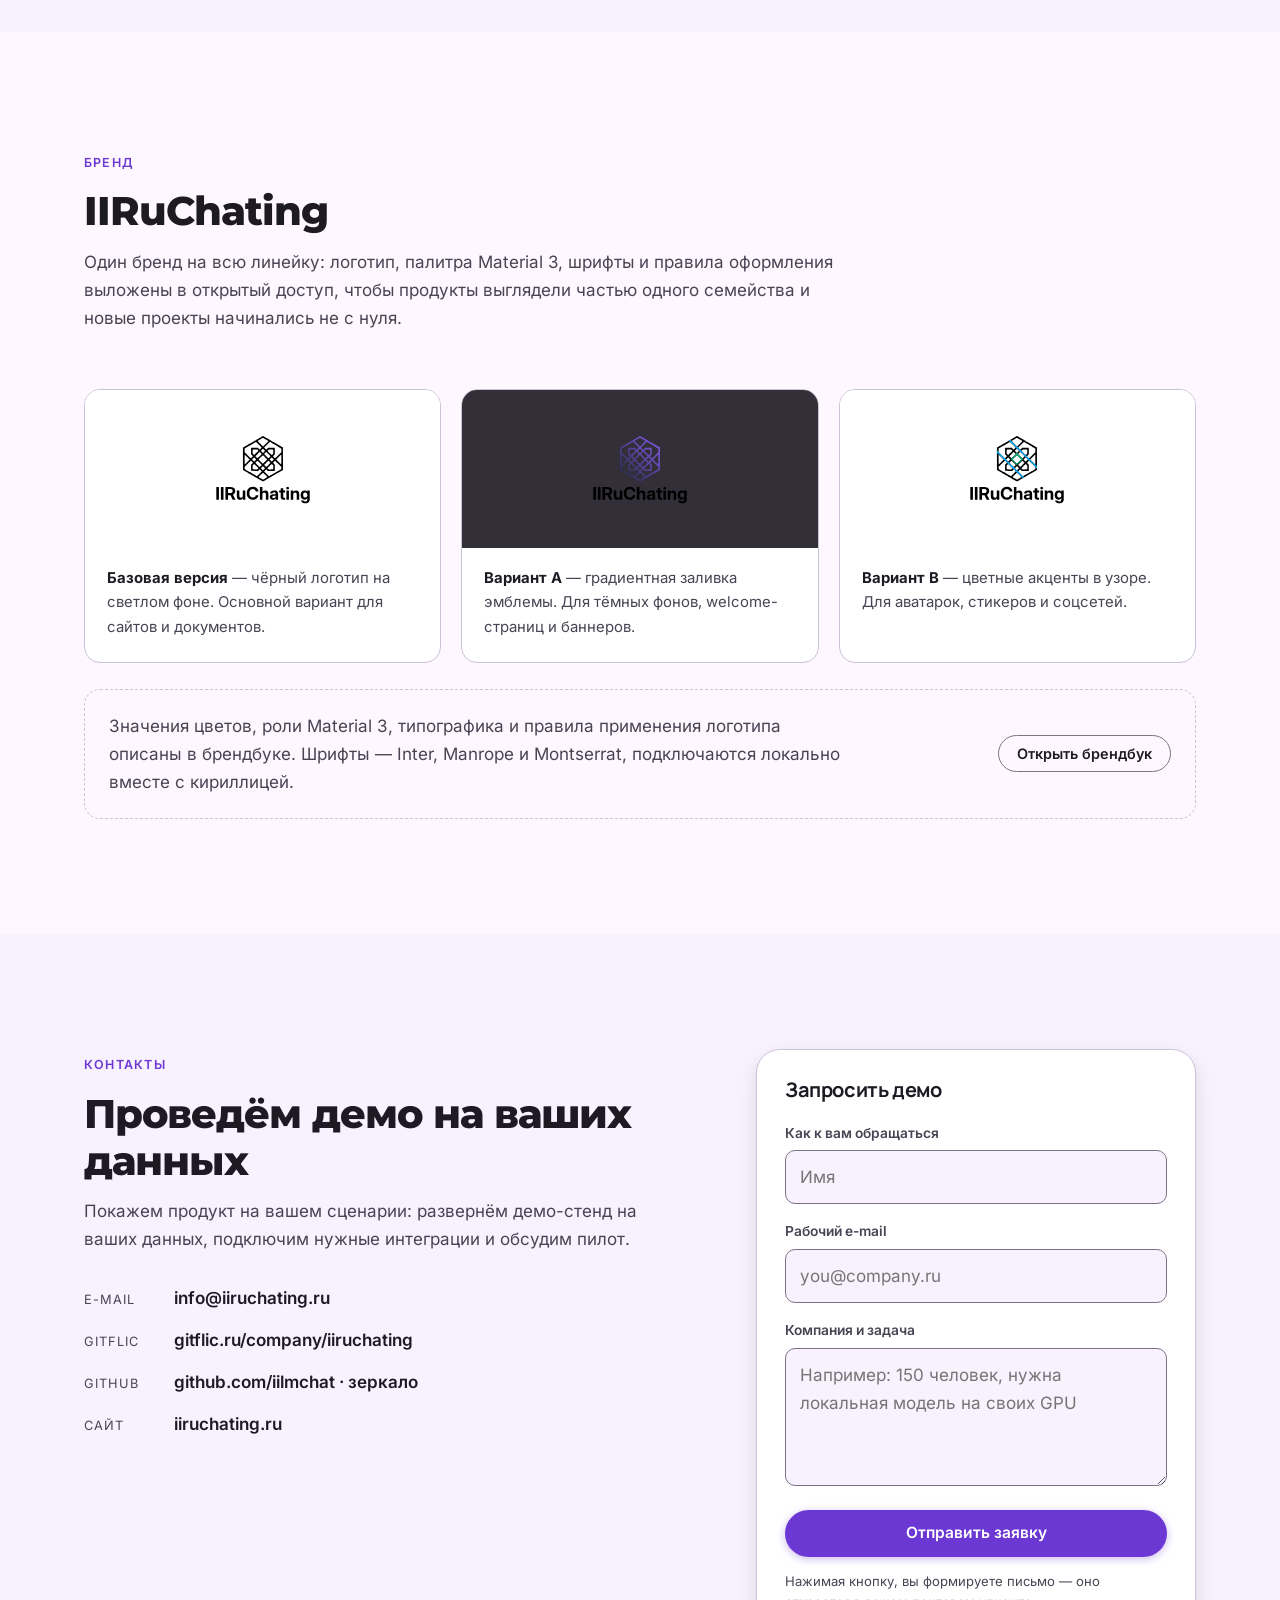
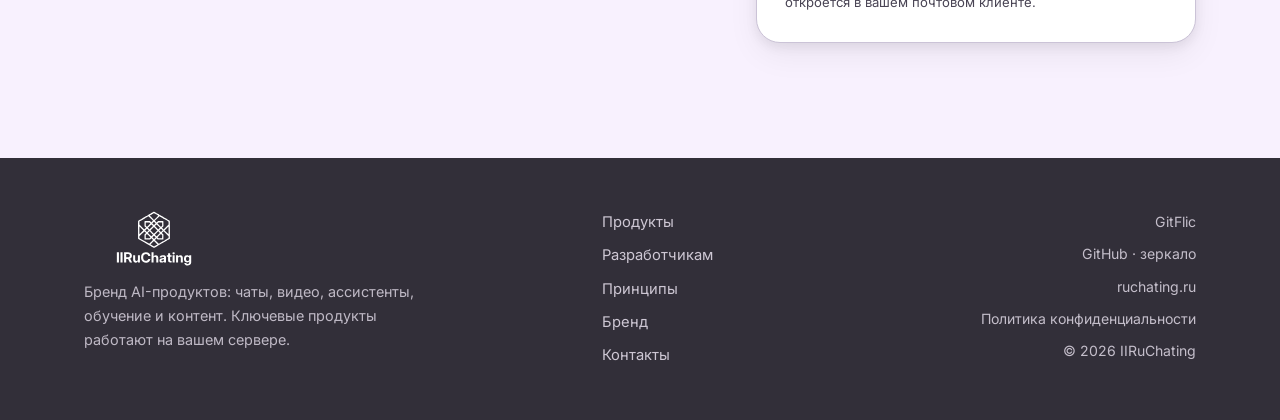
==== commit 24d534a2: "Витрина: уточнить описание блоков продуктов" ====
--- a/index.html
+++ b/index.html
@@ -188,8 +188,8 @@
         <p class="eyebrow">Продукты</p>
         <h2 class="section__title">IIRuChating — портфель продуктов</h2>
         <p class="section__lead">
-          Пять основных продуктов, три образовательных и AI-ветеринарный ассистент
-          для владельцев питомцев. Продукты разные, но принципы общие: локальный AI там,
+          Пять основных продуктов, три про образование и шахматы и AI-ветеринарный
+          ассистент для владельцев питомцев. Продукты разные, но принципы общие: локальный AI там,
           где это важно, проверяемые результаты и человек в контуре принятия решений.
         </p>
       </div>
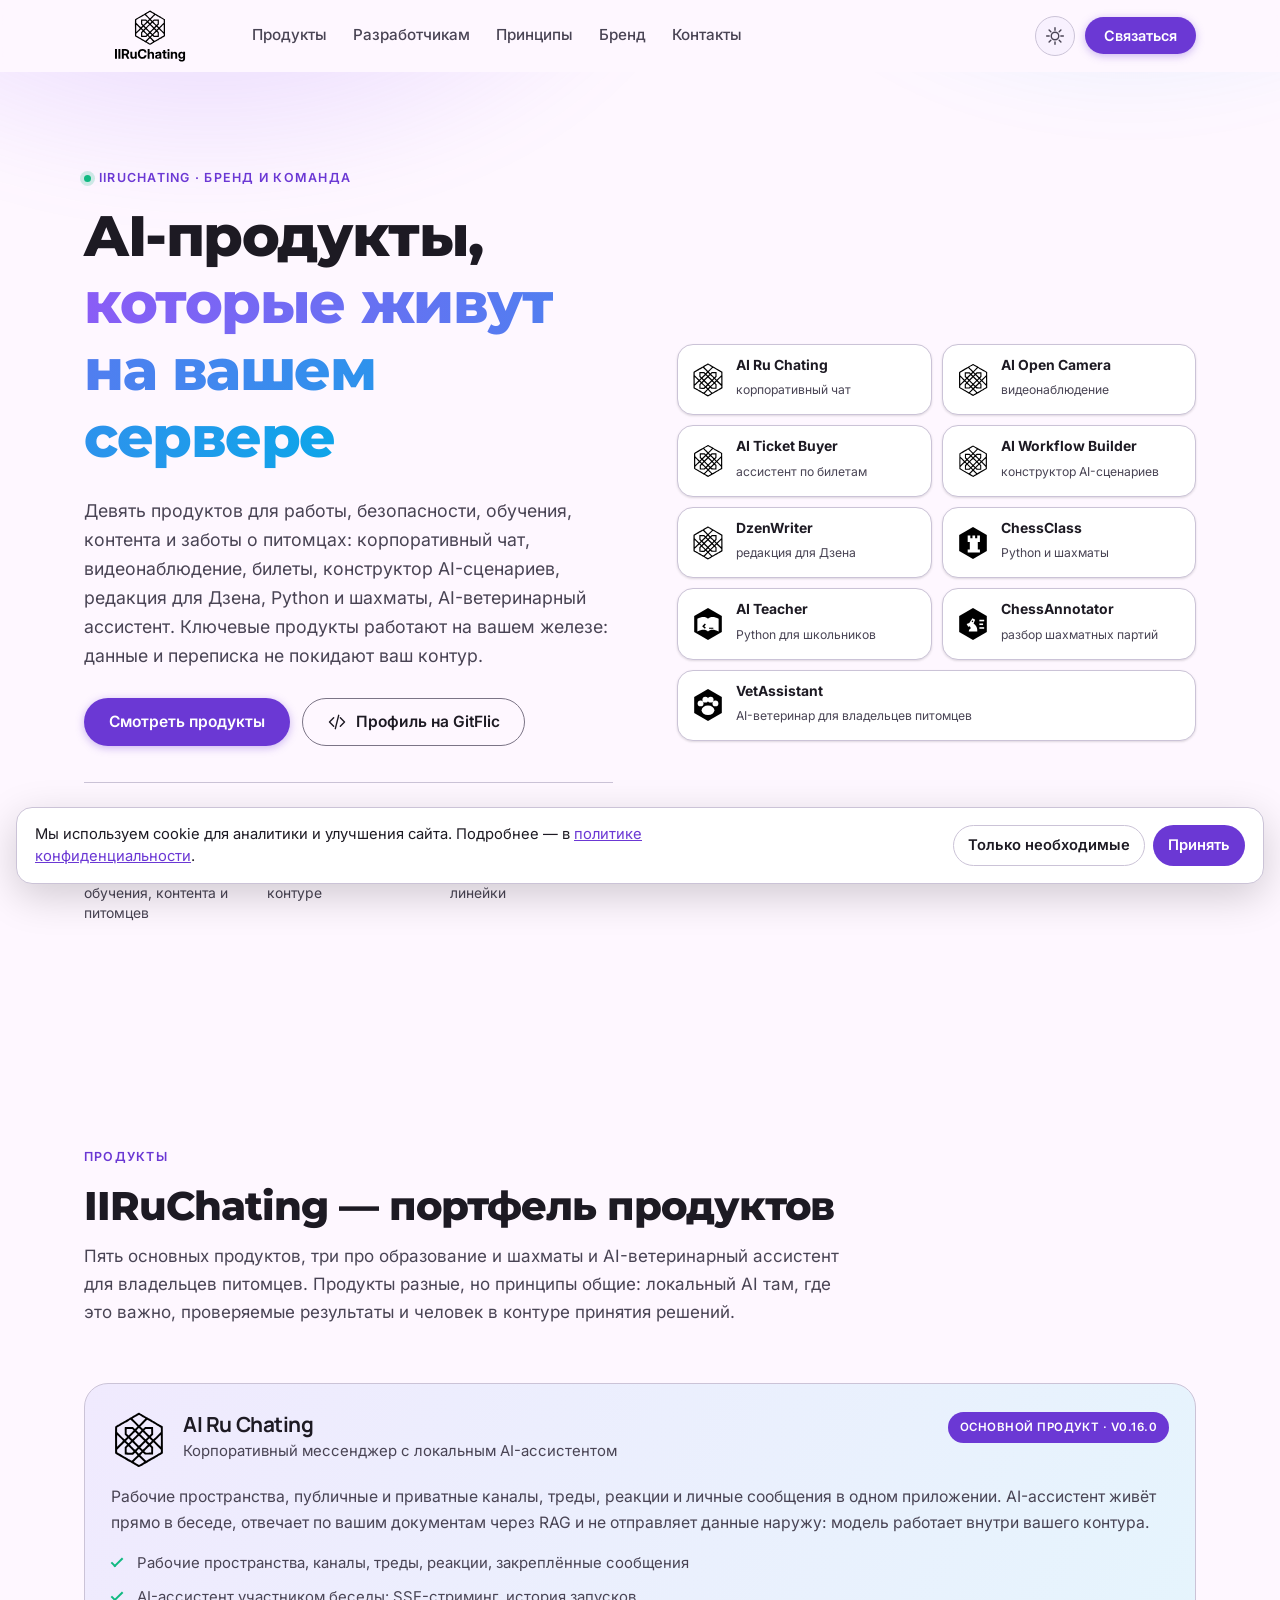
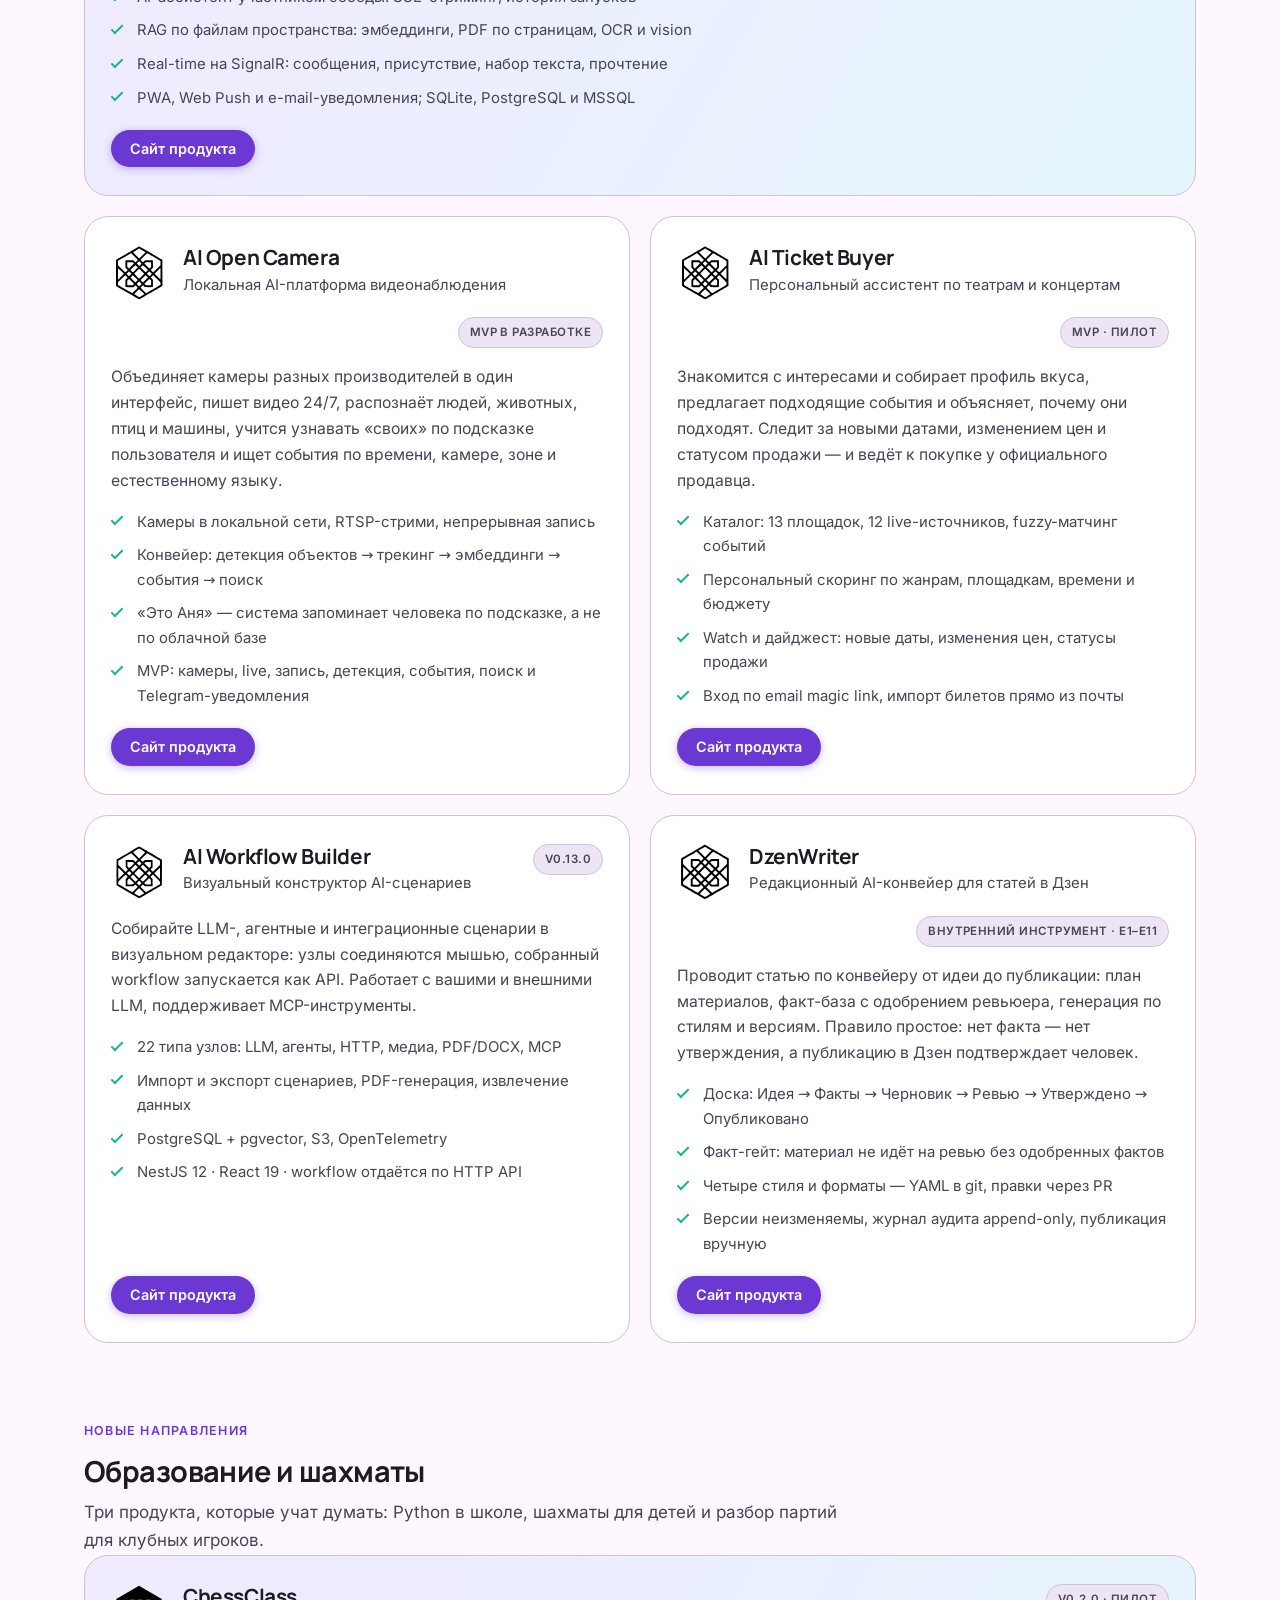
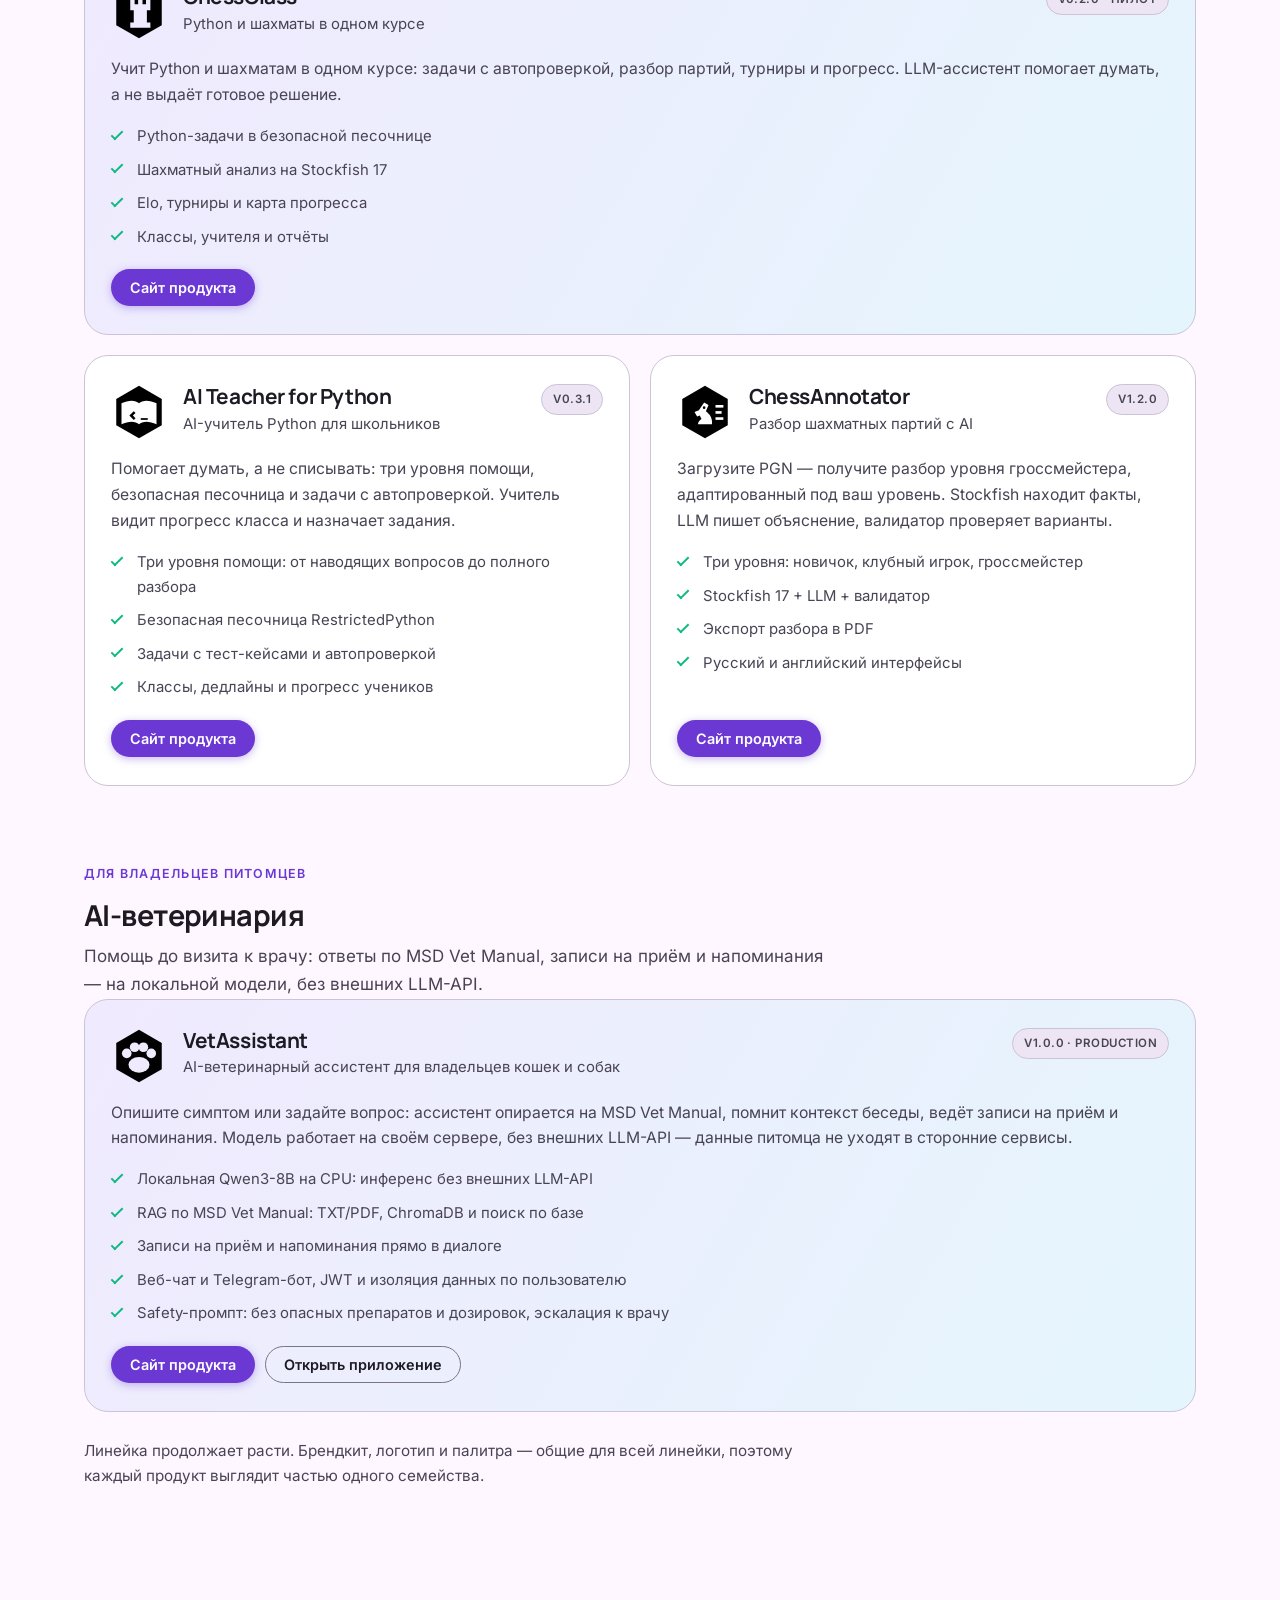
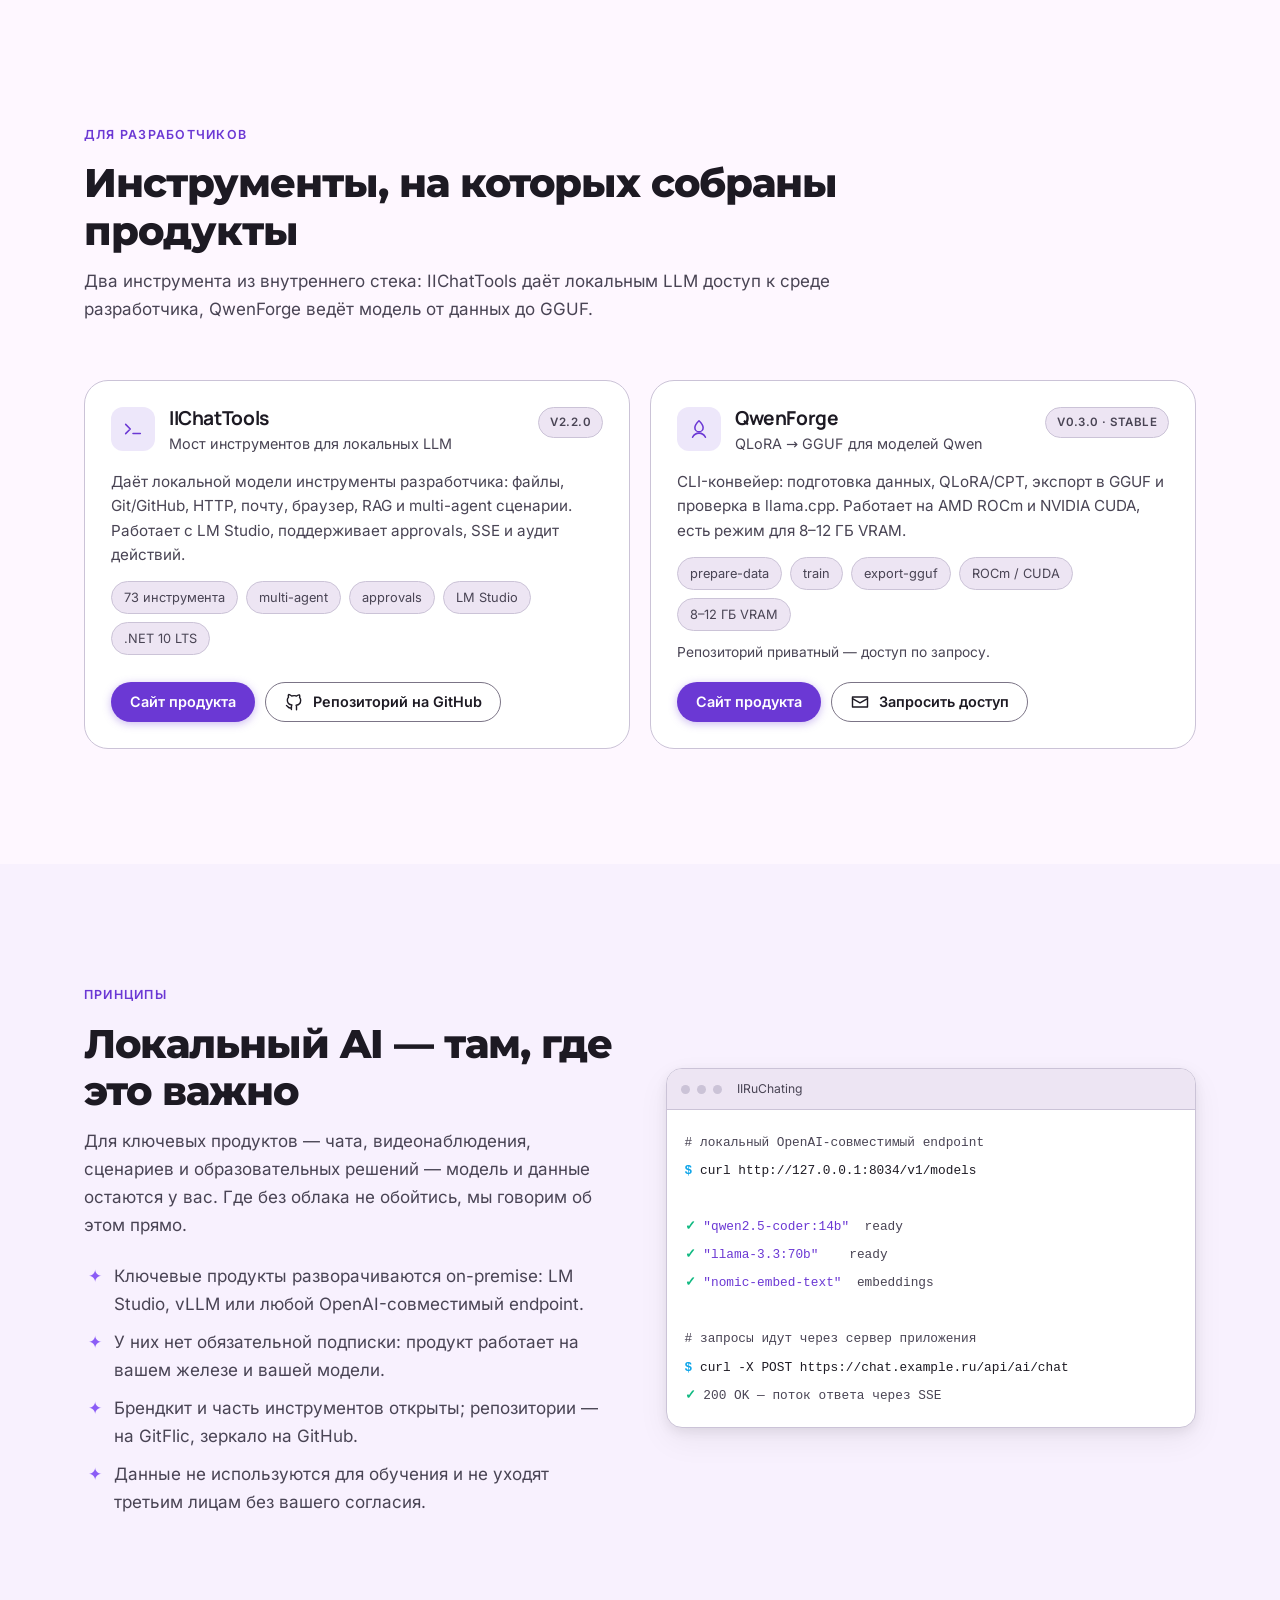
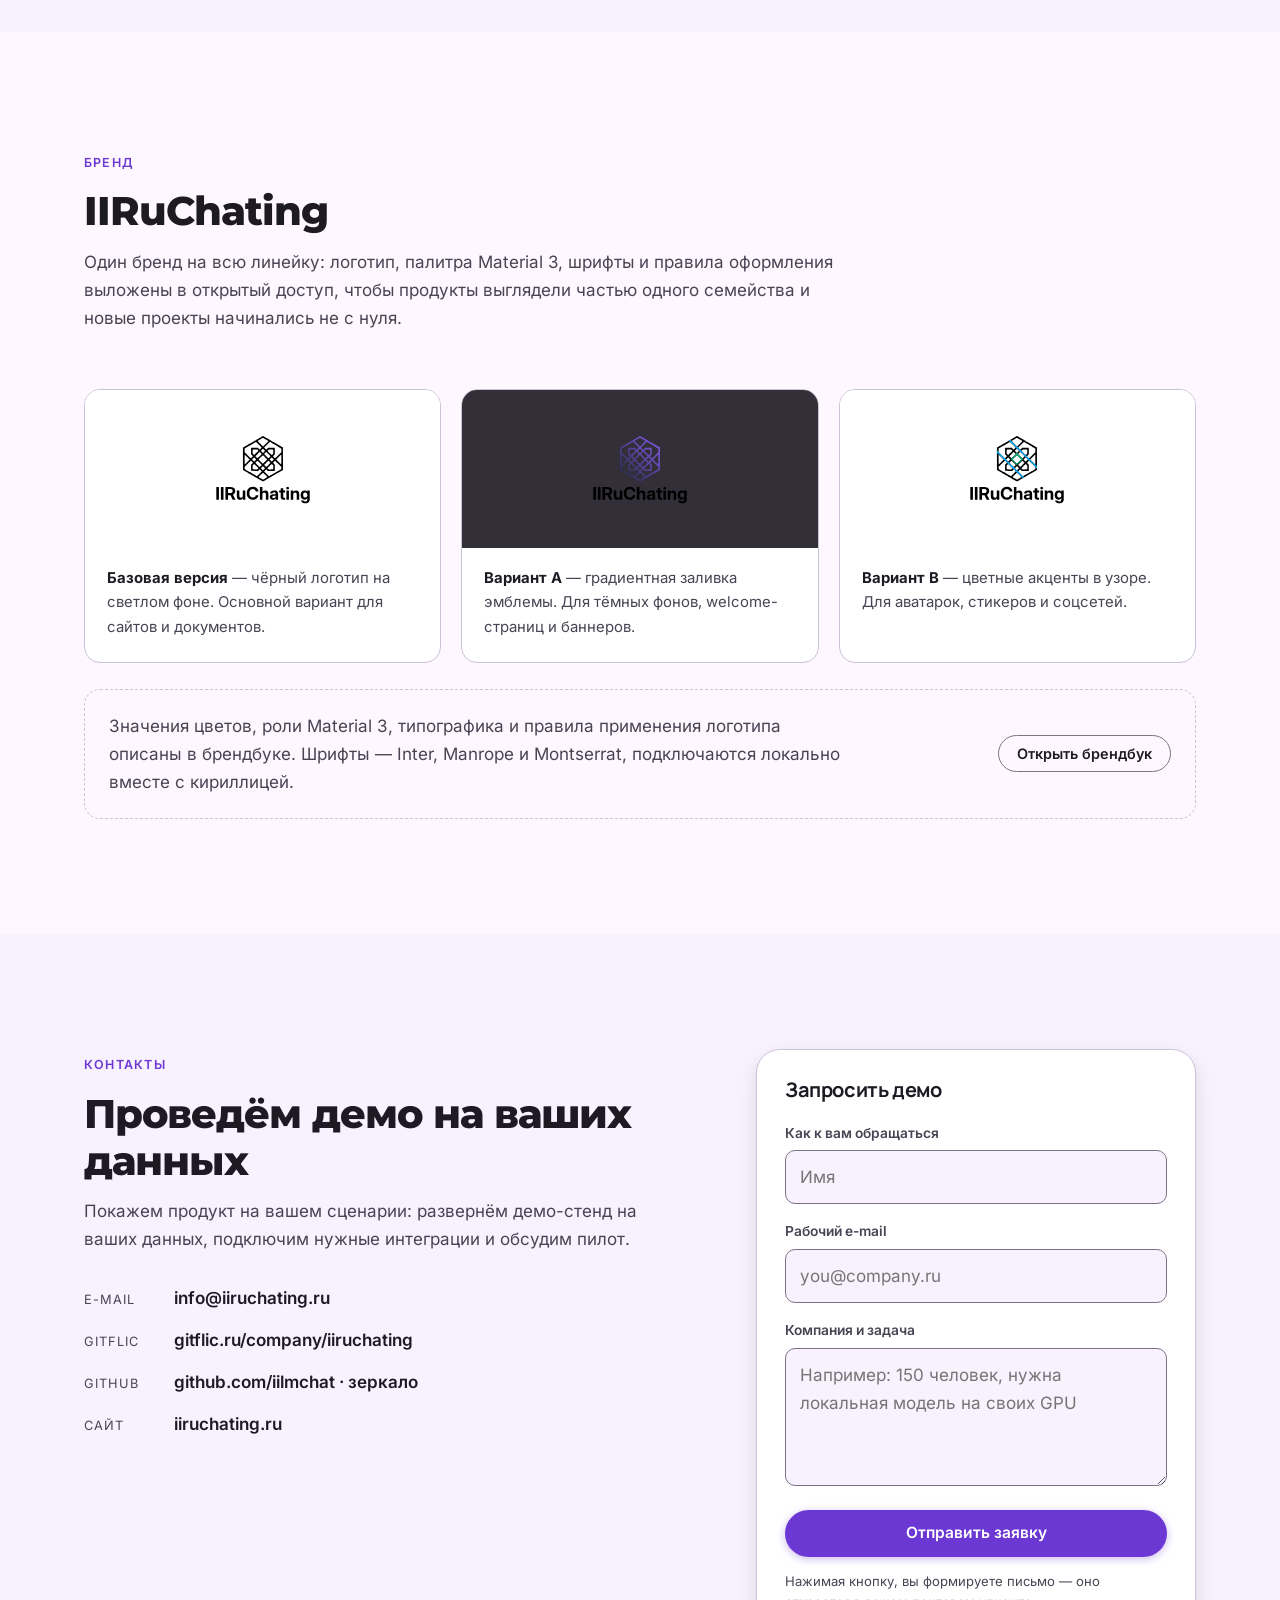
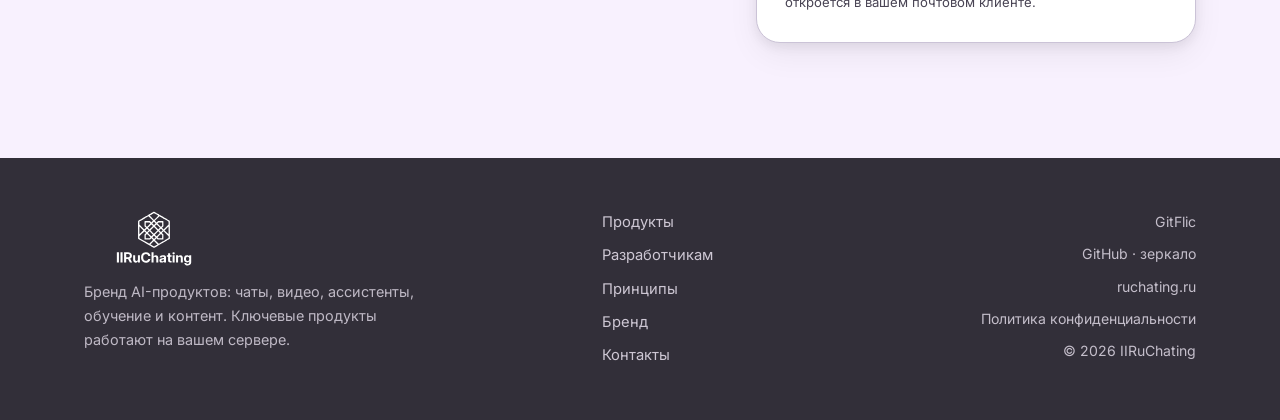
==== commit 080df738: "Витрина: лендинги IIChatTools и QwenForge" ====
--- a/index.html
+++ b/index.html
@@ -487,6 +487,7 @@
             <span class="stack-chip">.NET 10 LTS</span>
           </div>
           <div class="pcard__links">
+            <a class="btn btn--primary btn--sm" href="https://iiruchating.ru/iichattools/">Сайт продукта</a>
             <a class="btn btn--ghost btn--sm" href="https://github.com/iilmchat/IIChatTools" target="_blank" rel="noopener">
               <svg class="icon" viewBox="0 0 24 24" aria-hidden="true"><path d="M9 19c-4 1.3-4-2.2-6-2.7m12 5v-3.4c0-1 .1-1.4-.5-2 2.8-.3 5.5-1.4 5.5-6a4.6 4.6 0 0 0-1.3-3.2 4.2 4.2 0 0 0-.1-3.2s-1-.3-3.4 1.3a11.6 11.6 0 0 0-6 0C6.5 2.8 5.5 3.1 5.5 3.1a4.2 4.2 0 0 0-.1 3.2A4.6 4.6 0 0 0 4 9.5c0 4.6 2.7 5.7 5.5 6-.5.5-.6 1-.6 2V21"/></svg>
               Репозиторий на GitHub
@@ -503,22 +504,23 @@
               <h3>QwenForge</h3>
               <p class="devtool__tagline">QLoRA → GGUF для моделей Qwen</p>
             </div>
-            <span class="pcard__status">v0.1.0 · beta</span>
+            <span class="pcard__status">v0.3.0 · stable</span>
           </div>
           <p class="devtool__text">
             CLI-конвейер: подготовка данных, QLoRA/CPT, экспорт в GGUF и проверка
-            в llama.cpp. Работает на AMD ROCm и NVIDIA CUDA, есть режим для 12 ГБ VRAM.
+            в llama.cpp. Работает на AMD ROCm и NVIDIA CUDA, есть режим для 8–12 ГБ VRAM.
           </p>
           <div class="stack-chips">
             <span class="stack-chip">prepare-data</span>
             <span class="stack-chip">train</span>
             <span class="stack-chip">export-gguf</span>
             <span class="stack-chip">ROCm / CUDA</span>
-            <span class="stack-chip">12 ГБ VRAM</span>
+            <span class="stack-chip">8–12 ГБ VRAM</span>
           </div>
           <p class="devtool__note">Репозиторий приватный — доступ по запросу.</p>
           <div class="pcard__links">
-            <a class="btn btn--ghost btn--sm" href="#contact">
+            <a class="btn btn--primary btn--sm" href="https://iiruchating.ru/qwenforge/">Сайт продукта</a>
+            <a class="btn btn--ghost btn--sm" href="mailto:info@iiruchating.ru?subject=QwenForge%3A%20%D0%B7%D0%B0%D0%BF%D1%80%D0%BE%D1%81%20%D0%B4%D0%BE%D1%81%D1%82%D1%83%D0%BF%D0%B0">
               <svg class="icon" viewBox="0 0 24 24" aria-hidden="true"><path d="M3 6h18v12H3z"/><path d="m3 8 9 5 9-5"/></svg>
               Запросить доступ
             </a>
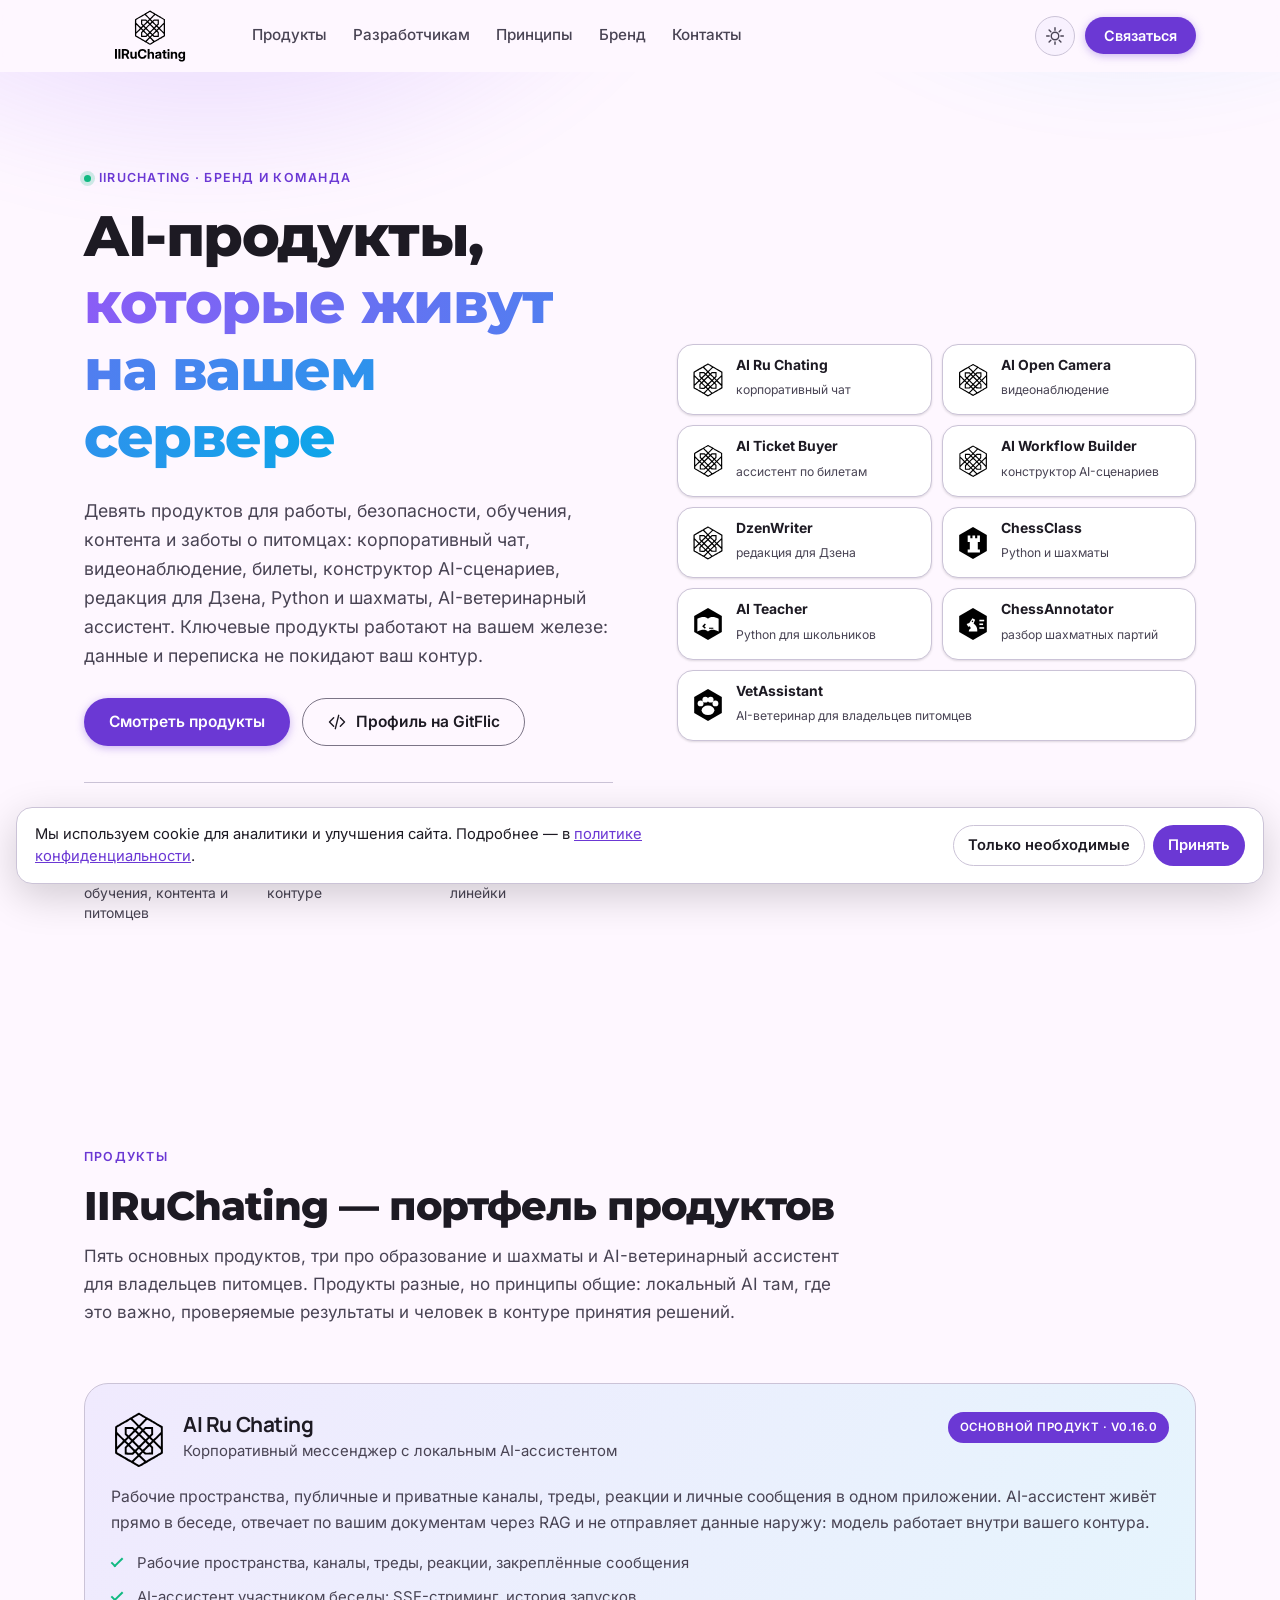
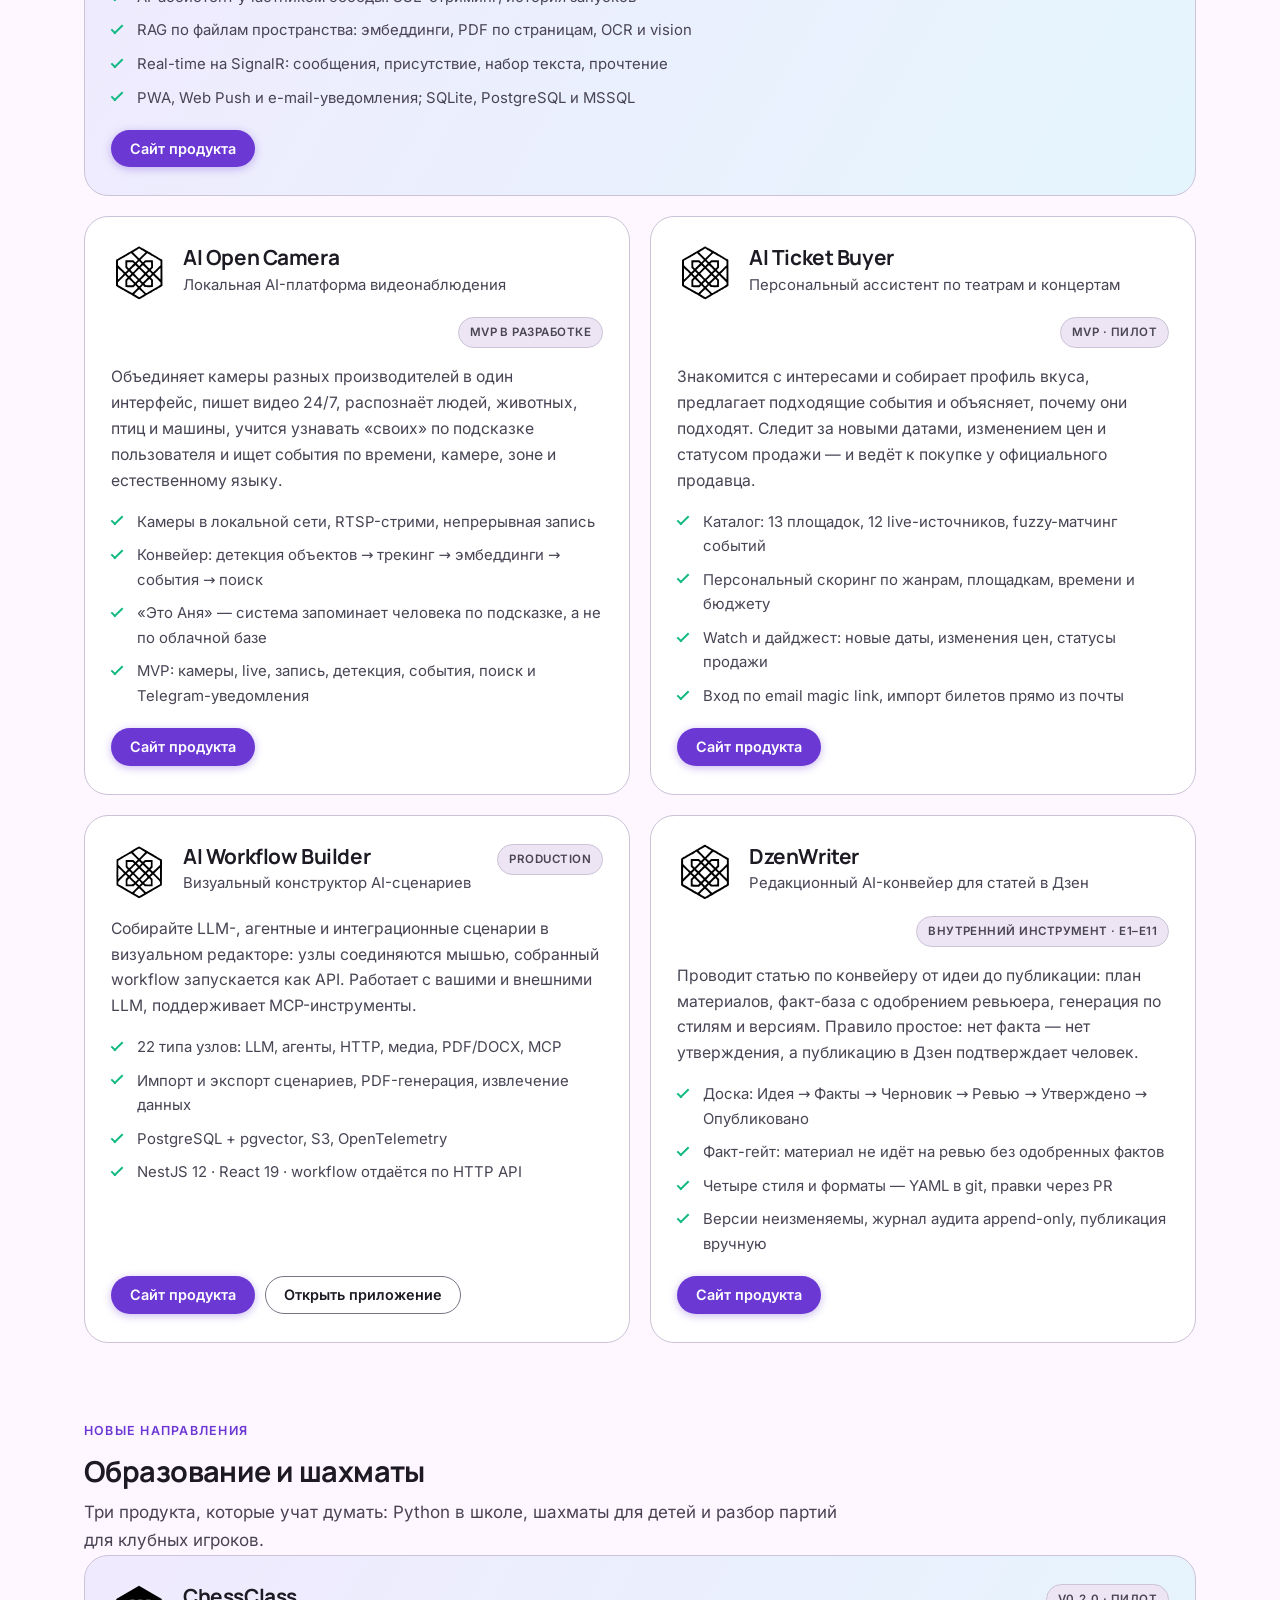
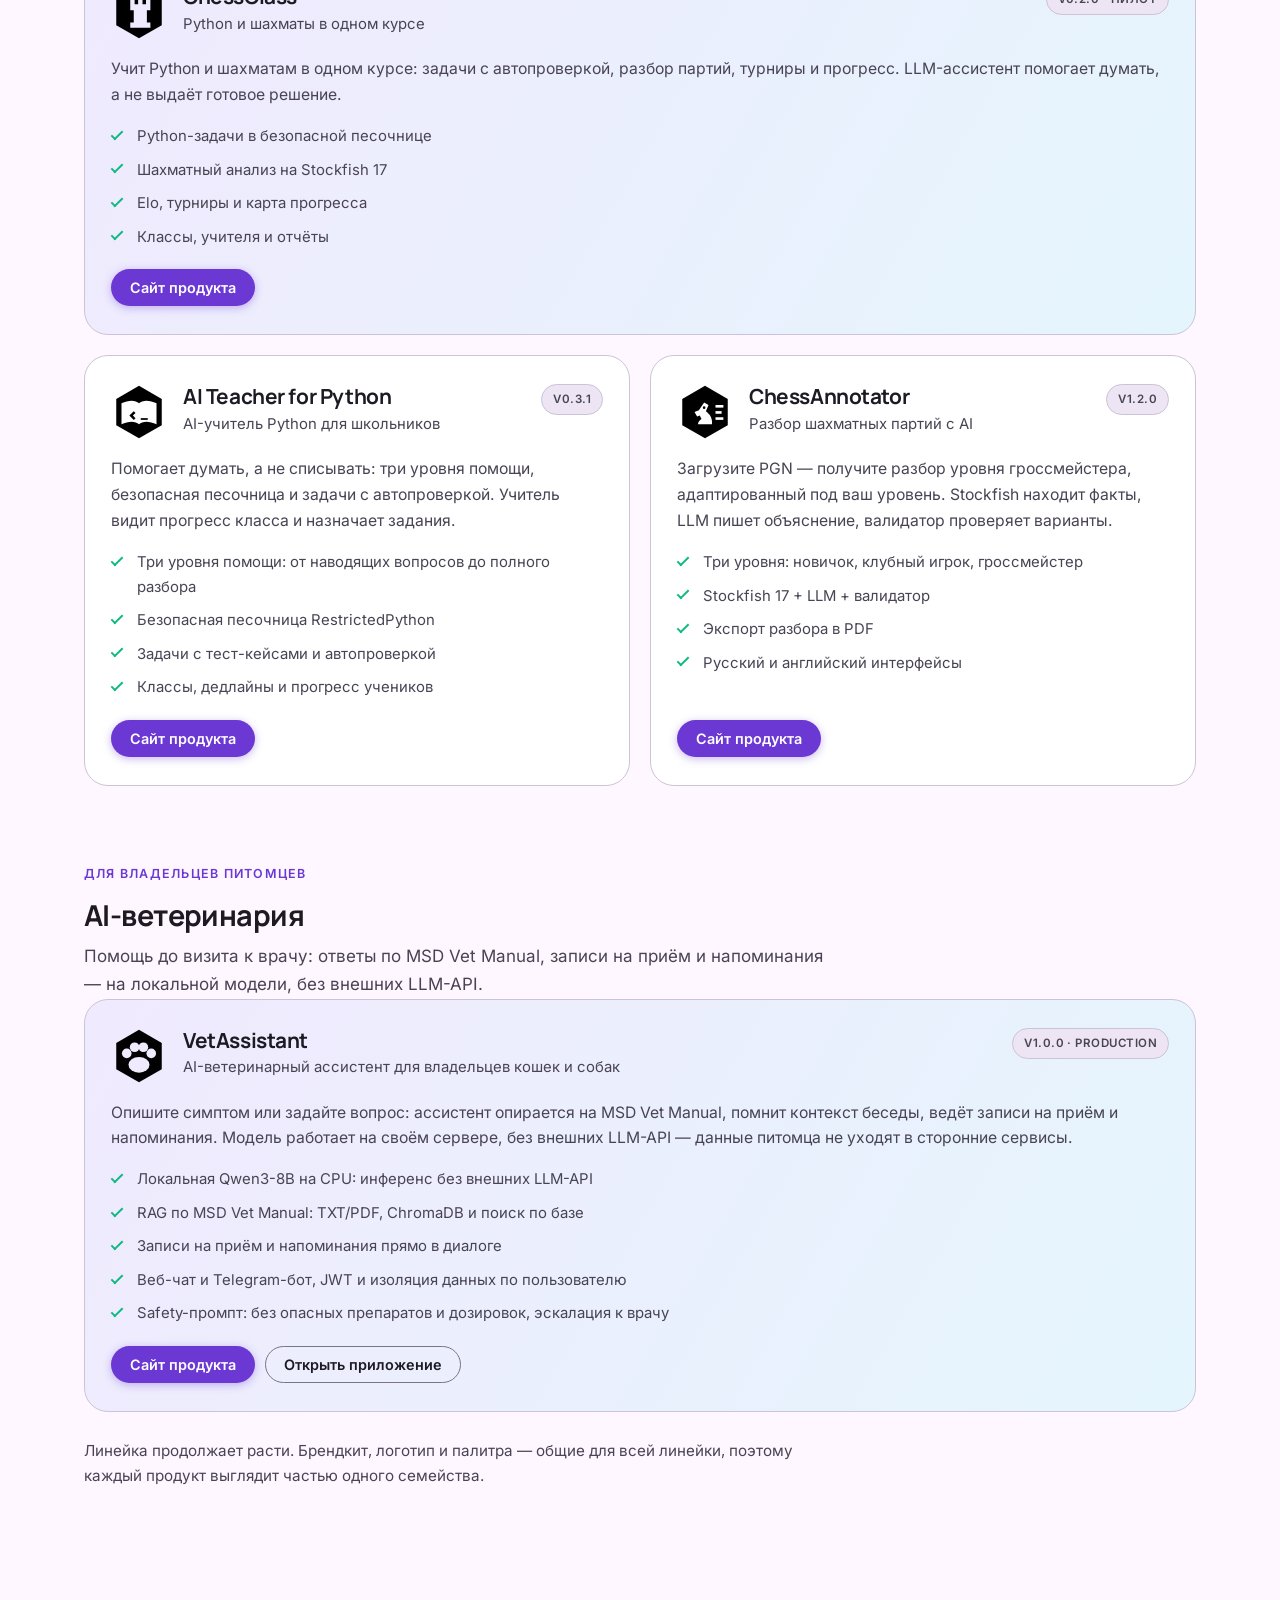
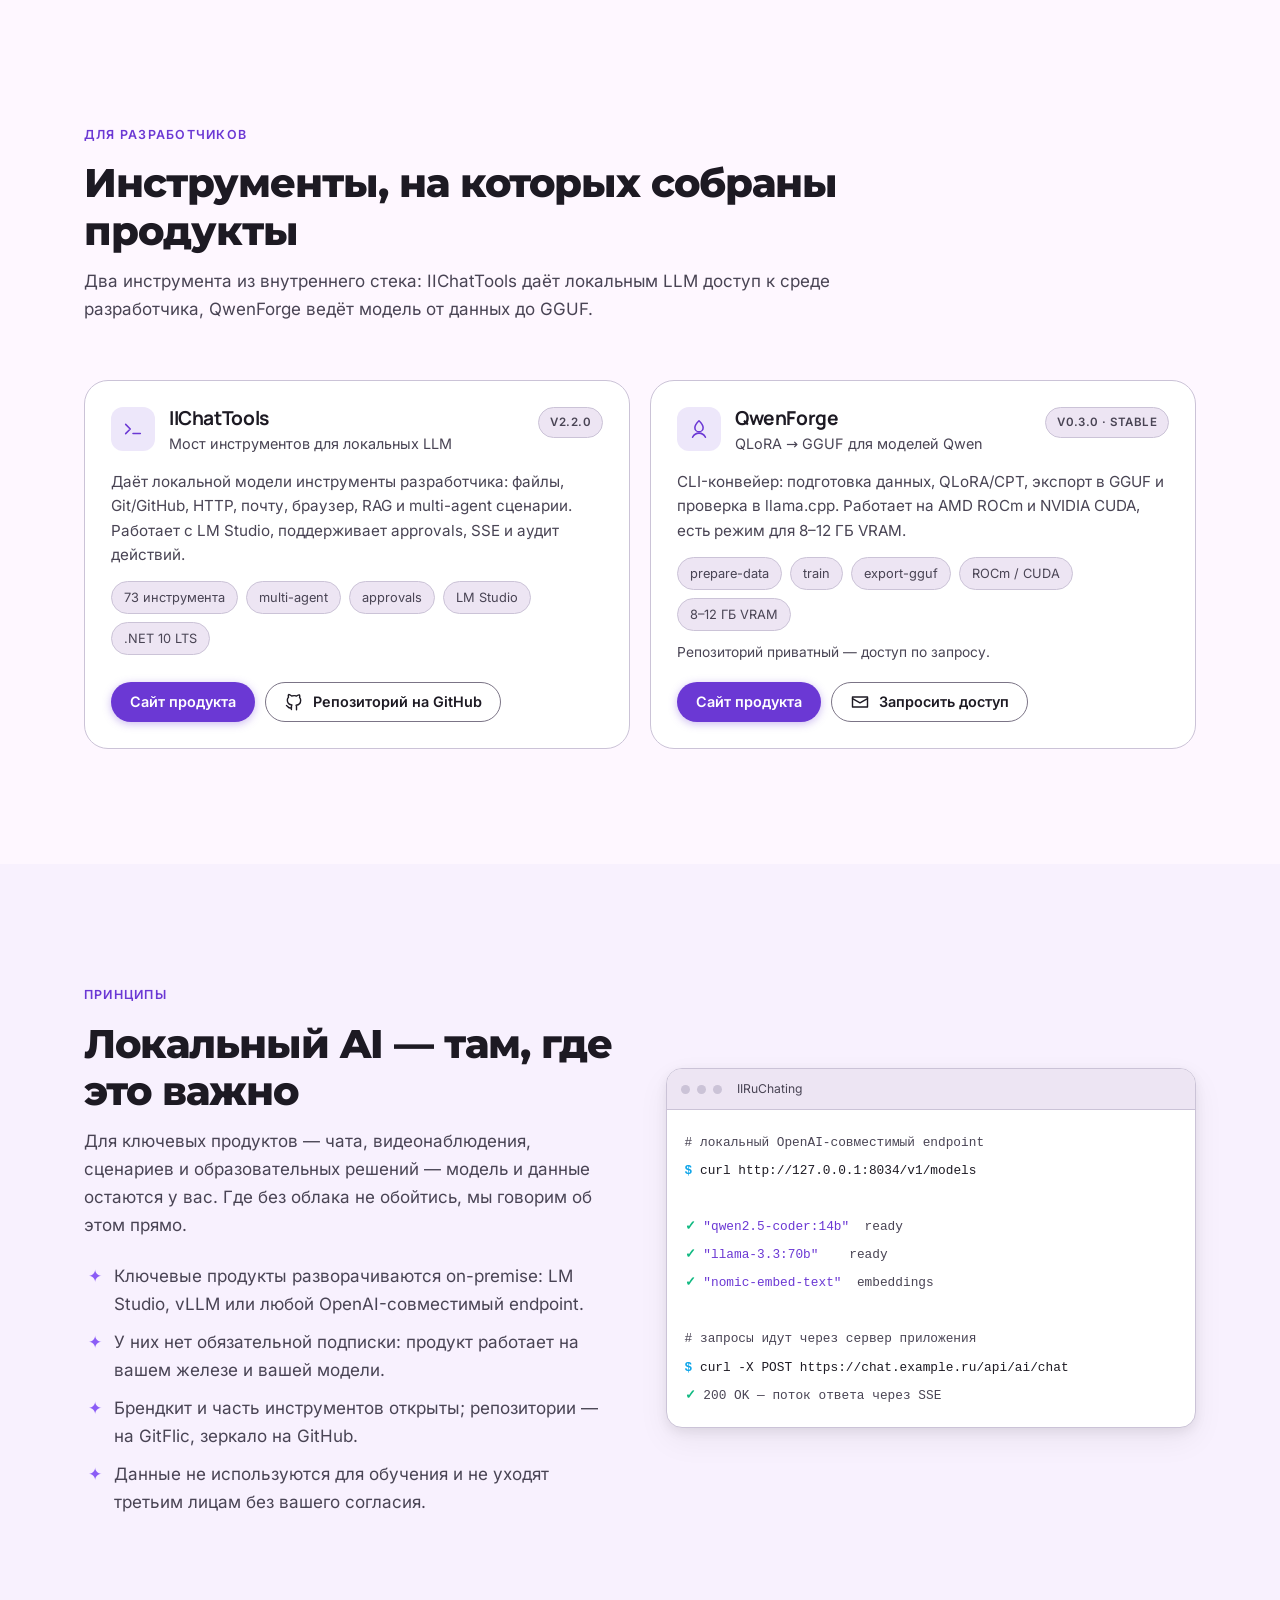
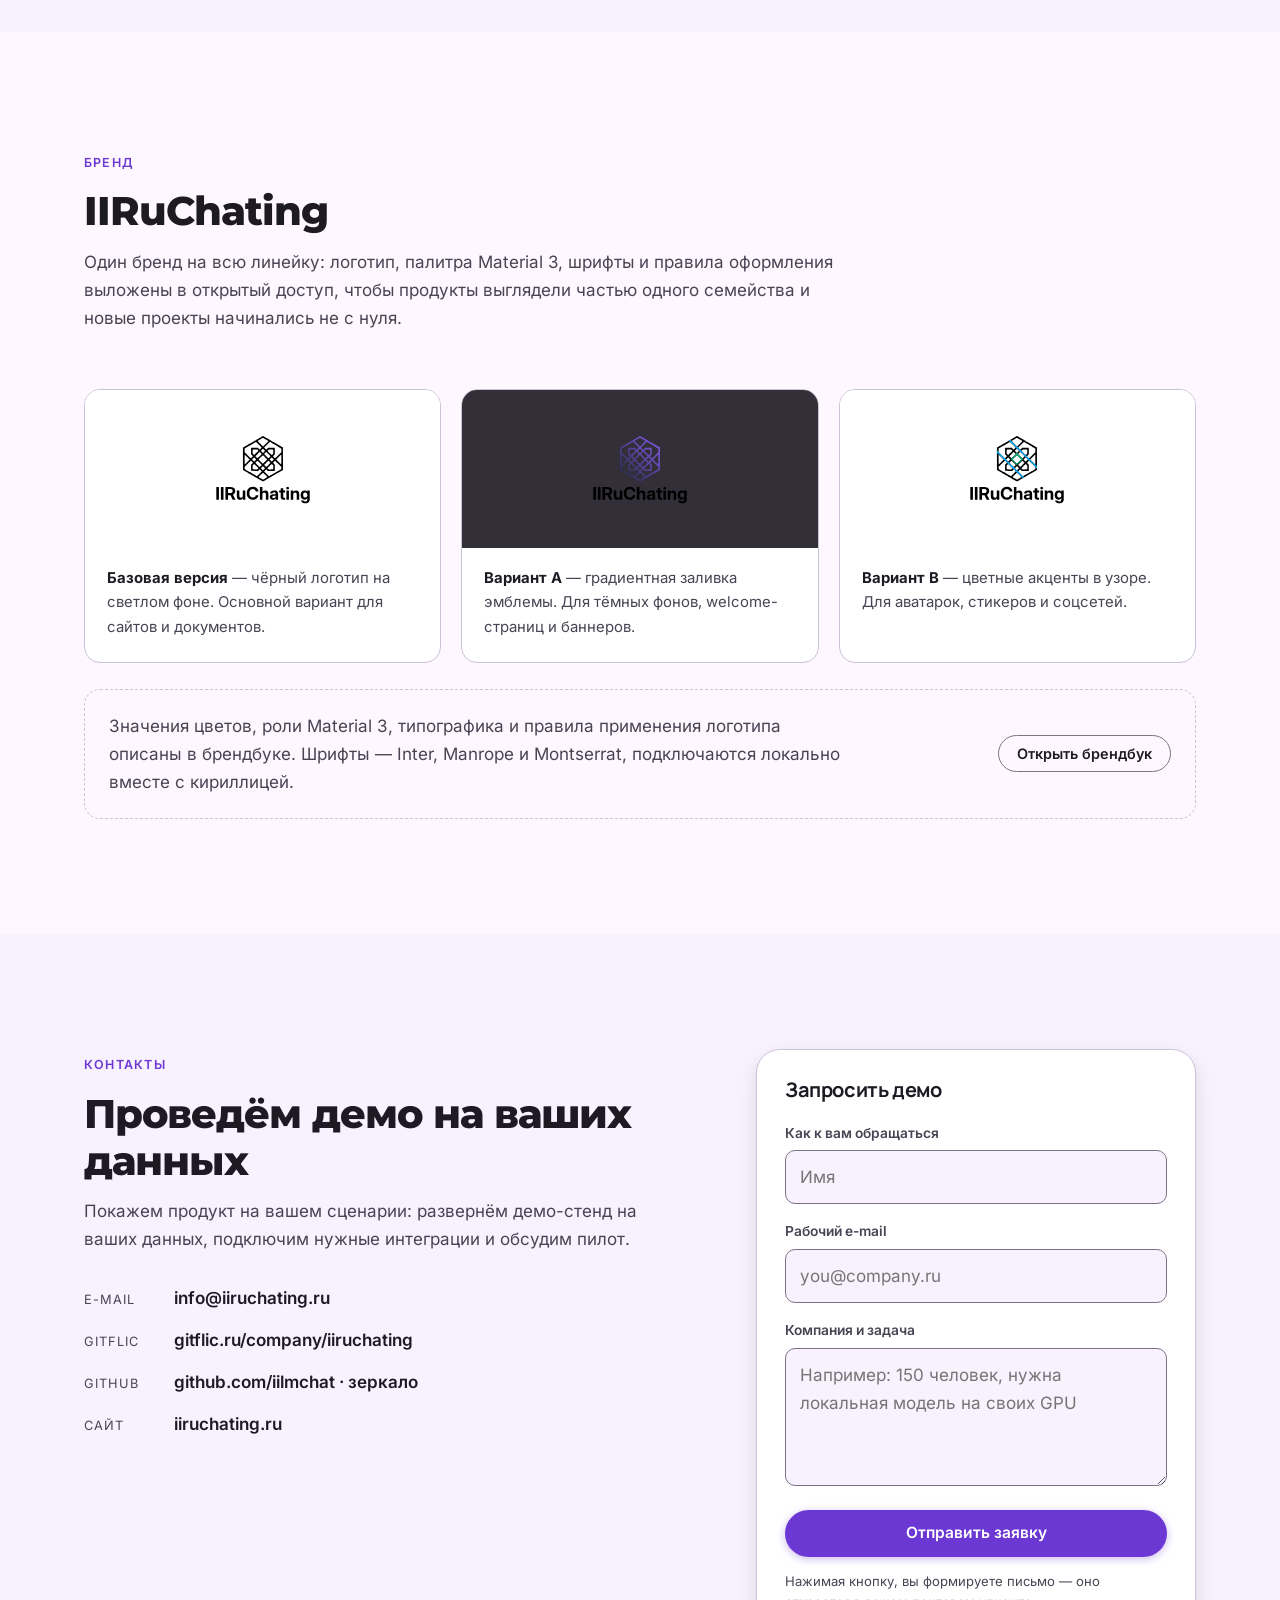
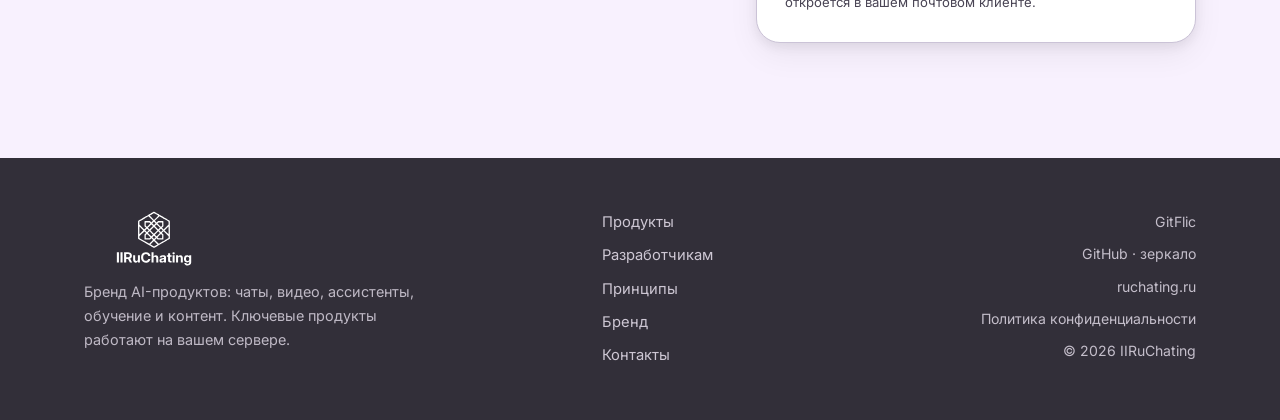
==== commit 7c5db41b: "Витрина: лендинг AI Workflow Builder и две ссылки на карточке" ====
--- a/index.html
+++ b/index.html
@@ -278,7 +278,7 @@
               <h3>AI Workflow Builder</h3>
               <p class="pcard__tagline">Визуальный конструктор AI-сценариев</p>
             </div>
-            <span class="pcard__status">v0.13.0</span>
+            <span class="pcard__status">production</span>
           </div>
           <p class="pcard__text">
             Собирайте LLM-, агентные и интеграционные сценарии в визуальном редакторе:
@@ -292,7 +292,8 @@
             <li>NestJS 12 · React 19 · workflow отдаётся по HTTP API</li>
           </ul>
           <div class="pcard__links">
-            <a class="btn btn--primary btn--sm" href="https://ai-workflow-builder.iiruchating.ru/" target="_blank" rel="noopener">Сайт продукта</a>
+            <a class="btn btn--primary btn--sm" href="https://iiruchating.ru/workflow-builder/" target="_blank" rel="noopener">Сайт продукта</a>
+            <a class="btn btn--ghost btn--sm" href="https://ai-workflow-builder.ru/" target="_blank" rel="noopener">Открыть приложение</a>
           </div>
         </article>
 
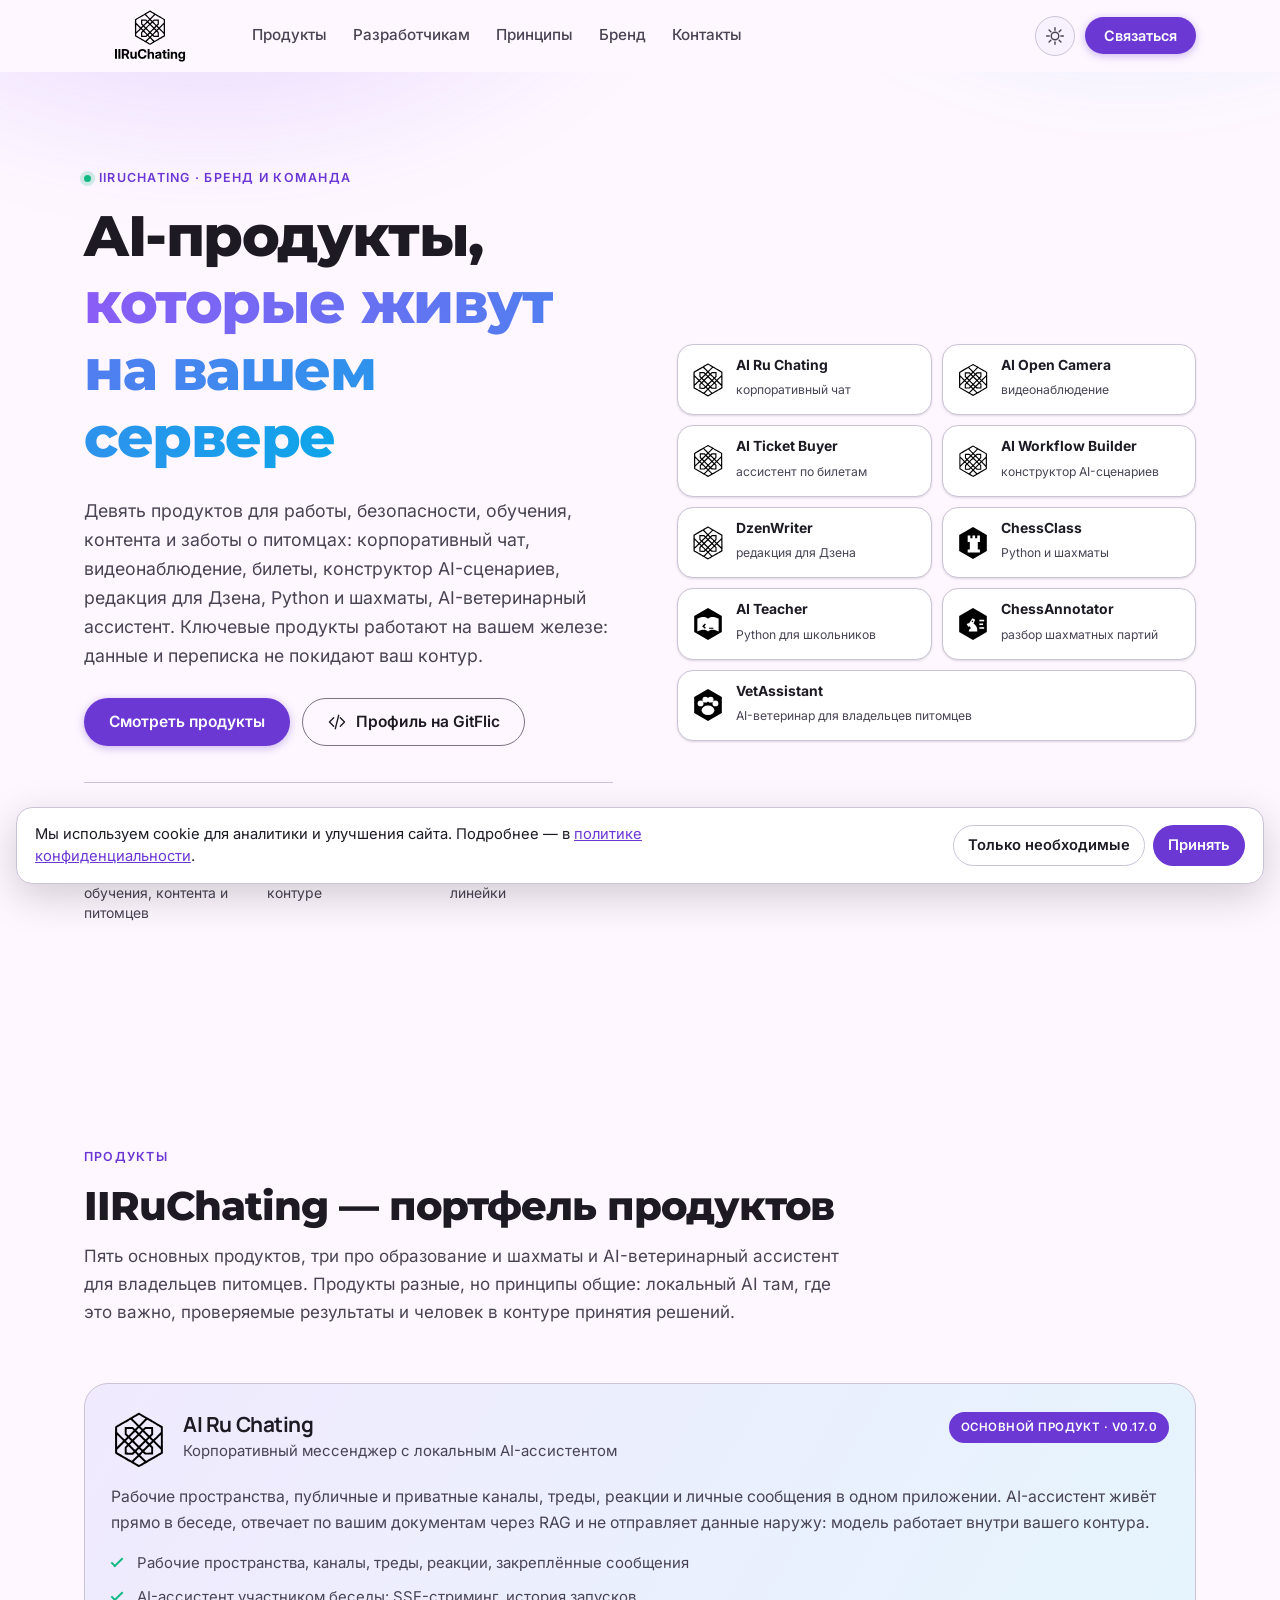
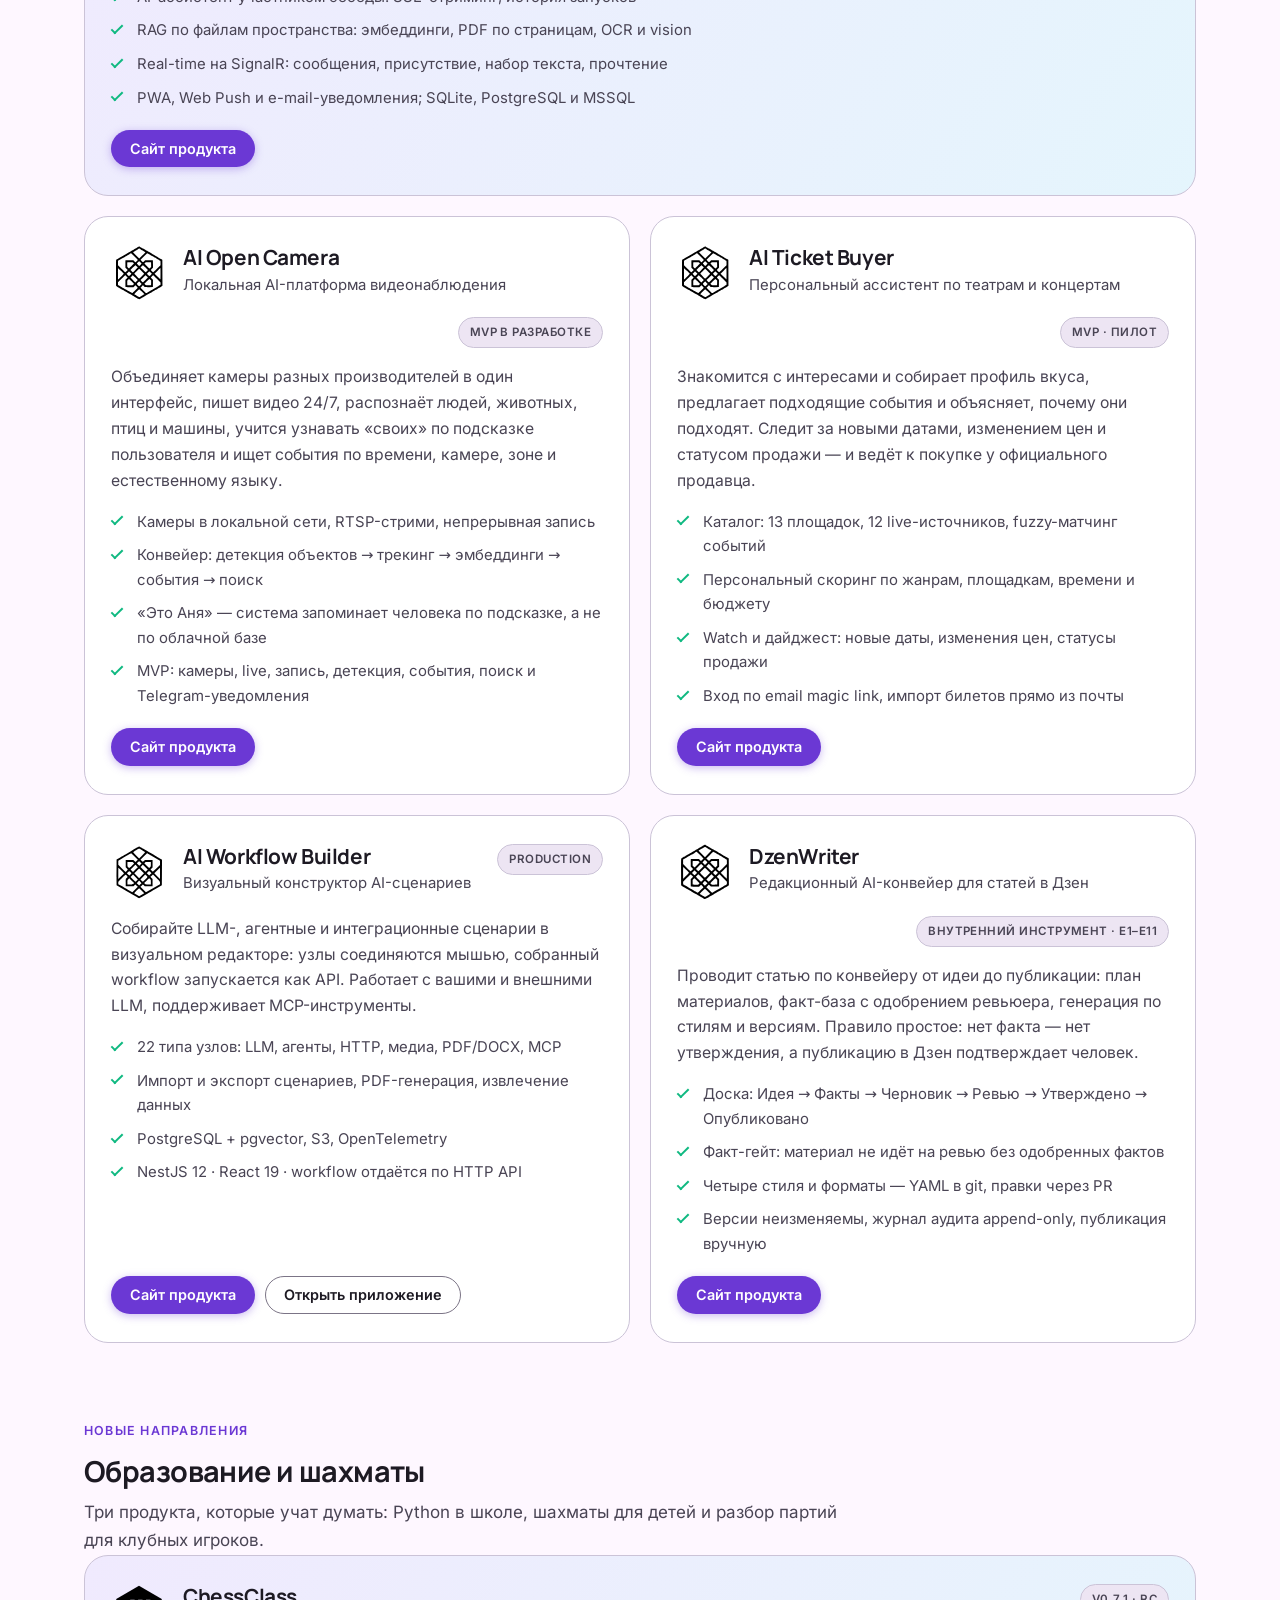
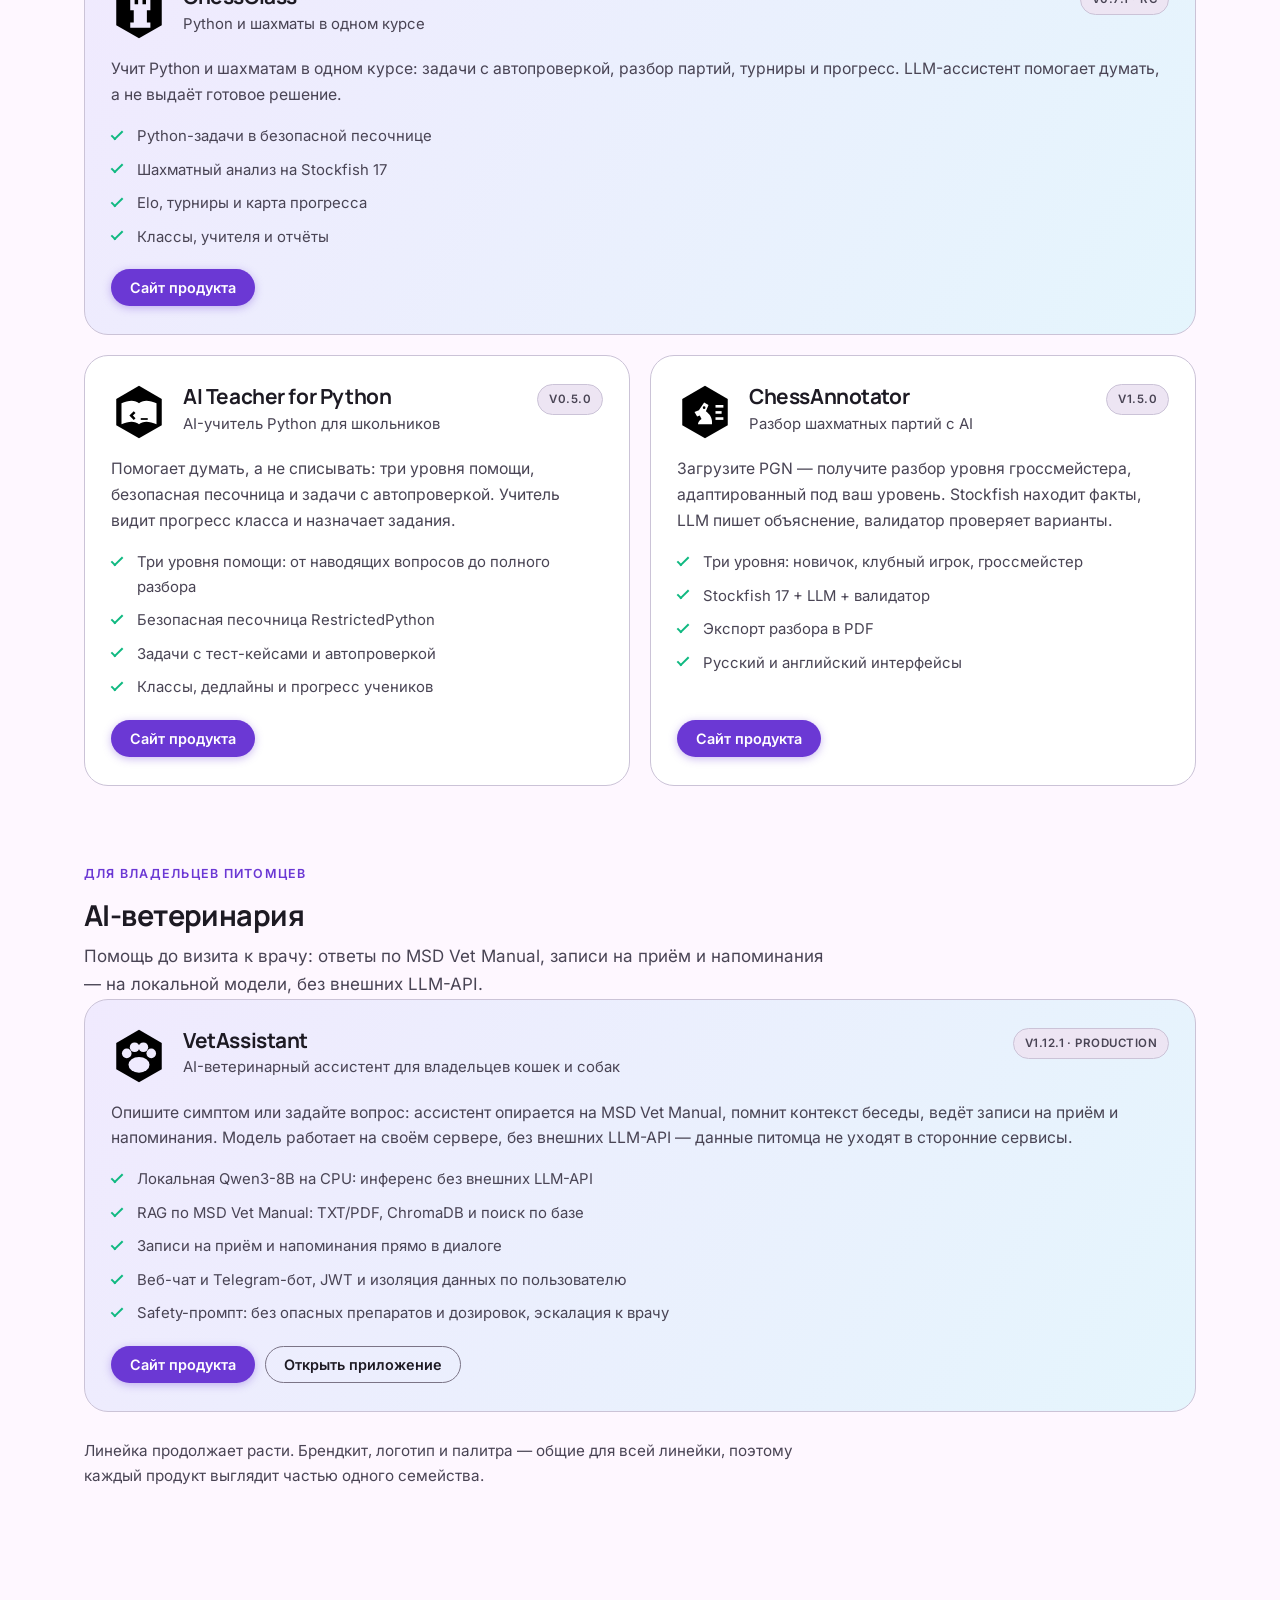
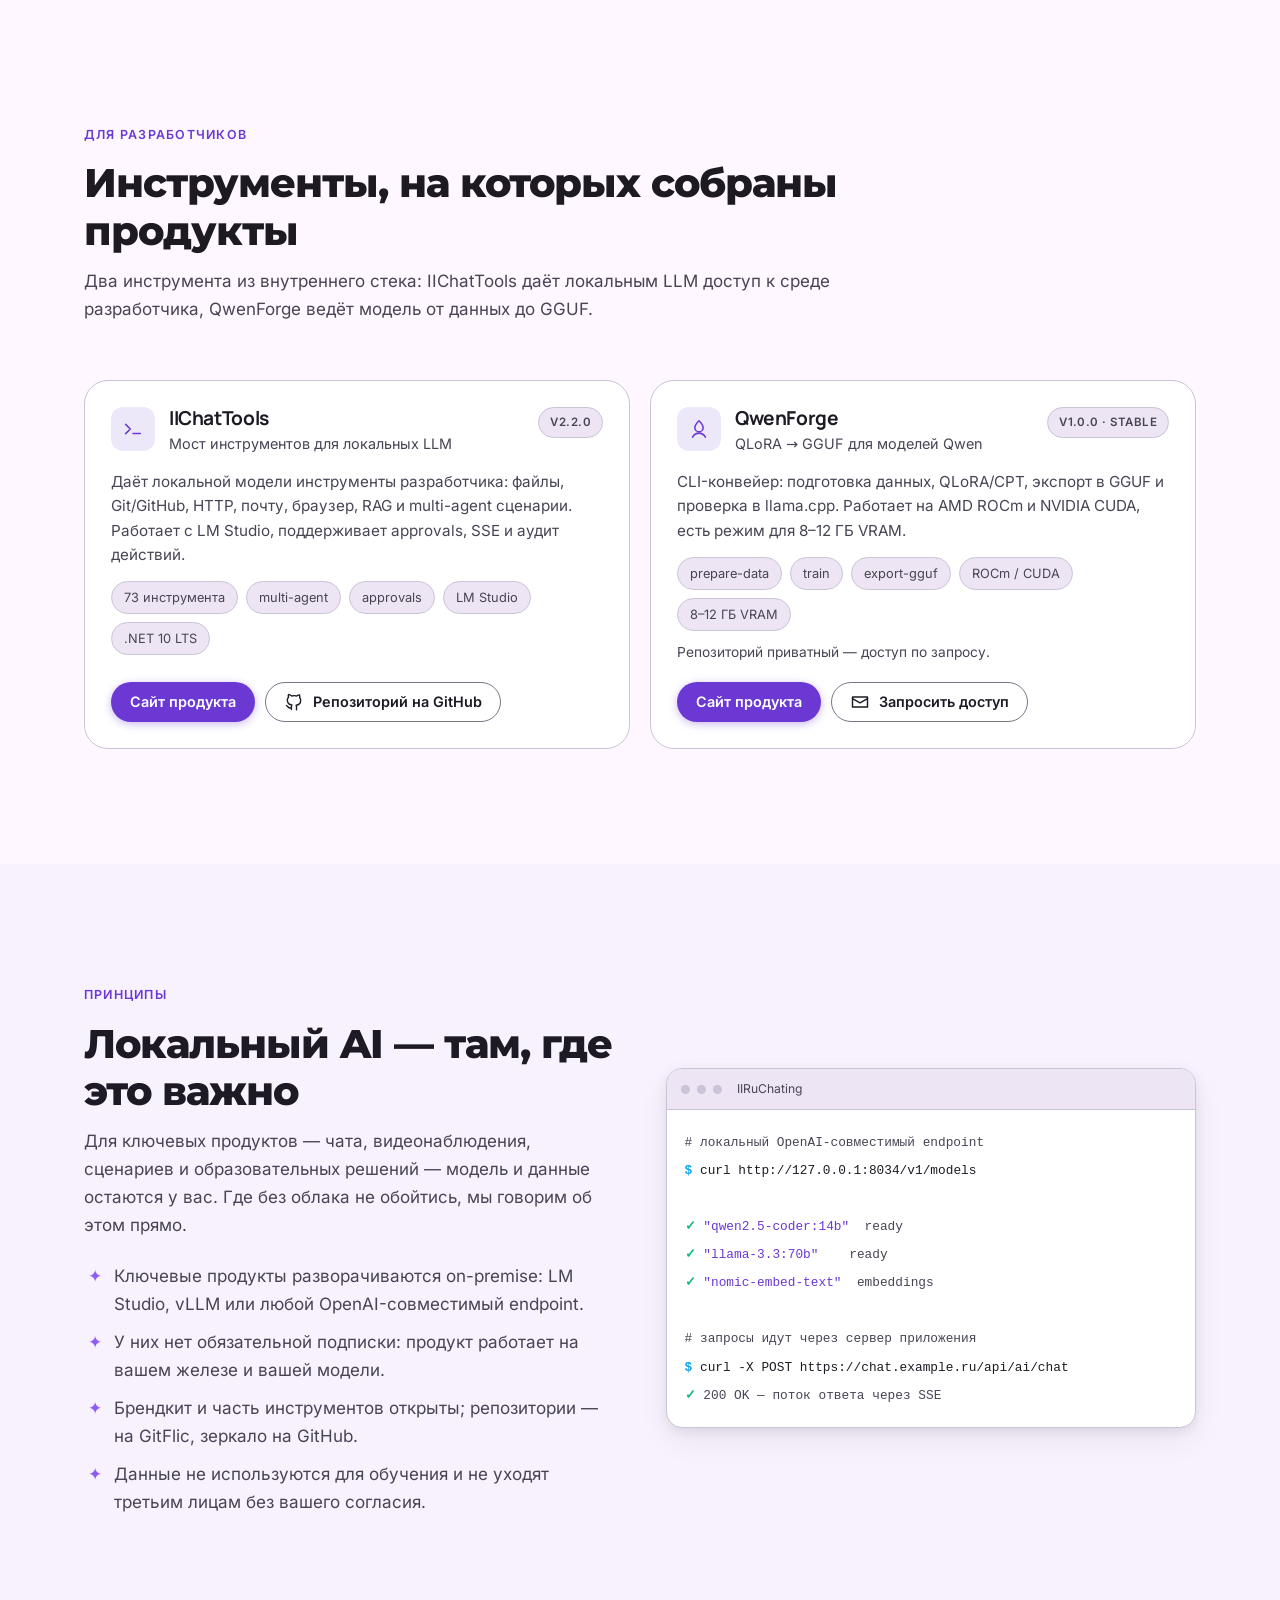
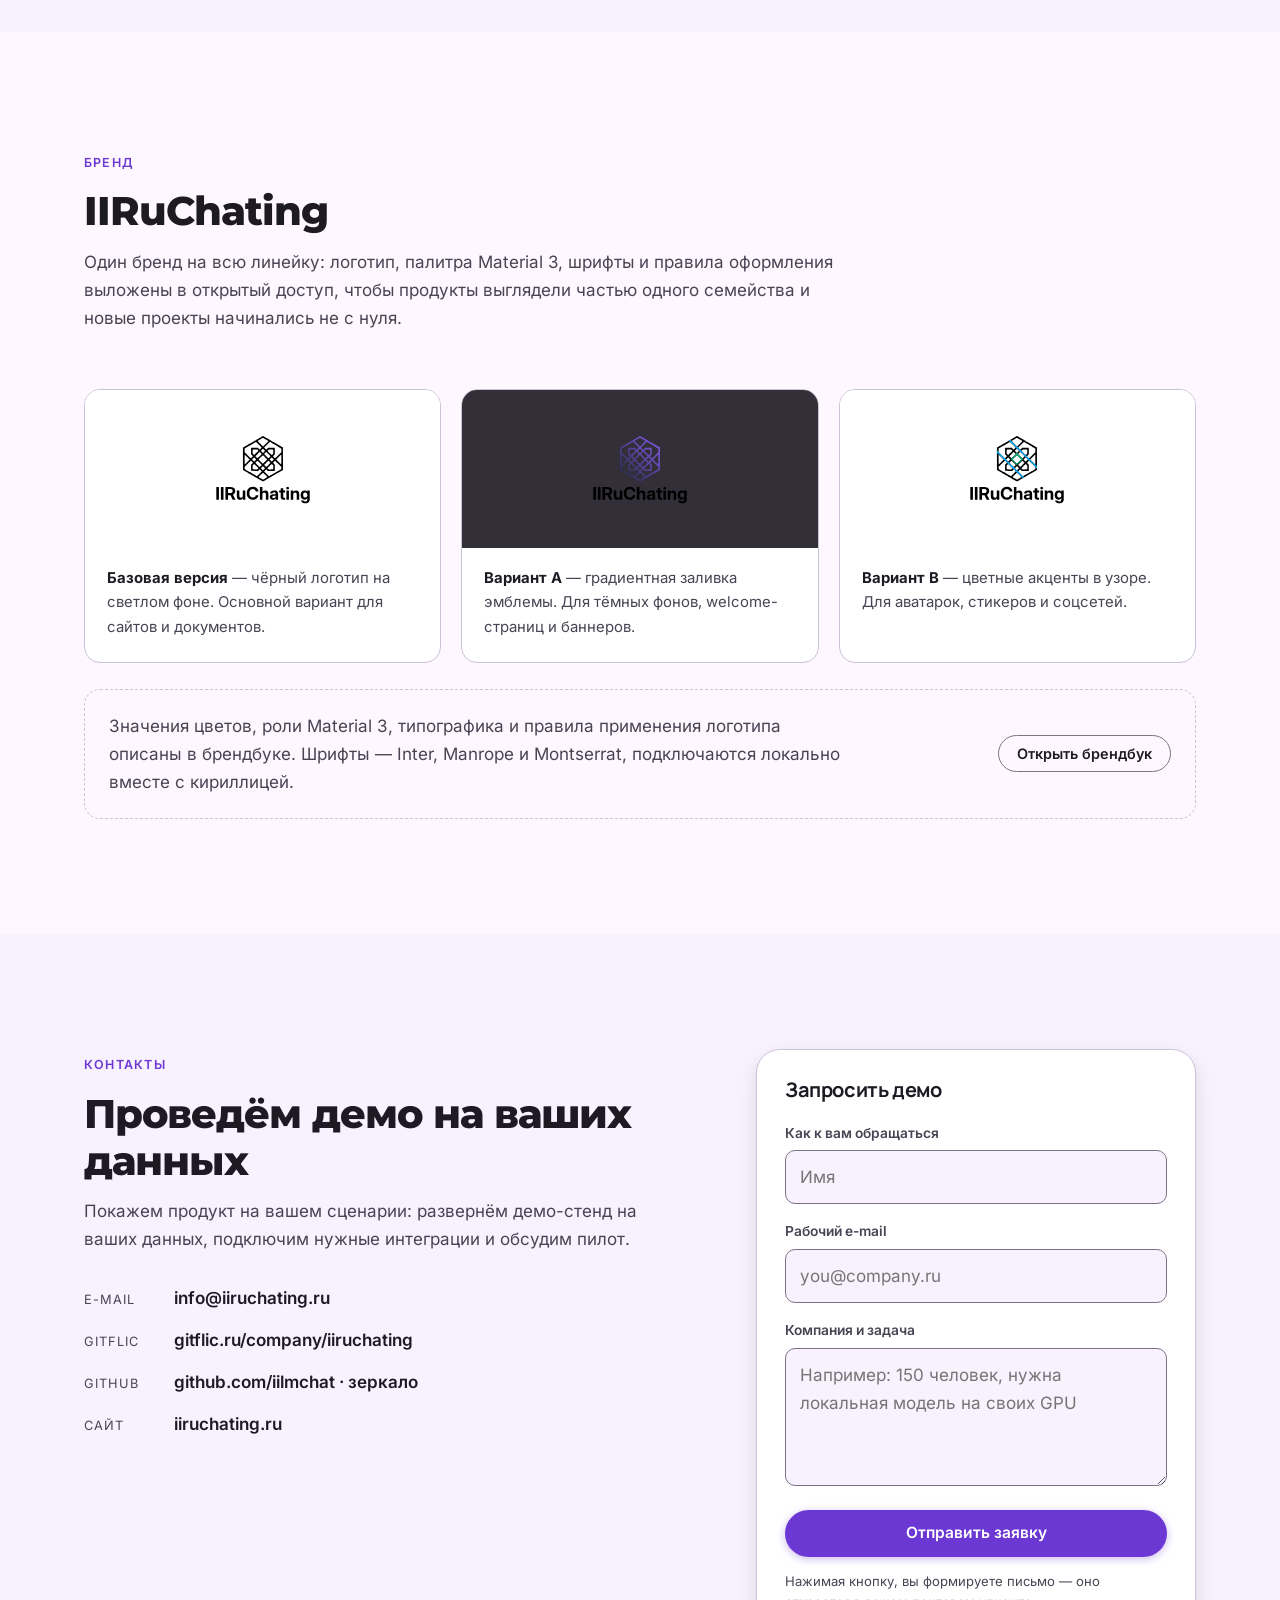
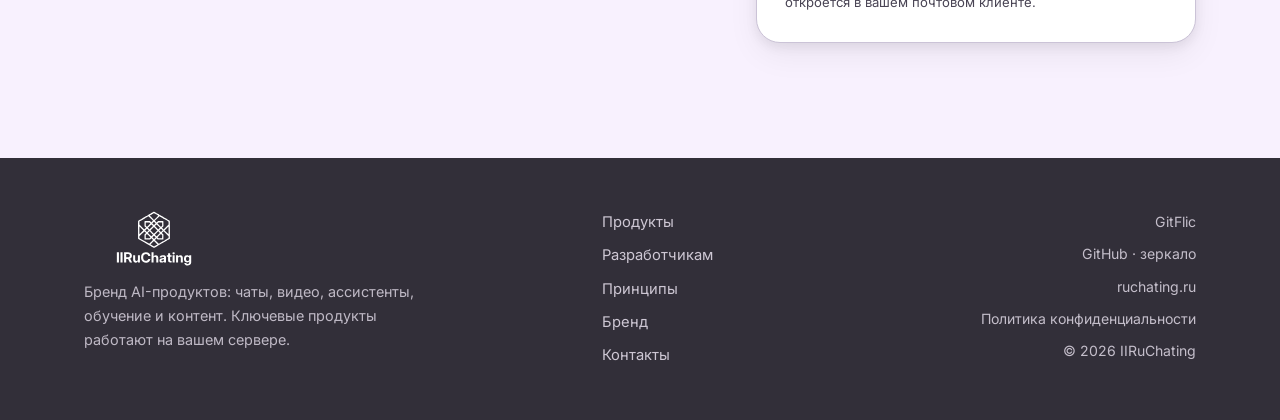
==== commit 81cf0f3d: "Витрина: актуализировать версии продуктов и статусы" ====
--- a/index.html
+++ b/index.html
@@ -202,7 +202,7 @@
               <h3>AI Ru Chating</h3>
               <p class="pcard__tagline">Корпоративный мессенджер с локальным AI-ассистентом</p>
             </div>
-            <span class="pcard__status pcard__status--main">основной продукт · v0.16.0</span>
+            <span class="pcard__status pcard__status--main">основной продукт · v0.17.0</span>
           </div>
           <p class="pcard__text">
             Рабочие пространства, публичные и приватные каналы, треды, реакции и личные сообщения
@@ -340,7 +340,7 @@
               <h3>ChessClass</h3>
               <p class="pcard__tagline">Python и шахматы в одном курсе</p>
             </div>
-            <span class="pcard__status">v0.2.0 · пилот</span>
+            <span class="pcard__status">v0.7.1 · RC</span>
           </div>
           <p class="pcard__text">
             Учит Python и шахматам в одном курсе: задачи с автопроверкой, разбор партий,
@@ -364,7 +364,7 @@
               <h3>AI Teacher for Python</h3>
               <p class="pcard__tagline">AI-учитель Python для школьников</p>
             </div>
-            <span class="pcard__status">v0.3.1</span>
+            <span class="pcard__status">v0.5.0</span>
           </div>
           <p class="pcard__text">
             Помогает думать, а не списывать: три уровня помощи, безопасная песочница
@@ -388,7 +388,7 @@
               <h3>ChessAnnotator</h3>
               <p class="pcard__tagline">Разбор шахматных партий с AI</p>
             </div>
-            <span class="pcard__status">v1.2.0</span>
+            <span class="pcard__status">v1.5.0</span>
           </div>
           <p class="pcard__text">
             Загрузите PGN — получите разбор уровня гроссмейстера, адаптированный под ваш уровень.
@@ -423,7 +423,7 @@
               <h3>VetAssistant</h3>
               <p class="pcard__tagline">AI-ветеринарный ассистент для владельцев кошек и собак</p>
             </div>
-            <span class="pcard__status">v1.0.0 · production</span>
+            <span class="pcard__status">v1.12.1 · production</span>
           </div>
           <p class="pcard__text">
             Опишите симптом или задайте вопрос: ассистент опирается на MSD Vet Manual,
@@ -505,7 +505,7 @@
               <h3>QwenForge</h3>
               <p class="devtool__tagline">QLoRA → GGUF для моделей Qwen</p>
             </div>
-            <span class="pcard__status">v0.3.0 · stable</span>
+            <span class="pcard__status">v1.0.0 · stable</span>
           </div>
           <p class="devtool__text">
             CLI-конвейер: подготовка данных, QLoRA/CPT, экспорт в GGUF и проверка
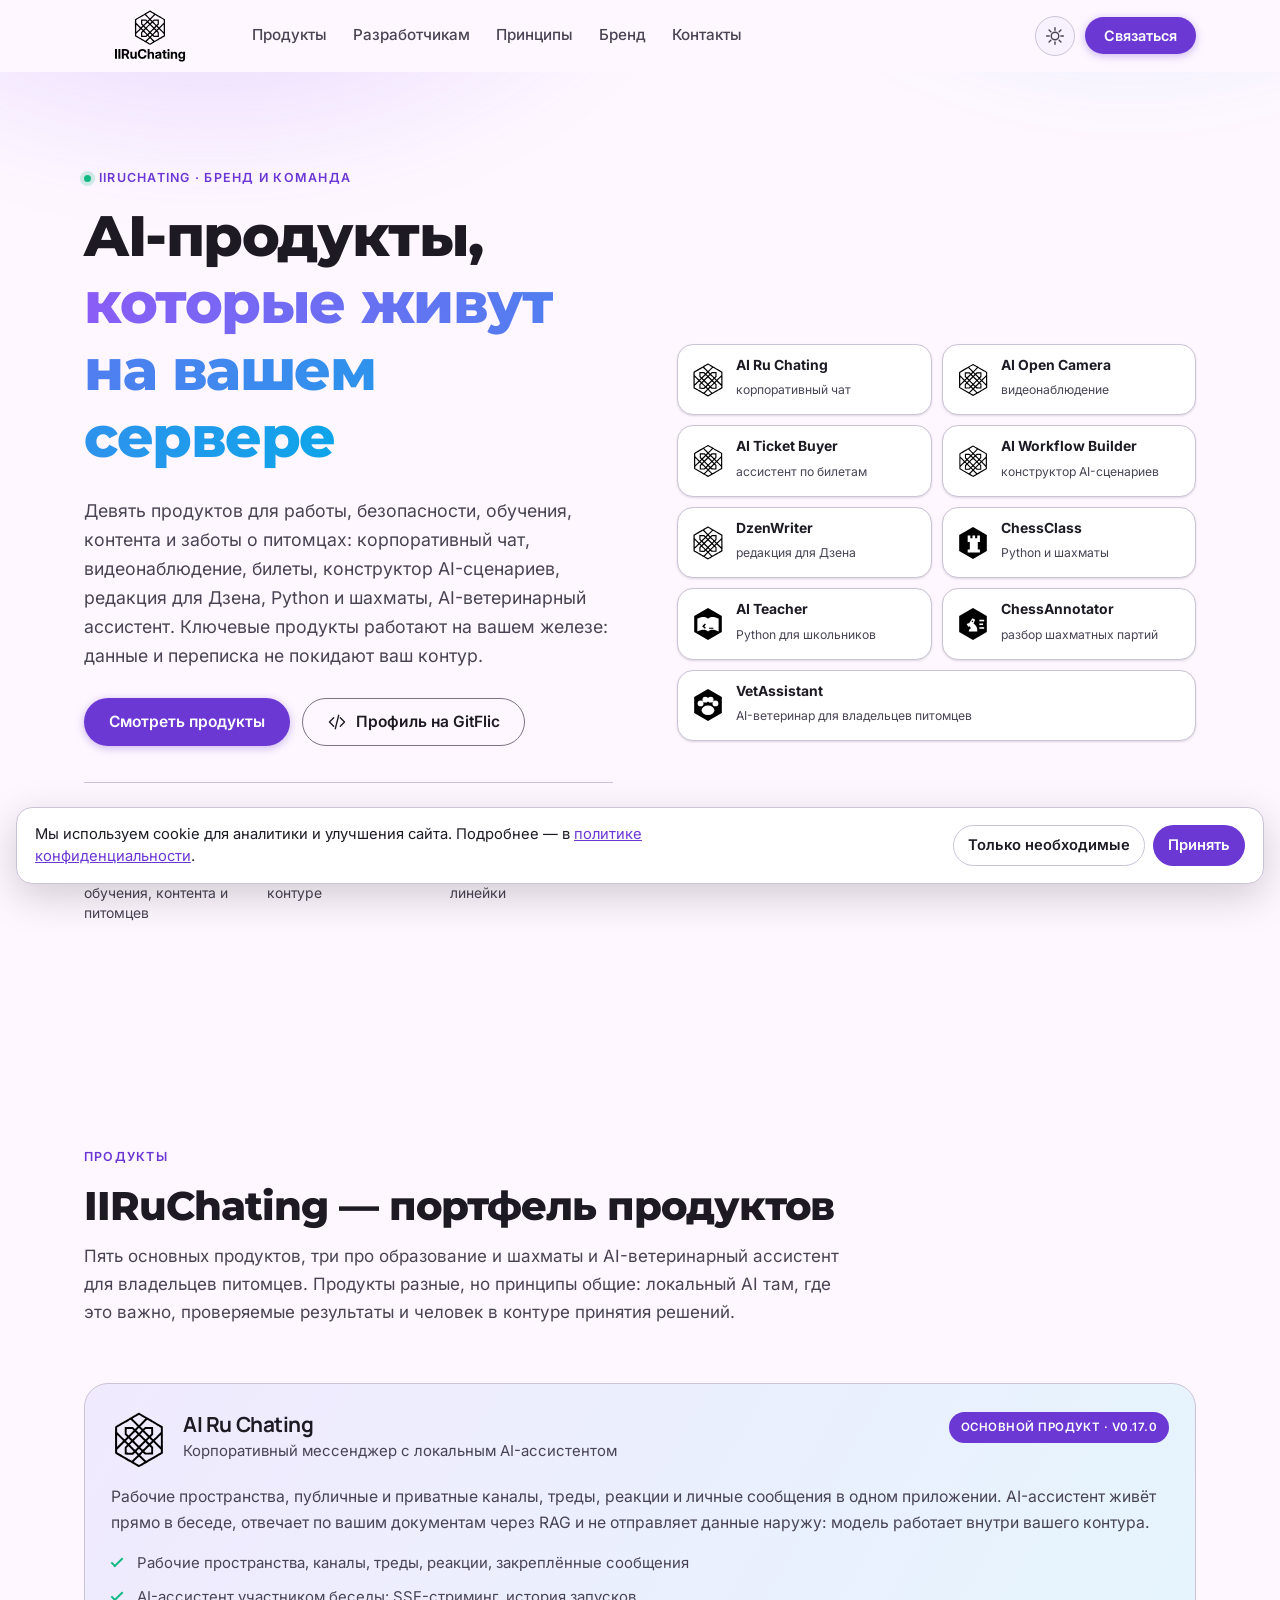
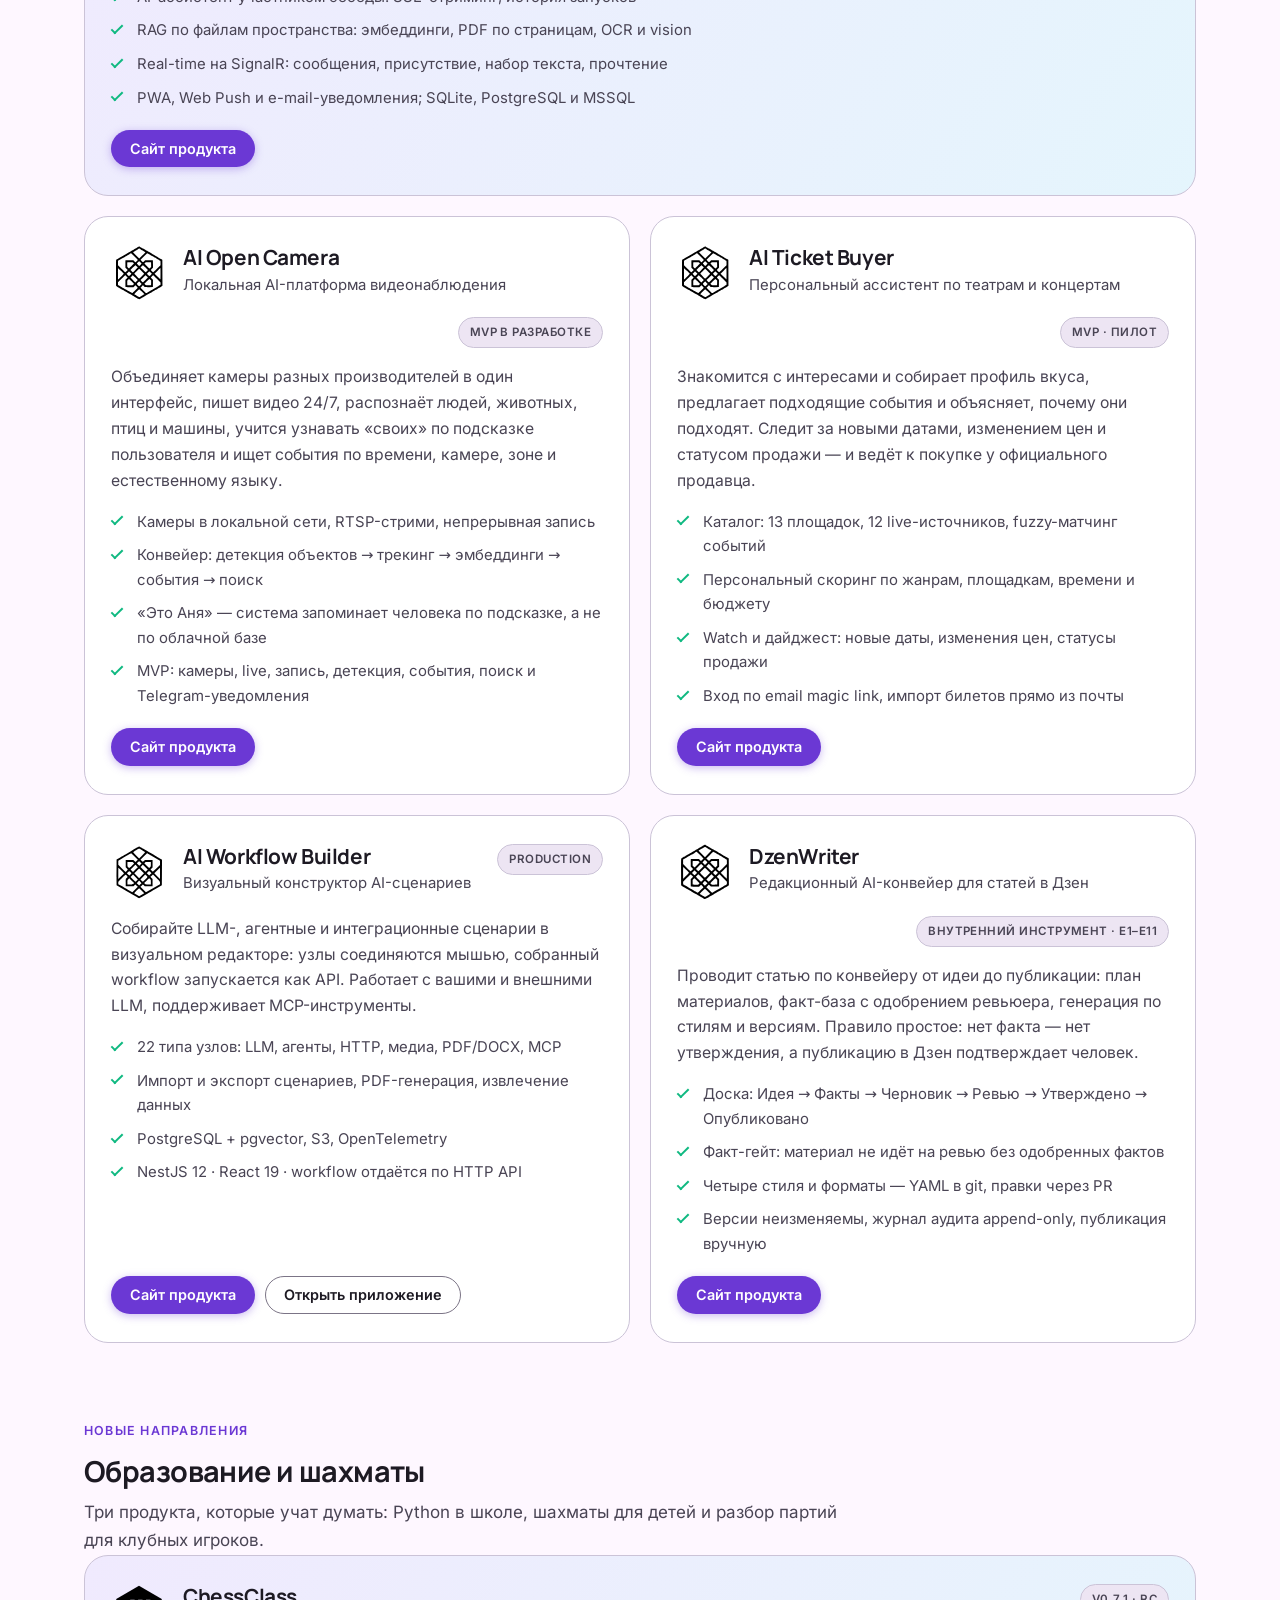
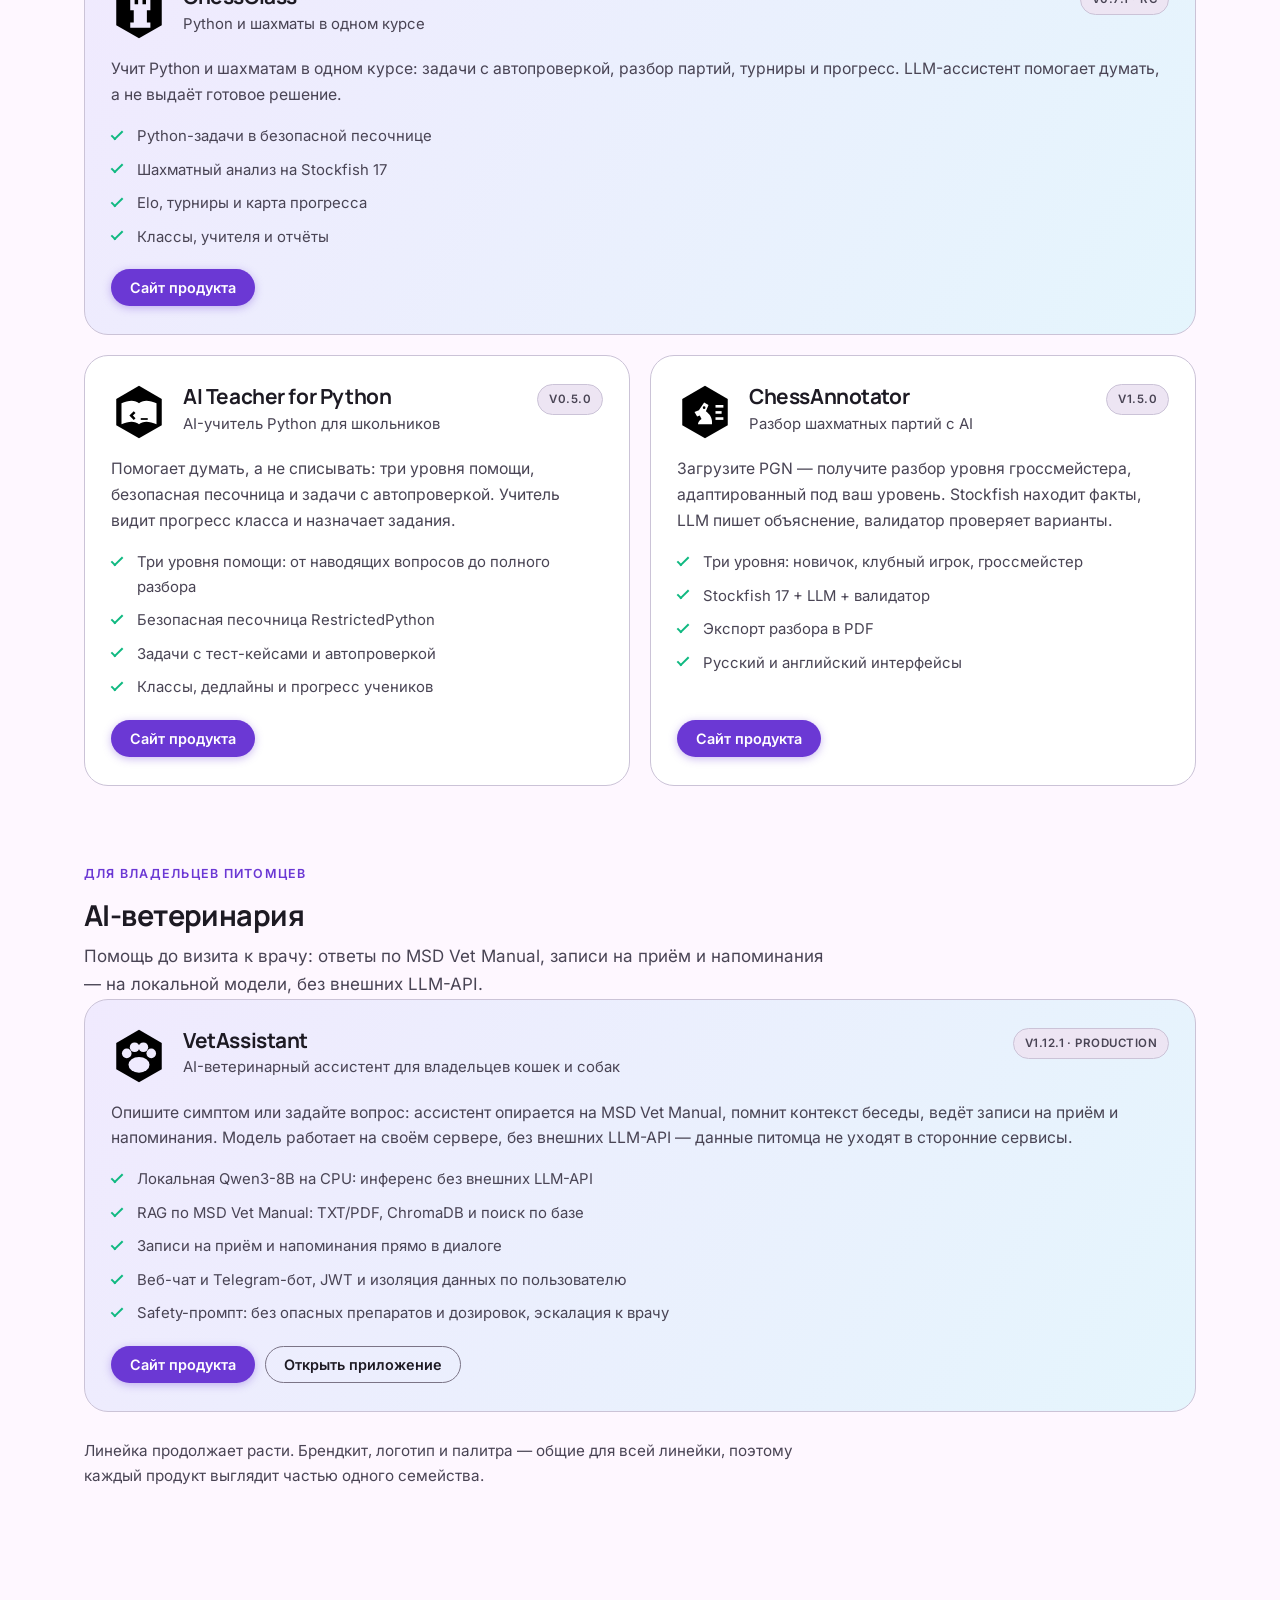
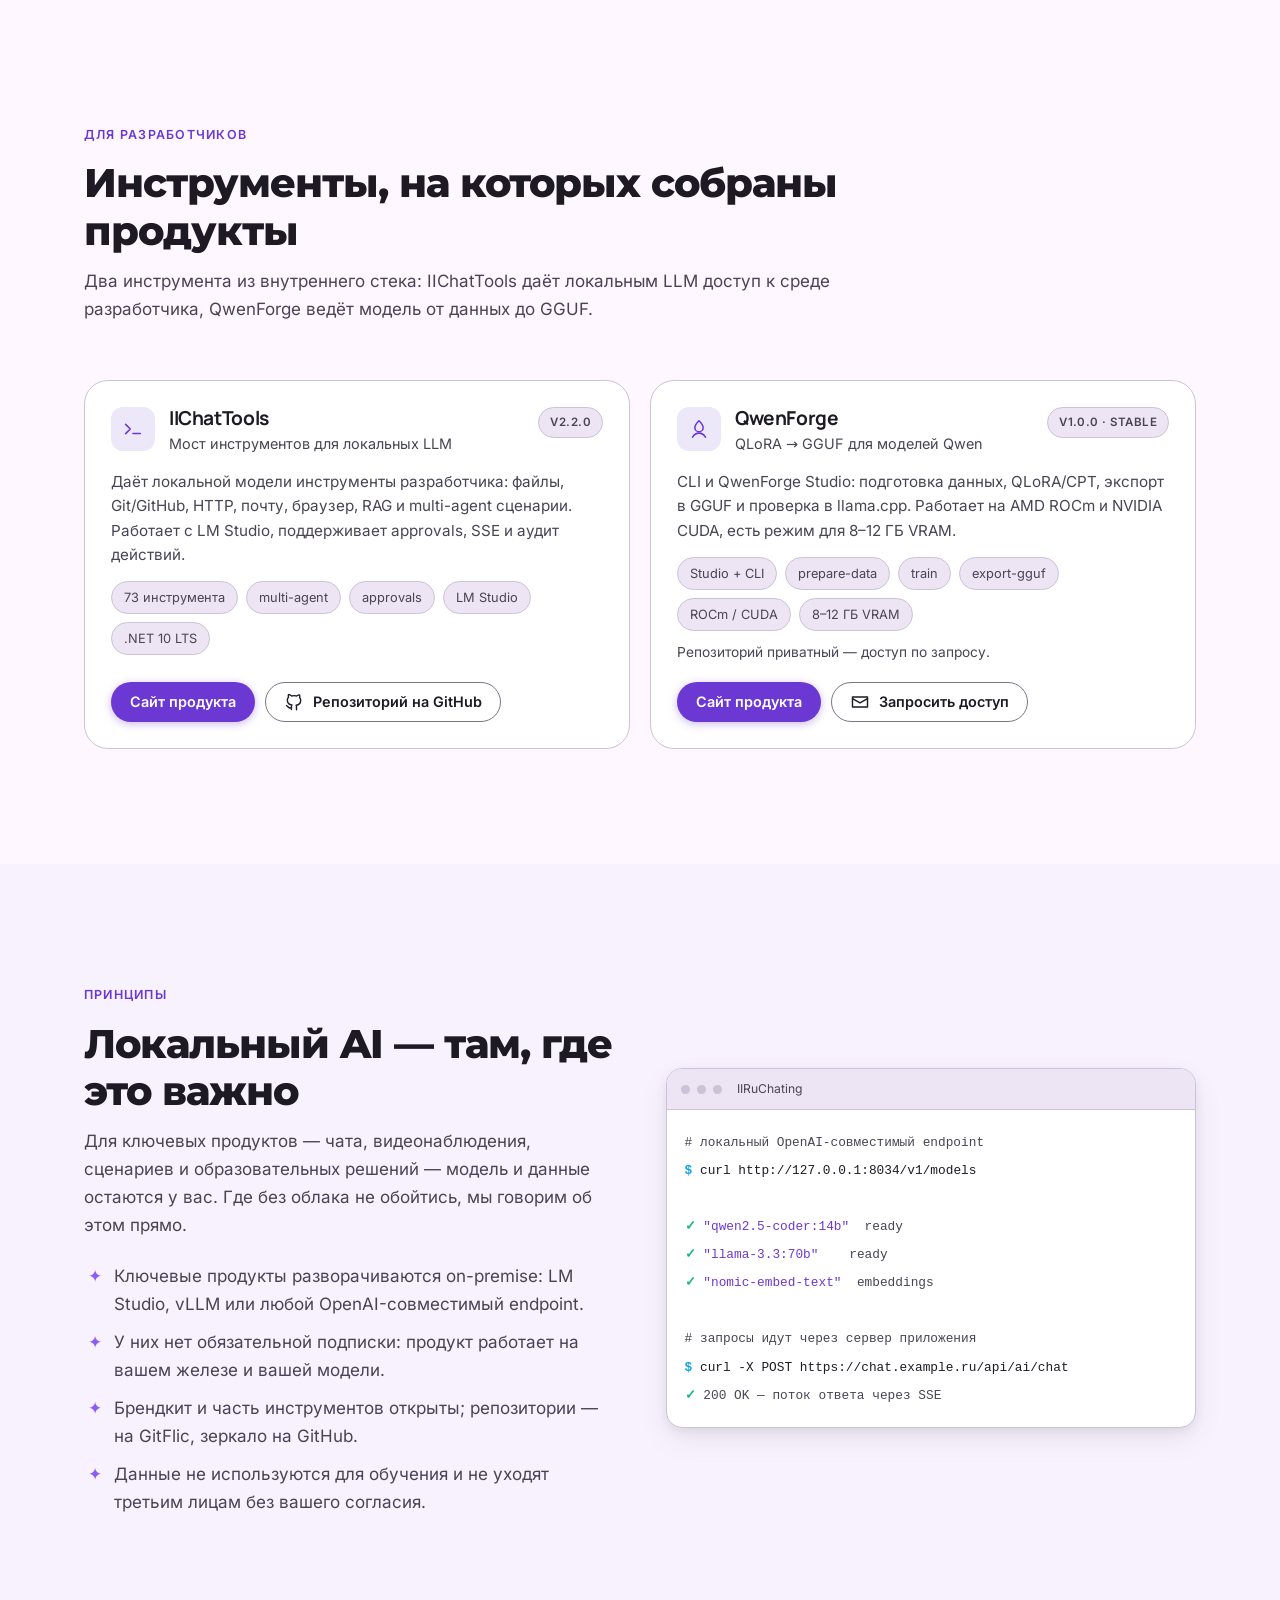
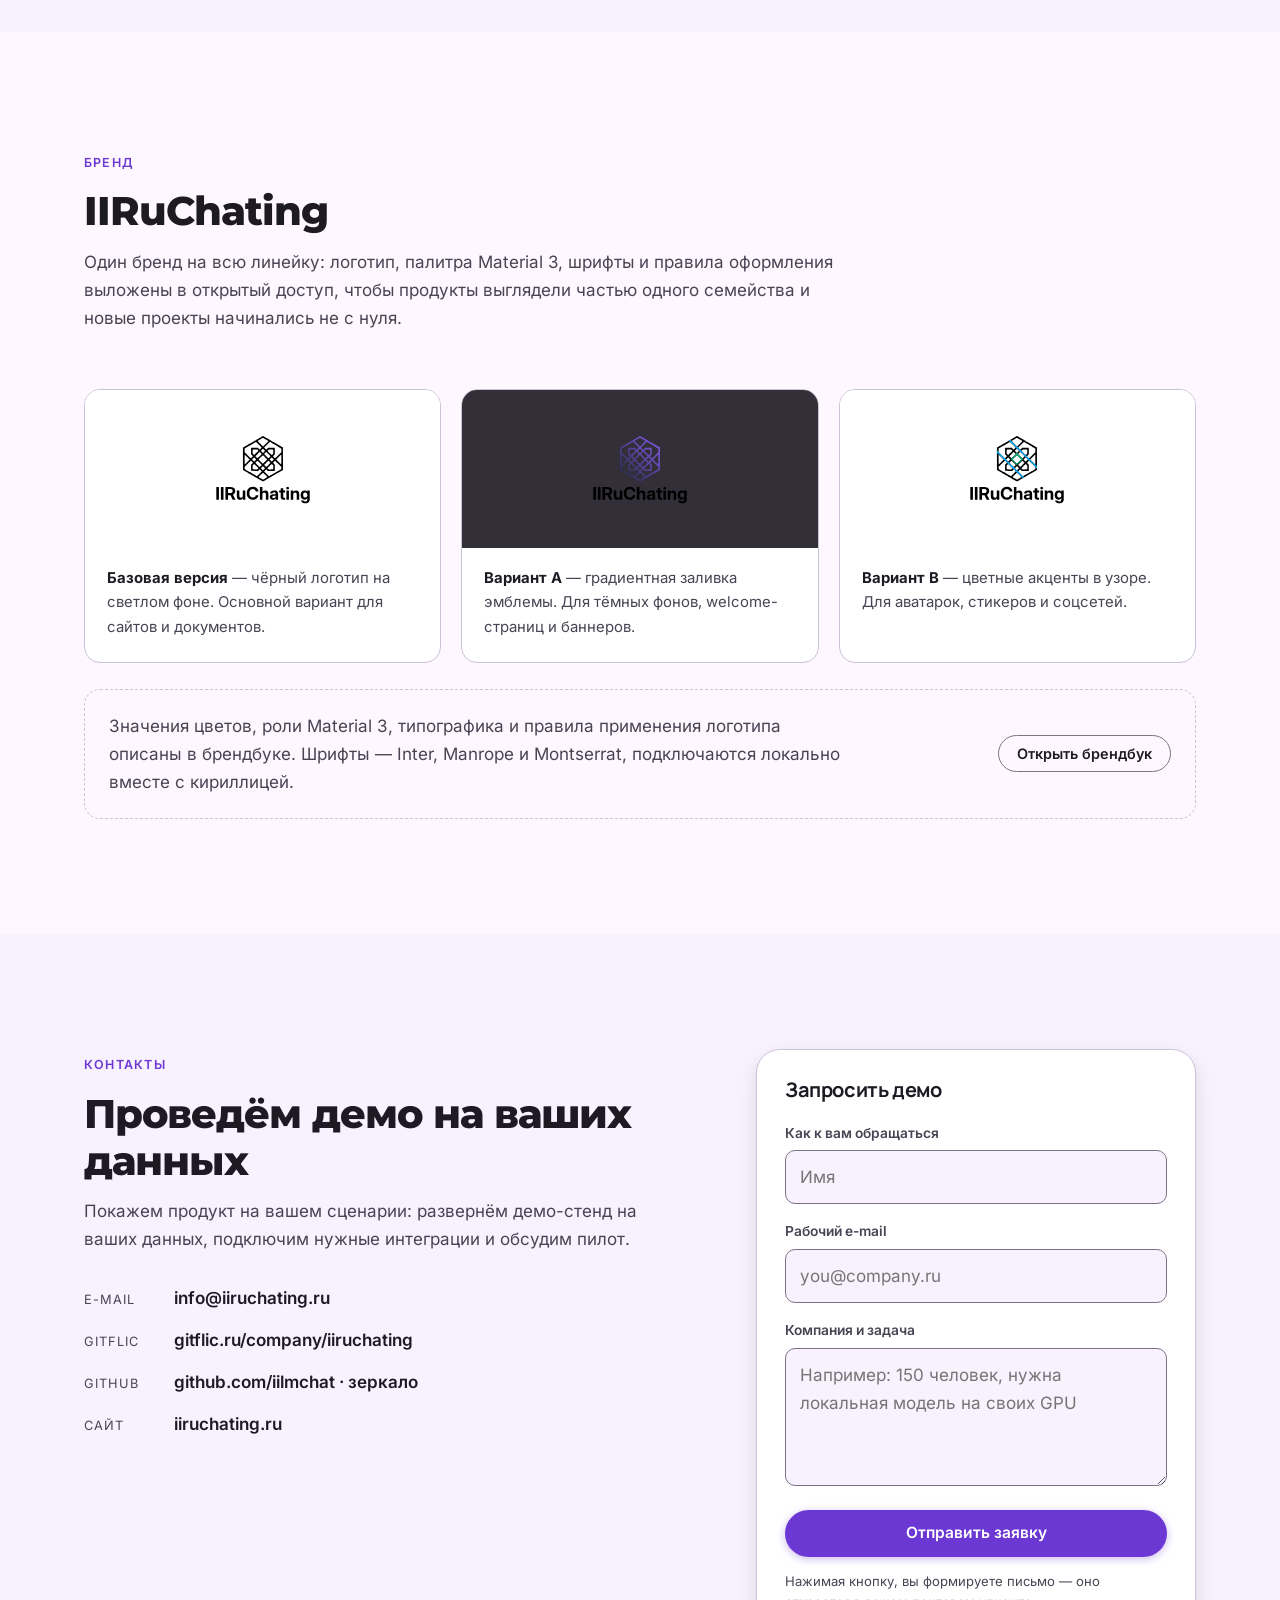
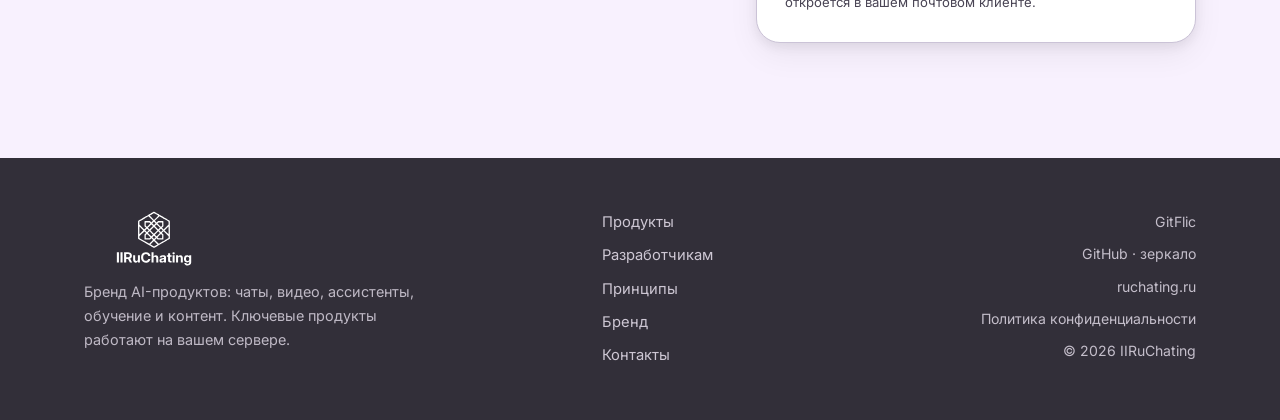
==== commit 5e0dd615: "Витрина: QwenForge Studio в карточке продукта" ====
--- a/index.html
+++ b/index.html
@@ -508,10 +508,12 @@
             <span class="pcard__status">v1.0.0 · stable</span>
           </div>
           <p class="devtool__text">
-            CLI-конвейер: подготовка данных, QLoRA/CPT, экспорт в GGUF и проверка
-            в llama.cpp. Работает на AMD ROCm и NVIDIA CUDA, есть режим для 8–12 ГБ VRAM.
+            CLI и QwenForge Studio: подготовка данных, QLoRA/CPT, экспорт в GGUF
+            и проверка в llama.cpp. Работает на AMD ROCm и NVIDIA CUDA, есть режим
+            для 8–12 ГБ VRAM.
           </p>
           <div class="stack-chips">
+            <span class="stack-chip">Studio + CLI</span>
             <span class="stack-chip">prepare-data</span>
             <span class="stack-chip">train</span>
             <span class="stack-chip">export-gguf</span>
